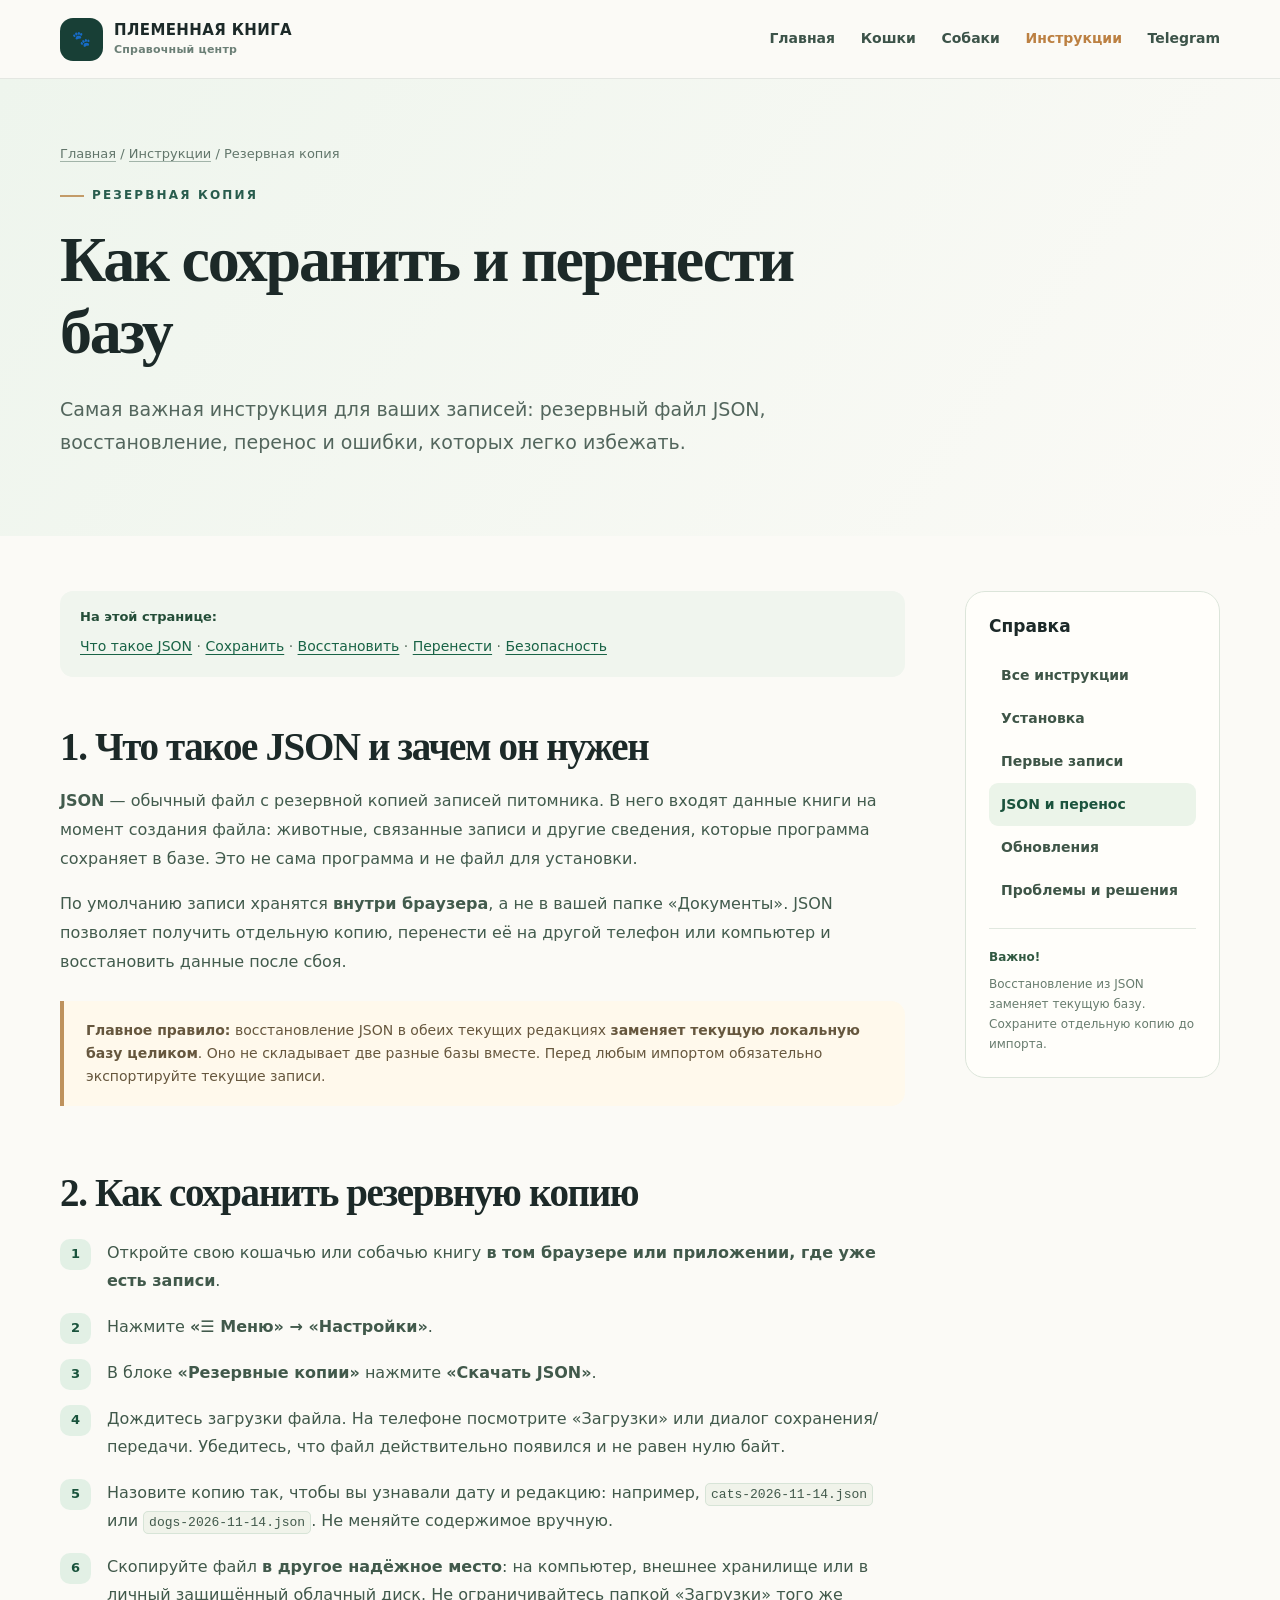
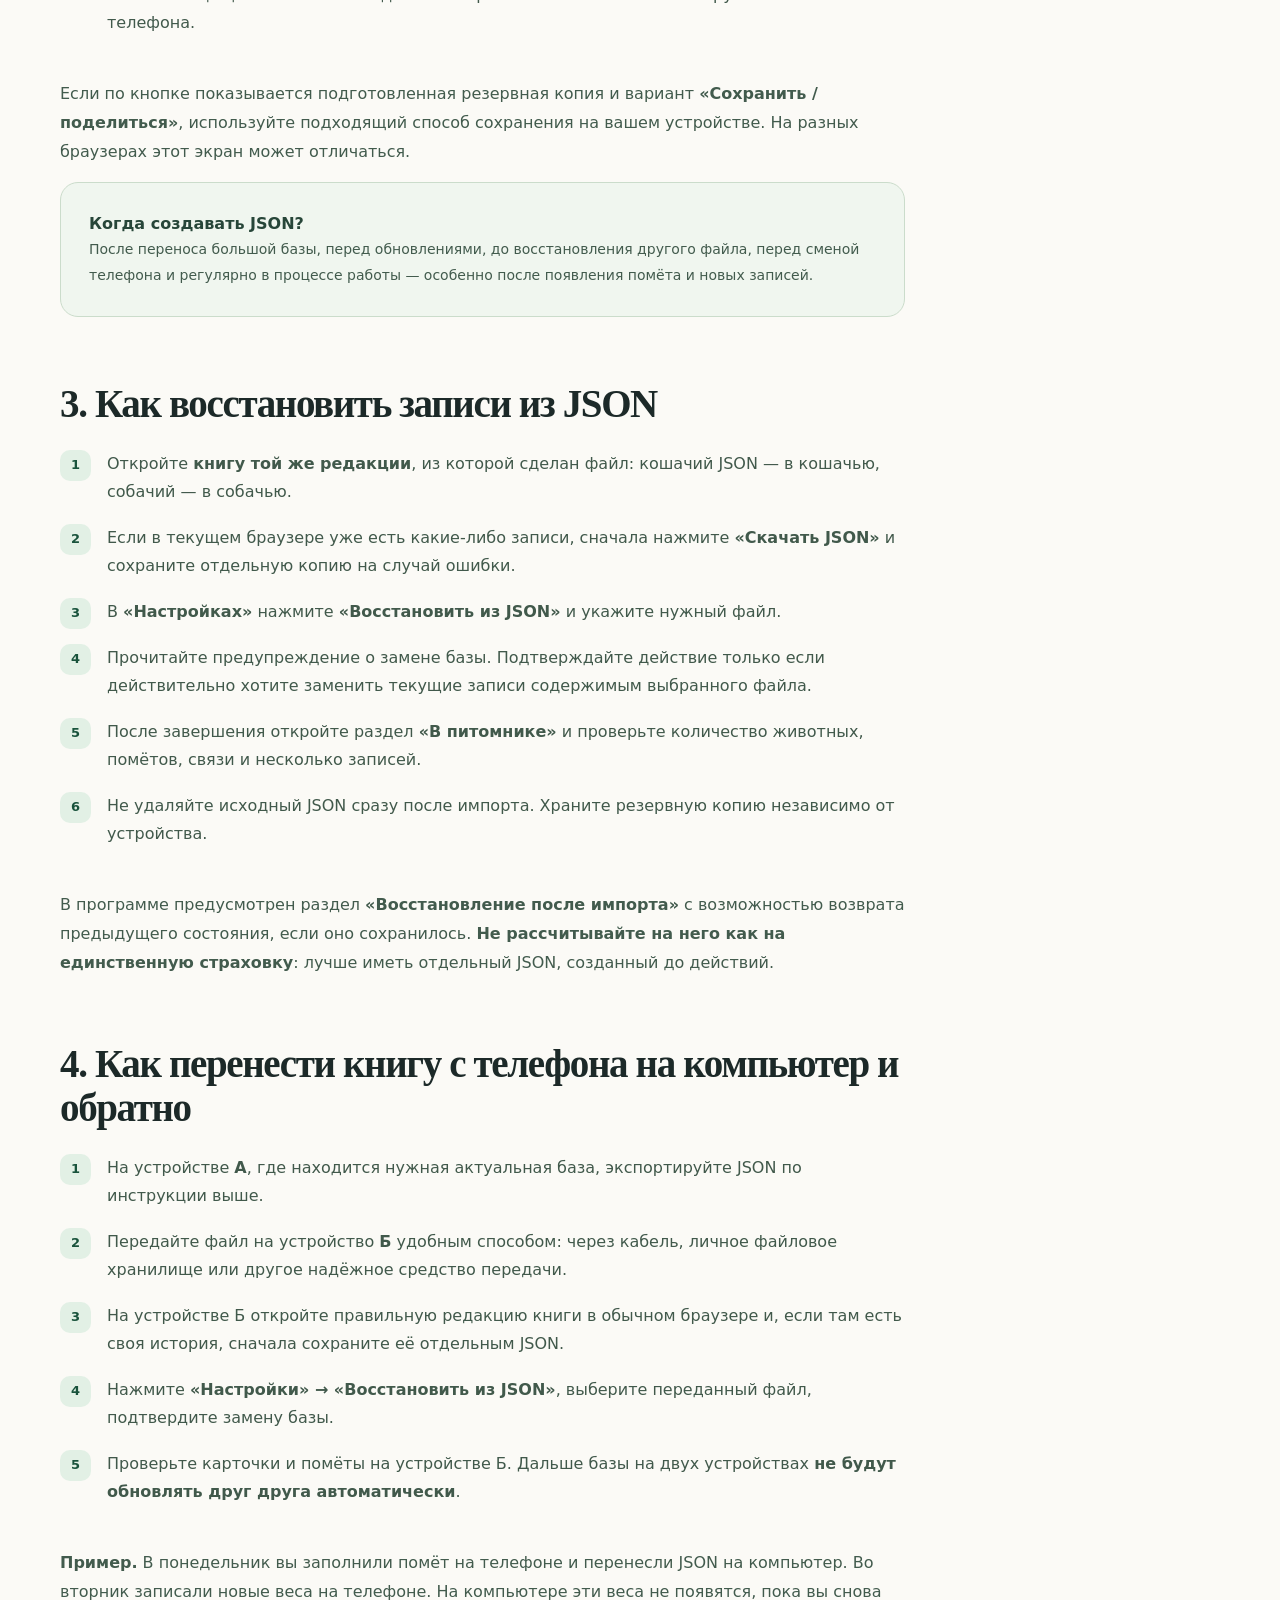
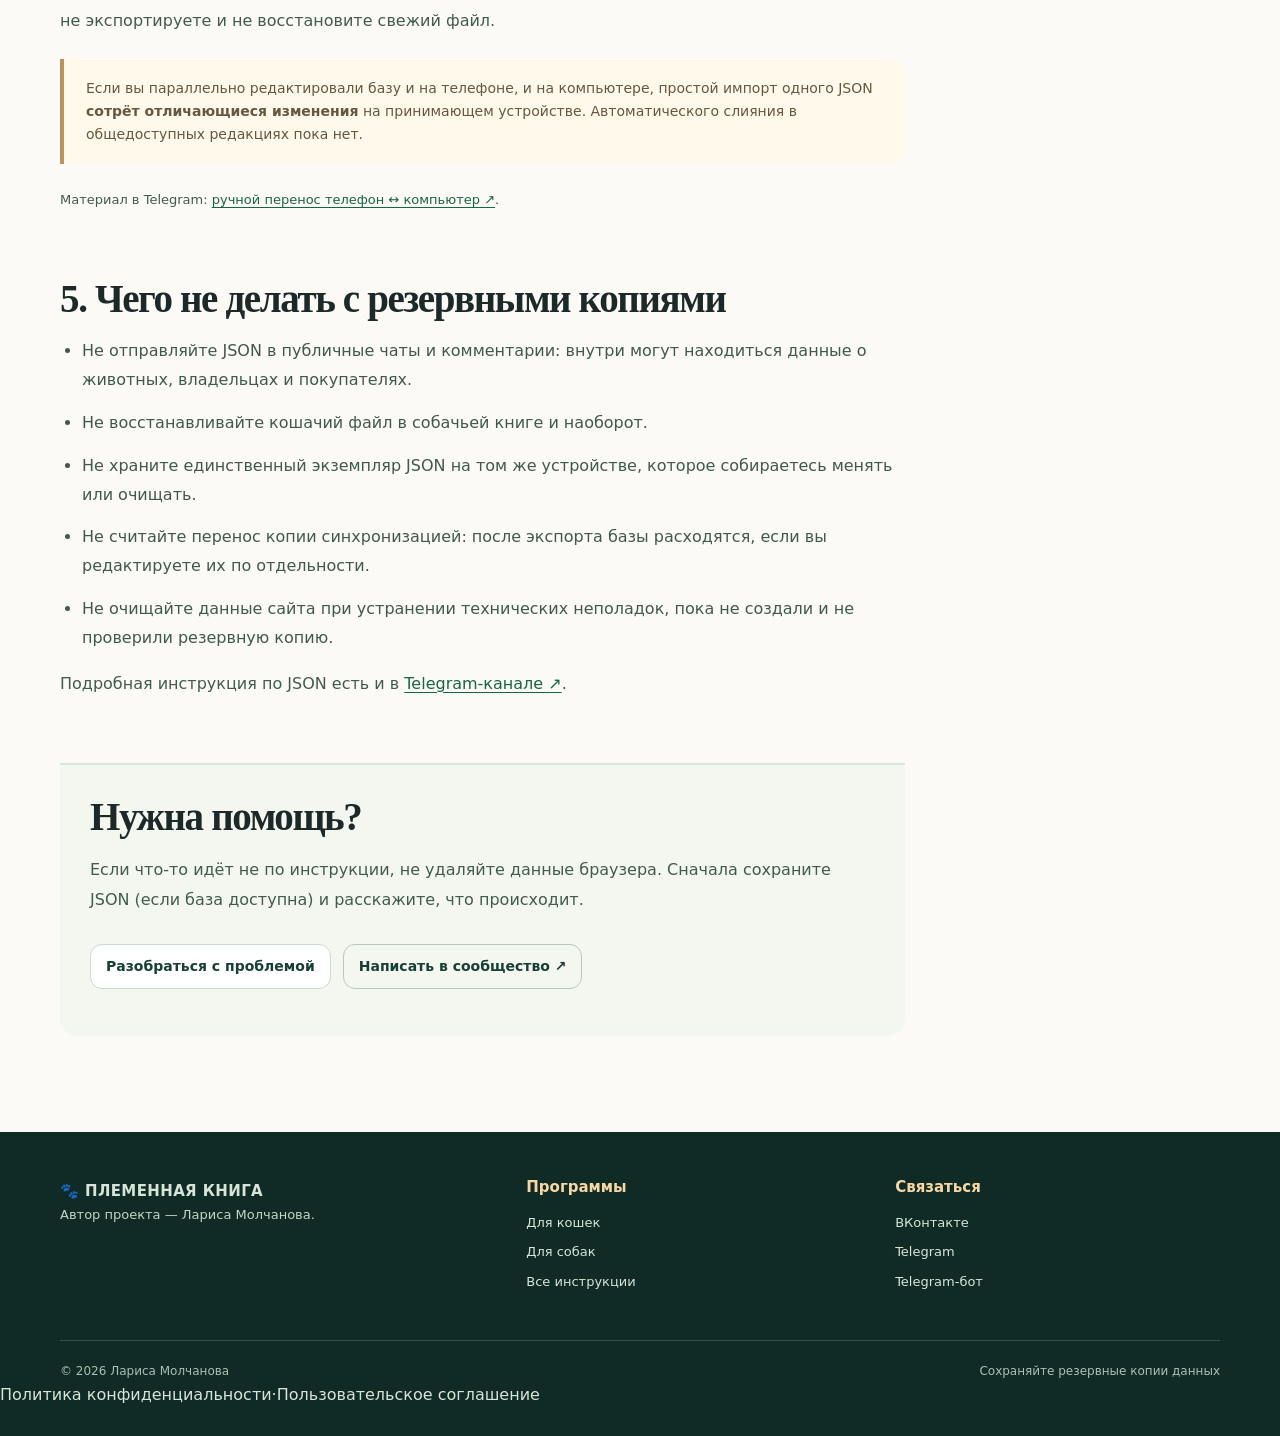
==== backup.html @ a1f8cf35 "Add privacy policy and terms links across site" ====
<!doctype html><html lang="ru"><head><meta charset="utf-8"><meta name="viewport" content="width=device-width, initial-scale=1"><title>Резервная копия JSON: сохранить, восстановить, перенести — Племенная книга</title><meta name="description" content="Инструкция по резервным копиям Племенной книги: как скачать JSON, восстановить записи и перенести питомник с телефона на компьютер без потери данных."><meta name="theme-color" content="#183f36"><meta property="og:type" content="article"><meta property="og:locale" content="ru_RU"><meta property="og:title" content="Резервная копия JSON: сохранить, восстановить, перенести — Племенная книга"><link rel="canonical" href="https://domin0nml-crypto.github.io/plemennaya-kniga-site/backup.html"><link rel="icon" href="favicon.svg" type="image/svg+xml"><link rel="stylesheet" href="styles.css"></head><body><a class="skip-link" href="#main">К содержимому</a><header class="site-header"><div class="container header-inner"><a class="brand" href="./"><span class="brand-symbol" aria-hidden="true">🐾</span><span>ПЛЕМЕННАЯ КНИГА<small>Справочный центр</small></span></a><nav class="nav-links" aria-label="Главное меню"><a href="./">Главная</a><a href="cats.html">Кошки</a><a href="dogs.html">Собаки</a><a href="guide.html" aria-current="page">Инструкции</a><a href="https://t.me/breed_book" rel="noopener noreferrer">Telegram</a></nav></div></header><main id="main"><section class="guide-banner"><div class="container"><nav class="breadcrumbs" aria-label="Навигационная цепочка"><a href="./">Главная</a> / <a href="guide.html">Инструкции</a> / Резервная копия</nav><p class="eyebrow">Резервная копия</p><h1>Как сохранить и перенести базу</h1><p class="lead">Самая важная инструкция для ваших записей: резервный файл JSON, восстановление, перенос и ошибки, которых легко избежать.</p></div></section><div class="container guide-layout"><article class="guide-content"><nav class="guide-toc" aria-label="На этой странице"><b>На этой странице:</b> <a href="#what">Что такое JSON</a> · <a href="#export">Сохранить</a> · <a href="#import">Восстановить</a> · <a href="#transfer">Перенести</a> · <a href="#rules">Безопасность</a></nav>
<section id="what"><h2>1. Что такое JSON и зачем он нужен</h2><p><b>JSON</b> — обычный файл с резервной копией записей питомника. В него входят данные книги на момент создания файла: животные, связанные записи и другие сведения, которые программа сохраняет в базе. Это не сама программа и не файл для установки.</p><p>По умолчанию записи хранятся <b>внутри браузера</b>, а не в вашей папке «Документы». JSON позволяет получить отдельную копию, перенести её на другой телефон или компьютер и восстановить данные после сбоя.</p><div class="notice"><b>Главное правило:</b> восстановление JSON в обеих текущих редакциях <b>заменяет текущую локальную базу целиком</b>. Оно не складывает две разные базы вместе. Перед любым импортом обязательно экспортируйте текущие записи.</div></section>
<section id="export"><h2>2. Как сохранить резервную копию</h2><ol class="guide-steps"><li>Откройте свою кошачью или собачью книгу <b>в том браузере или приложении, где уже есть записи</b>.</li><li>Нажмите <b>«☰ Меню» → «Настройки»</b>.</li><li>В блоке <b>«Резервные копии»</b> нажмите <b>«Скачать JSON»</b>.</li><li>Дождитесь загрузки файла. На телефоне посмотрите «Загрузки» или диалог сохранения/передачи. Убедитесь, что файл действительно появился и не равен нулю байт.</li><li>Назовите копию так, чтобы вы узнавали дату и редакцию: например, <code>cats-2026-11-14.json</code> или <code>dogs-2026-11-14.json</code>. Не меняйте содержимое вручную.</li><li>Скопируйте файл <b>в другое надёжное место</b>: на компьютер, внешнее хранилище или в личный защищённый облачный диск. Не ограничивайтесь папкой «Загрузки» того же телефона.</li></ol><p>Если по кнопке показывается подготовленная резервная копия и вариант <b>«Сохранить / поделиться»</b>, используйте подходящий способ сохранения на вашем устройстве. На разных браузерах этот экран может отличаться.</p><div class="guide-note"><b>Когда создавать JSON?</b><p>После переноса большой базы, перед обновлениями, до восстановления другого файла, перед сменой телефона и регулярно в процессе работы — особенно после появления помёта и новых записей.</p></div></section>
<section id="import"><h2>3. Как восстановить записи из JSON</h2><ol class="guide-steps"><li>Откройте <b>книгу той же редакции</b>, из которой сделан файл: кошачий JSON — в кошачью, собачий — в собачью.</li><li>Если в текущем браузере уже есть какие-либо записи, сначала нажмите <b>«Скачать JSON»</b> и сохраните отдельную копию на случай ошибки.</li><li>В <b>«Настройках»</b> нажмите <b>«Восстановить из JSON»</b> и укажите нужный файл.</li><li>Прочитайте предупреждение о замене базы. Подтверждайте действие только если действительно хотите заменить текущие записи содержимым выбранного файла.</li><li>После завершения откройте раздел <b>«В питомнике»</b> и проверьте количество животных, помётов, связи и несколько записей.</li><li>Не удаляйте исходный JSON сразу после импорта. Храните резервную копию независимо от устройства.</li></ol><p>В программе предусмотрен раздел <b>«Восстановление после импорта»</b> с возможностью возврата предыдущего состояния, если оно сохранилось. <b>Не рассчитывайте на него как на единственную страховку</b>: лучше иметь отдельный JSON, созданный до действий.</p></section>
<section id="transfer"><h2>4. Как перенести книгу с телефона на компьютер и обратно</h2><ol class="guide-steps"><li>На устройстве <b>А</b>, где находится нужная актуальная база, экспортируйте JSON по инструкции выше.</li><li>Передайте файл на устройство <b>Б</b> удобным способом: через кабель, личное файловое хранилище или другое надёжное средство передачи.</li><li>На устройстве Б откройте правильную редакцию книги в обычном браузере и, если там есть своя история, сначала сохраните её отдельным JSON.</li><li>Нажмите <b>«Настройки» → «Восстановить из JSON»</b>, выберите переданный файл, подтвердите замену базы.</li><li>Проверьте карточки и помёты на устройстве Б. Дальше базы на двух устройствах <b>не будут обновлять друг друга автоматически</b>.</li></ol><p><b>Пример.</b> В понедельник вы заполнили помёт на телефоне и перенесли JSON на компьютер. Во вторник записали новые веса на телефоне. На компьютере эти веса не появятся, пока вы снова не экспортируете и не восстановите свежий файл.</p><div class="notice">Если вы параллельно редактировали базу и на телефоне, и на компьютере, простой импорт одного JSON <b>сотрёт отличающиеся изменения</b> на принимающем устройстве. Автоматического слияния в общедоступных редакциях пока нет.</div><p class="note">Материал в Telegram: <a href="https://t.me/breed_book/8" rel="noopener noreferrer">ручной перенос телефон ↔ компьютер ↗</a>.</p></section>
<section id="rules"><h2>5. Чего не делать с резервными копиями</h2><ul class="guide-bullets"><li>Не отправляйте JSON в публичные чаты и комментарии: внутри могут находиться данные о животных, владельцах и покупателях.</li><li>Не восстанавливайте кошачий файл в собачьей книге и наоборот.</li><li>Не храните единственный экземпляр JSON на том же устройстве, которое собираетесь менять или очищать.</li><li>Не считайте перенос копии синхронизацией: после экспорта базы расходятся, если вы редактируете их по отдельности.</li><li>Не очищайте данные сайта при устранении технических неполадок, пока не создали и не проверили резервную копию.</li></ul><p>Подробная инструкция по JSON есть и в <a href="https://t.me/breed_book/7" rel="noopener noreferrer">Telegram-канале ↗</a>.</p></section><section class="guide-end"><h2>Нужна помощь?</h2><p>Если что-то идёт не по инструкции, не удаляйте данные браузера. Сначала сохраните JSON (если база доступна) и расскажите, что происходит.</p><div class="actions"><a class="button button-light button-inline" href="troubleshooting.html">Разобраться с проблемой</a><a class="button button-ghost button-inline" href="https://vk.ru/breed_cat" rel="noopener noreferrer">Написать в сообщество ↗</a></div></section></article><aside class="guide-sidebar" aria-label="Другие инструкции"><h2>Справка</h2><a href="guide.html">Все инструкции</a><a href="install.html" >Установка</a><a href="records.html" >Первые записи</a><a href="backup.html" aria-current="page">JSON и перенос</a><a href="update.html" >Обновления</a><a href="troubleshooting.html" >Проблемы и решения</a><div class="sidebar-warning"><b>Важно!</b><p>Восстановление из JSON заменяет текущую базу. Сохраните отдельную копию до импорта.</p></div></aside></div></main><footer class="site-footer"><div class="container"><div class="footer-grid"><div><a href="./" class="brand">🐾 ПЛЕМЕННАЯ КНИГА</a><p>Автор проекта — Лариса Молчанова.</p></div><div><h3>Программы</h3><ul><li><a href="cats.html">Для кошек</a></li><li><a href="dogs.html">Для собак</a></li><li><a href="guide.html">Все инструкции</a></li></ul></div><div><h3>Связаться</h3><ul><li><a href="https://vk.ru/breed_cat" rel="noopener noreferrer">ВКонтакте</a></li><li><a href="https://t.me/breed_book" rel="noopener noreferrer">Telegram</a></li><li><a href="https://t.me/breed_book_bot" rel="noopener noreferrer">Telegram-бот</a></li></ul></div></div><div class="footer-bottom"><span>© 2026 Лариса Молчанова</span><span>Сохраняйте резервные копии данных</span></div></div><nav class="legal-links" aria-label="Юридические документы"><a href="privacy.html">Политика конфиденциальности</a><span aria-hidden="true">·</span><a href="terms.html">Пользовательское соглашение</a></nav></footer></body></html>
---- styles.css ----
/* Племенная книга — публичный информационный сайт. Без внешних зависимостей. */
:root{--ink:#1c2928;--muted:#53645e;--green:#183f36;--deep:#102e29;--green-2:#285c4d;--cream:#fbfaf6;--paper:#fffefa;--sand:#f5f0e5;--line:#e1e8df;--mint:#eaf5ed;--gold:#ebc99b;--shadow:0 20px 50px rgba(16,43,37,.10);--radius:22px}
*,*::before,*::after{box-sizing:border-box}
html{scroll-behavior:smooth;scroll-padding-top:88px}
body{margin:0;background:var(--cream);color:var(--ink);font:16px/1.65 system-ui,-apple-system,"Segoe UI",Arial,sans-serif;-webkit-font-smoothing:antialiased}
img,svg{max-width:100%}a{color:inherit}button{font:inherit}
a:focus-visible,summary:focus-visible{outline:3px solid #cc9b48;outline-offset:4px;border-radius:4px}
.skip-link{position:absolute;z-index:30;top:-80px;left:20px;background:#fff;padding:8px 16px}.skip-link:focus{top:12px}
.container{width:min(1160px,calc(100% - 42px));margin-inline:auto}
.site-header{position:sticky;top:0;z-index:20;background:rgba(251,250,246,.94);backdrop-filter:blur(16px);border-bottom:1px solid rgba(35,68,54,.10)}
.header-inner{display:flex;align-items:center;justify-content:space-between;gap:24px;min-height:78px}
.brand{display:inline-flex;align-items:center;gap:11px;text-decoration:none;font-weight:800;line-height:1.1;letter-spacing:.025em;font-size:15px}
.brand-symbol{display:grid;place-items:center;flex:0 0 43px;width:43px;height:43px;border-radius:13px;background:var(--green);color:var(--gold)}
.brand-symbol svg{width:27px;height:27px}.brand small{display:block;margin-top:5px;font-size:11px;color:#6b7f76;font-weight:600;letter-spacing:.02em}
.nav-links{display:flex;align-items:center;flex-wrap:wrap;gap:clamp(10px,2vw,29px);font-size:14px;font-weight:650}
.nav-links a{text-decoration:none;color:#3c5349;transition:color .2s}.nav-links a:hover,.nav-links a[aria-current=page]{color:#bc8042}
.nav-cta{white-space:nowrap;border:1px solid #b6cbbd;border-radius:999px;padding:9px 16px!important}
.eyebrow{display:flex;align-items:center;gap:8px;margin:0 0 18px;color:var(--green-2);font-size:12px;text-transform:uppercase;font-weight:800;letter-spacing:.18em}
.eyebrow::before{content:"";width:24px;height:2px;background:#c39b68}
h1,h2,h3,p{margin-top:0}h1,h2,.display{font-family:Georgia,"Times New Roman",serif;font-weight:600;letter-spacing:-.035em;line-height:1.12}
h1{font-size:clamp(42px,5.8vw,77px);margin-bottom:25px}h2{font-size:clamp(31px,3.65vw,47px);margin-bottom:18px}h3{font-size:22px;line-height:1.22;margin-bottom:12px}
.lead{font-size:clamp(17px,1.7vw,19px);line-height:1.75;color:#53665d;max-width:680px}
.hero{padding:clamp(55px,8vw,112px) 0 82px;position:relative;overflow:hidden}
.hero::before{content:"";position:absolute;right:-17%;top:-32%;width:60vw;height:60vw;max-width:900px;max-height:900px;border-radius:50%;background:radial-gradient(circle,#e1eee4 0,rgba(225,238,228,0) 66%);pointer-events:none}
.hero-grid{position:relative;display:grid;grid-template-columns:1.04fr .96fr;align-items:center;gap:48px}
.hero-copy{position:relative;z-index:2}.hero-copy h1 em{font-weight:400;font-style:italic;color:var(--green-2)}
.hero-actions,.actions{display:flex;gap:12px;flex-wrap:wrap;margin:30px 0 17px}
.button{display:inline-flex;align-items:center;justify-content:center;gap:11px;min-height:51px;border:1px solid transparent;border-radius:12px;padding:12px 20px;background:var(--green);color:#fff;text-decoration:none;font-size:14px;font-weight:750;box-shadow:0 8px 20px rgba(22,65,53,.13);transition:transform .18s,background .18s}
.button:hover{background:var(--green-2);transform:translateY(-2px)}
.button-light{background:#fff;border-color:#cbd9ce;color:var(--green);box-shadow:none}.button-light:hover{color:#fff}
.button-ghost{border-color:#b7c8bc;background:transparent;color:var(--green);box-shadow:none}.button-ghost:hover{color:#fff}
.button-inline{padding:10px 15px;min-height:42px}
.note{font-size:13px;color:#667b6f}.note strong{color:#2a4d3d}
.hero-visual{position:relative;padding:23px;min-height:505px;display:flex;align-items:center;justify-content:center}
.art-glow{position:absolute;inset:35px 0;background:#d3e5da;border-radius:48% 52% 53% 47%/47% 52% 48% 53%;transform:rotate(-12deg);box-shadow:inset 0 0 0 1px #ccded2}
.mockbook{width:min(100%,488px);position:relative;background:#fffdfa;border-radius:22px;border:1px solid #dce5d9;box-shadow:0 24px 75px rgba(20,57,44,.18);transform:rotate(-3deg);overflow:hidden}
.mock-top{background:var(--green);color:#f4e5cd;padding:15px 19px;display:flex;justify-content:space-between;align-items:center;font-weight:700;font-size:13px;letter-spacing:.02em}
.mock-dots{display:flex;gap:5px}.mock-dots i{width:7px;height:7px;border-radius:50%;background:#a6bdab}
.mock-main{padding:22px}.mock-head{font-size:17px;color:var(--green);font-weight:800;margin:0 0 16px}
.mock-stats{display:grid;grid-template-columns:repeat(3,1fr);gap:9px;margin-bottom:18px}
.mock-stat{border-radius:11px;padding:13px 12px;background:#eff5ee;font-size:11px;color:#627569}.mock-stat b{display:block;font-size:20px;color:var(--green);line-height:1.3}
.mock-row{display:grid;grid-template-columns:36px 1fr auto;align-items:center;gap:10px;border-top:1px solid #e6ede4;padding:13px 2px;font-size:13px;color:#314a3e}
.mock-icon{display:grid;place-items:center;background:#e8f0e8;border-radius:10px;width:36px;height:36px;font-size:20px}.mock-row small{display:block;color:#768679;font-size:11px}
.mock-tag{font-size:11px;color:#376d56;background:#e7f4e9;padding:4px 7px;border-radius:999px}
.float-note{position:absolute;bottom:21px;right:1px;transform:rotate(4deg);width:218px;padding:14px 17px;background:#fffefa;border:1px solid #e6e5d8;border-radius:14px;box-shadow:var(--shadow);font-size:13px;font-weight:750;color:var(--green)}
.float-note span{display:block;font-weight:500;color:#698073;font-size:11px;margin-top:2px}
.disclaimer{color:#789083;font-size:11px;text-align:center;margin-top:15px}
.pill-row{display:flex;gap:9px;flex-wrap:wrap;margin-top:25px}
.pill{display:inline-flex;align-items:center;gap:7px;border:1px solid #d3dfd2;background:#fffdf7;border-radius:99px;padding:8px 11px;color:#36584a;font-size:12px;font-weight:650}
.section{padding:92px 0}.section-alt{background:#f0f5ee}.section-white{background:#fffefa}.section-center{text-align:center}.section-center .eyebrow{justify-content:center}.section-center .eyebrow::before{display:none}
.section-intro{max-width:750px;margin:0 auto 36px;color:var(--muted);font-size:17px}
.feature-grid{display:grid;grid-template-columns:repeat(3,1fr);gap:18px}
.feature-card{padding:27px 25px;border:1px solid #e2e9df;background:#fffefa;border-radius:18px;box-shadow:0 4px 17px rgba(18,50,36,.025)}
.feature-card h3{font:750 18px/1.35 system-ui,sans-serif;margin:16px 0 8px;letter-spacing:0}
.feature-card p{color:var(--muted);font-size:14px;line-height:1.7;margin:0}
.icon-box{display:grid;place-items:center;background:#e5f1e8;color:#225643;border-radius:12px;width:45px;height:45px;font-size:25px}
.book-grid{display:grid;grid-template-columns:1fr 1fr;gap:22px;margin-top:37px}
.book-card{overflow:hidden;background:var(--paper);border:1px solid #dce7dc;border-radius:22px;transition:transform .18s,box-shadow .18s}
.book-card:hover{transform:translateY(-4px);box-shadow:var(--shadow)}
.book-art{min-height:225px;position:relative;display:grid;place-items:center;overflow:hidden;background:linear-gradient(145deg,#d4e9dd,#a3c5b2)}
.book-art.dog-art{background:linear-gradient(145deg,#ecdfca,#d7b78f)}
.book-art::before{content:"";position:absolute;width:310px;height:310px;border-radius:50%;border:1px solid rgba(255,255,255,.36);box-shadow:0 0 0 50px rgba(255,255,255,.10),0 0 0 100px rgba(255,255,255,.08)}
.book-art .animal{position:relative;font-size:108px;line-height:1;filter:drop-shadow(0 12px 12px rgba(30,60,46,.12))}
.book-body{padding:30px}.book-body .label{font-size:11px;letter-spacing:.13em;text-transform:uppercase;color:#6d856f;font-weight:800}
.book-body p{color:var(--muted);font-size:15px;min-height:69px}
.book-body .button{margin-top:11px}
.split{display:grid;grid-template-columns:.94fr 1.06fr;gap:65px;align-items:center}
.story-card{border-radius:22px;background:#1b4538;padding:38px;color:#f7f4eb;box-shadow:var(--shadow)}
.story-card .quote{font:italic 29px/1.4 Georgia,serif;color:#fff0da}
.story-card p{font-size:14px;color:#cbddd1}.story-card .signature{color:#e7c599;font-weight:750;margin:20px 0 0}
.check-list{list-style:none;padding:0;margin:22px 0}.check-list li{padding:10px 0 10px 34px;position:relative}.check-list li::before{content:"✓";position:absolute;left:0;top:10px;color:#2e7757;font-weight:900}
.faq-list{max-width:830px;margin:35px auto 0}.faq-list details{padding:19px 0;border-bottom:1px solid #d7e2d8}.faq-list summary{cursor:pointer;font-weight:750;list-style:none;position:relative;padding-right:34px}.faq-list summary::-webkit-details-marker{display:none}.faq-list summary::after{content:"+";position:absolute;right:5px;top:-6px;font-size:27px;color:#5a8c6d;font-weight:400}.faq-list details[open] summary::after{content:"−"}.faq-list details p{color:#5c7065;margin:14px 24px 0 0}
.cta-panel{padding:50px;border-radius:23px;background:var(--deep);color:#fff;display:grid;grid-template-columns:1fr auto;gap:36px;align-items:center}
.cta-panel h2{margin:0 0 10px;font-size:clamp(28px,3.2vw,41px)}.cta-panel p{color:#d0e2d8;margin:0}.cta-panel .button{background:#e9c99a;color:#243a32}.cta-panel .button:hover{background:#f6dfb8}
.site-footer{background:#102a25;color:#d7e5d9;padding:46px 0 28px}.footer-grid{display:grid;grid-template-columns:1.3fr 1fr 1fr;gap:44px}.site-footer a{color:#d7e5d9;text-decoration:none}.site-footer a:hover{text-decoration:underline}.site-footer h3{font:750 15px system-ui,sans-serif;color:#f7d7a4}.site-footer p,.site-footer li{font-size:13px;color:#c1d6ca}.site-footer ul{padding:0;list-style:none}.site-footer li{margin-bottom:8px}
.footer-bottom{border-top:1px solid #355047;margin-top:32px;padding-top:21px;display:flex;justify-content:space-between;flex-wrap:wrap;gap:8px;font-size:12px;color:#a9c1b3}
.inner-hero{padding:80px 0 65px;background:linear-gradient(105deg,#f3f7ef,#f9f6ee)}
.inner-grid{display:grid;grid-template-columns:1.25fr .75fr;gap:50px;align-items:center}.inner-hero h1{font-size:clamp(43px,5vw,64px)}
.inner-hero .animal-frame{width:245px;height:245px;margin:auto;border-radius:36px;background:#cde5d4;display:grid;place-items:center;box-shadow:0 18px 55px rgba(18,60,42,.12);font-size:127px;transform:rotate(7deg)}
.inner-hero .animal-frame.dog{background:#efdfc4;transform:rotate(-7deg)}
.breadcrumbs{font-size:13px;color:#62766b;margin-bottom:22px}.breadcrumbs a{text-decoration:none;border-bottom:1px solid #a2b4a9}
.detail-grid{display:grid;grid-template-columns:1fr 1fr;gap:20px;margin-top:38px}
.detail-card{border:1px solid var(--line);border-radius:17px;background:#fffefa;padding:25px}.detail-card h3{font:750 18px system-ui,sans-serif;letter-spacing:0}
.detail-card p{color:var(--muted);font-size:14px;margin:0}
.notice{border-left:4px solid #be925d;background:#fff9ec;border-radius:0 14px 14px 0;padding:18px 22px;font-size:14px;color:#66573e}
.help-links{display:flex;gap:12px;flex-wrap:wrap}
@media(max-width:900px){.hero-grid,.split,.inner-grid{grid-template-columns:1fr;gap:35px}.hero{padding-top:64px}.hero-copy h1{max-width:740px}.hero-visual{max-width:600px;margin-inline:auto}.feature-grid{grid-template-columns:repeat(2,1fr)}.header-inner{min-height:70px;flex-wrap:wrap;padding-block:12px}.nav-links{gap:16px}.footer-grid{gap:22px}.cta-panel{grid-template-columns:1fr}}
@media(max-width:600px){.container{width:min(100% - 32px,1160px)}.site-header{position:relative}.header-inner{gap:10px}.nav-links{width:100%;display:flex;overflow-x:auto;flex-wrap:nowrap;gap:18px;padding-bottom:4px;white-space:nowrap;font-size:13px}.nav-cta{display:none}.hero{padding:49px 0 48px}h1{font-size:clamp(39px,11vw,52px)}.lead{font-size:16px}.hero-visual{min-height:380px;padding:8px}.mock-main{padding:16px}.mock-stat{padding:9px 7px}.mock-stat b{font-size:17px}.mock-top{padding:11px 14px}.float-note{right:-5px;bottom:0;width:172px;padding:10px;font-size:11px}.pill{font-size:11px;padding:7px 9px}.section{padding:63px 0}.feature-grid,.book-grid,.detail-grid{grid-template-columns:1fr}.book-art{min-height:180px}.book-body p{min-height:0}.story-card{padding:26px}.story-card .quote{font-size:24px}.cta-panel{padding:32px 25px}.footer-grid{grid-template-columns:1fr 1fr}.footer-grid>div:first-child{grid-column:1/-1}.inner-hero{padding:45px 0}.inner-hero .animal-frame{height:175px;width:175px;font-size:85px}.actions,.hero-actions{gap:10px}.button{width:100%}.help-links .button{width:auto}}
@media(prefers-reduced-motion:reduce){html{scroll-behavior:auto}*,*::before,*::after{transition:none!important;animation:none!important}}

/* Справочный центр */
.guide-banner{background:linear-gradient(125deg,#eef5ed,#fbfaf6);padding:64px 0 58px}
.guide-banner h1{max-width:830px;font-size:clamp(42px,5vw,64px)}
.guide-banner .lead{max-width:800px}
.guide-card-grid{display:grid;grid-template-columns:repeat(3,1fr);gap:18px;margin-top:27px}
.guide-card{display:flex;flex-direction:column;align-items:flex-start;min-height:247px;padding:26px;background:var(--paper);border:1px solid var(--line);border-radius:20px;box-shadow:0 8px 18px rgba(11,49,33,.035);text-decoration:none;transition:transform .2s,box-shadow .2s}
.guide-card:hover{transform:translateY(-3px);box-shadow:var(--shadow)}
.guide-card:focus-visible{outline-offset:5px}
.guide-card .guide-num{font:750 11px system-ui,sans-serif;letter-spacing:.17em;color:#839386}
.guide-card .guide-icon{font-size:31px;line-height:1.3;margin:15px 0 13px}
.guide-card strong{font:750 19px/1.35 system-ui,sans-serif;letter-spacing:-.01em}
.guide-card span:not(.guide-num):not(.guide-icon){font-size:14px;color:var(--muted);margin-top:10px}
.guide-card b{font-size:13px;color:var(--green-2);margin-top:auto;padding-top:17px}
.guide-action-grid{display:flex;flex-wrap:wrap;gap:14px}
.guide-steps{list-style:none;counter-reset:guide-step;padding:0;margin:24px 0}
.guide-steps li{counter-increment:guide-step;position:relative;padding:0 0 18px 47px;line-height:1.75}
.guide-steps li::before{content:counter(guide-step);position:absolute;top:0;left:0;display:grid;place-items:center;width:31px;height:31px;border-radius:10px;background:#e2f0e5;color:#19533c;font-size:13px;font-weight:850}
.guide-note{padding:28px;border:1px solid #cbdccb;border-radius:18px;background:#f0f6ef;color:#274639}
.guide-note h3{font:750 20px/1.3 system-ui,sans-serif;letter-spacing:0}
.guide-note p{font-size:14px;line-height:1.75;color:#475e50}
.guide-note p:last-child{margin-bottom:0}
.guide-note a{font-weight:750;color:#1d6543}
.guide-layout{display:grid;grid-template-columns:minmax(0,1fr) 255px;gap:60px;align-items:start;padding-block:55px 96px}
.guide-content{min-width:0}.guide-content section:not(.guide-end){margin:0 0 65px;scroll-margin-top:100px}
.guide-content section>h2{font-size:clamp(28px,3.2vw,39px);margin-bottom:17px}
.guide-content p{color:#425b4d;line-height:1.82}
.guide-content ol,.guide-content ul{color:#41594b}
.guide-content a:not(.button){color:#196346;text-decoration-thickness:1px;text-underline-offset:3px}
.guide-content .notice{margin:24px 0}
.guide-toc{padding:17px 20px;background:#f0f5ee;border-radius:13px;margin:0 0 48px;font-size:14px;color:#556c5c;line-height:2}
.guide-toc b{display:block;font-size:13px;color:#244d38;line-height:1.4;margin-bottom:6px}
.guide-toc a{white-space:nowrap}
.guide-bullets{padding-left:22px}.guide-bullets li{margin-bottom:14px;line-height:1.8}
.guide-table-wrap{overflow-x:auto;margin:23px 0}
.guide-table{width:100%;border-collapse:collapse;font-size:14px}
.guide-table th,.guide-table td{text-align:left;padding:14px 17px;border:1px solid #dce7da;vertical-align:top}
.guide-table th{background:#eaf3e8;color:#244636}
.guide-table td{background:#fffefa}
.guide-content code{font-size:13px;background:#f0f3ea;border:1px solid #d7e4d7;border-radius:5px;padding:3px 5px;white-space:normal;overflow-wrap:anywhere}
.guide-end{margin-top:30px;padding:30px;border-top:2px solid #dce7dc;background:#f4f7f0;border-radius:0 0 18px 18px}
.guide-end h2{font-size:28px}
.guide-sidebar{position:sticky;top:105px;border:1px solid #dce5da;background:#fffefa;border-radius:20px;padding:23px}
.guide-sidebar h2{font:750 17px/1.4 system-ui,sans-serif;margin-bottom:15px;letter-spacing:0}
.guide-sidebar>a{display:block;border-radius:9px;text-decoration:none;padding:10px 12px;color:#3e5547;font-size:14px;font-weight:650}
.guide-sidebar>a:hover,.guide-sidebar>a[aria-current=page]{background:#ebf4e9;color:#1b533d}
.sidebar-warning{border-top:1px solid var(--line);padding-top:19px;margin-top:16px;color:#315941;font-size:12px}
.sidebar-warning p{color:#687c6e;font-size:12px;line-height:1.65;margin:7px 0 0}
@media(max-width:950px){.guide-card-grid{grid-template-columns:repeat(2,1fr)}.guide-layout{grid-template-columns:minmax(0,1fr) 210px;gap:27px}}
@media(max-width:740px){.guide-layout{display:flex;flex-direction:column;gap:0;padding-top:32px}.guide-sidebar{position:static;order:-1;width:100%;margin-bottom:33px}.guide-sidebar>a{display:inline-block;padding:8px 10px}.guide-sidebar .sidebar-warning{display:none}.guide-banner{padding:48px 0}.guide-content section:not(.guide-end){margin-bottom:47px}}
@media(max-width:600px){.guide-card-grid{grid-template-columns:1fr}.guide-card{min-height:205px}.guide-toc{font-size:13px}.guide-note{padding:22px}.guide-action-grid .button{width:100%}.guide-steps li{padding-left:40px}.guide-content section>h2{font-size:29px}}
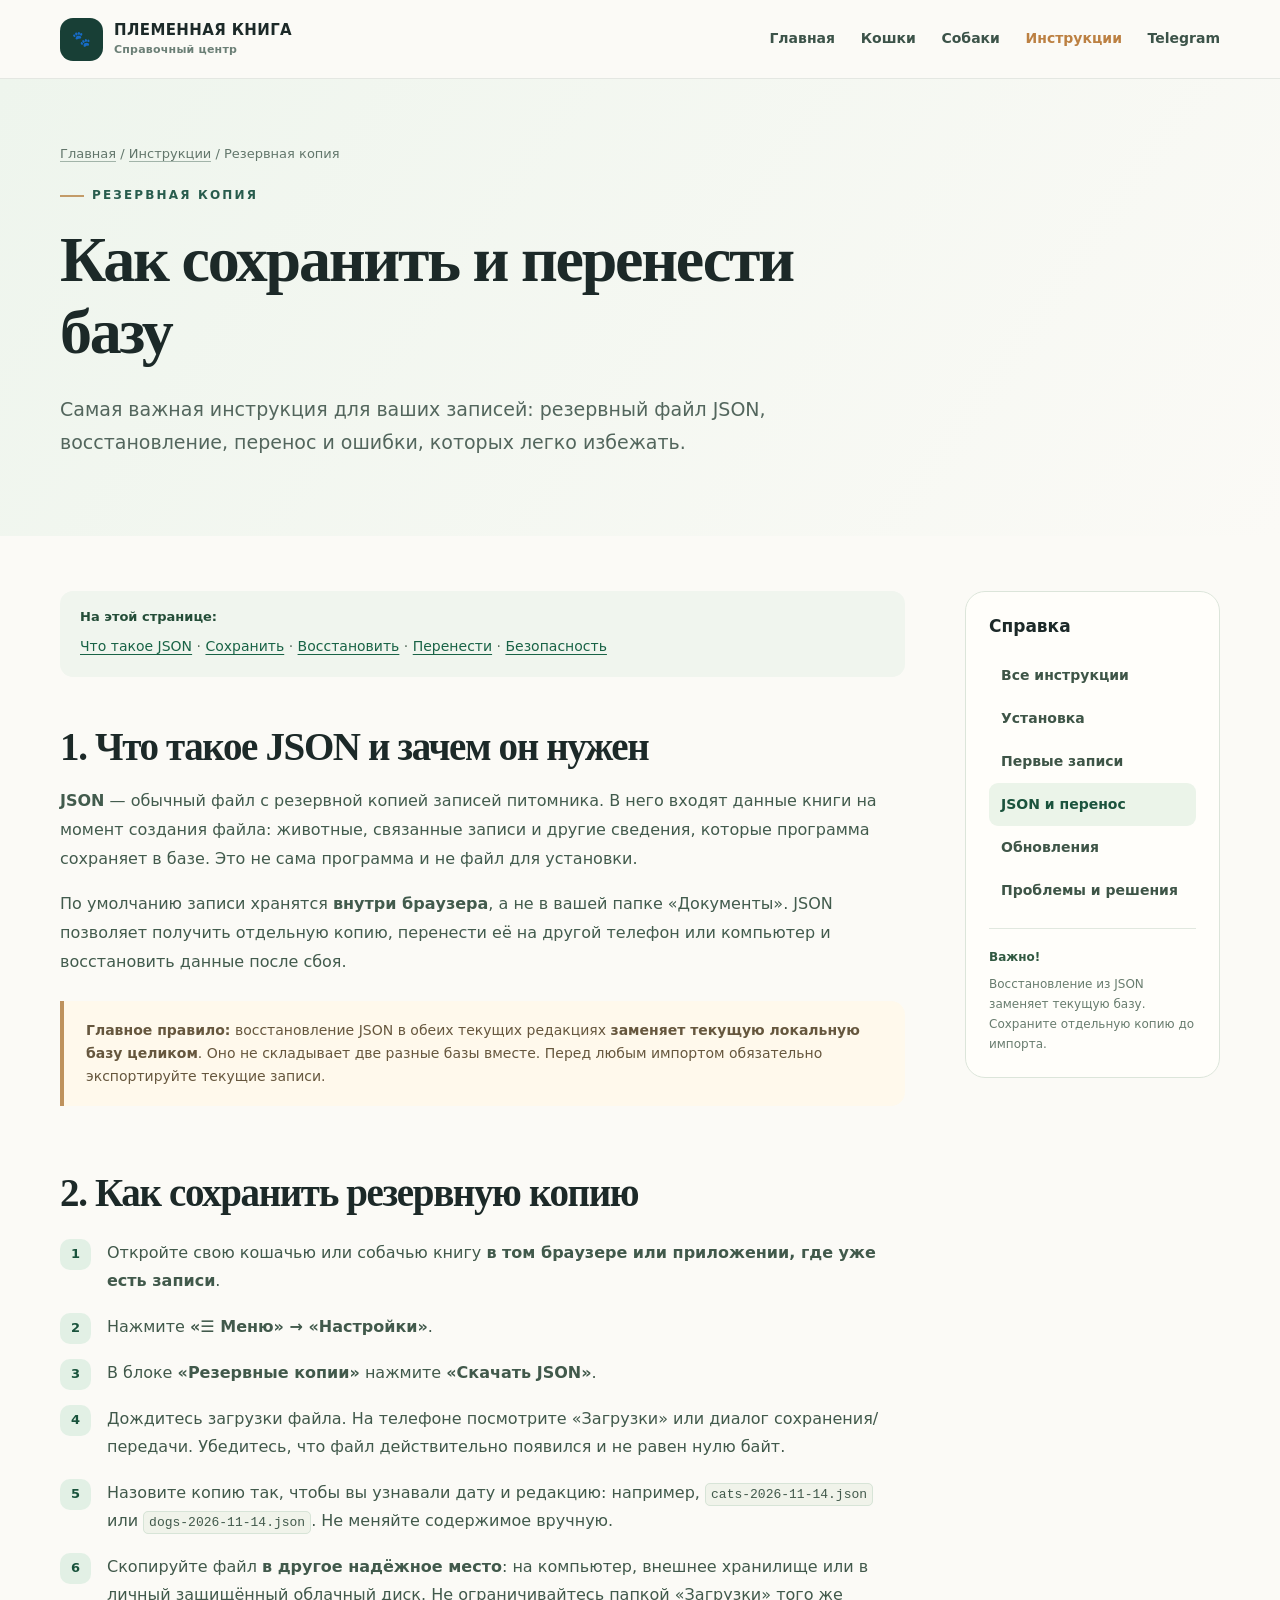
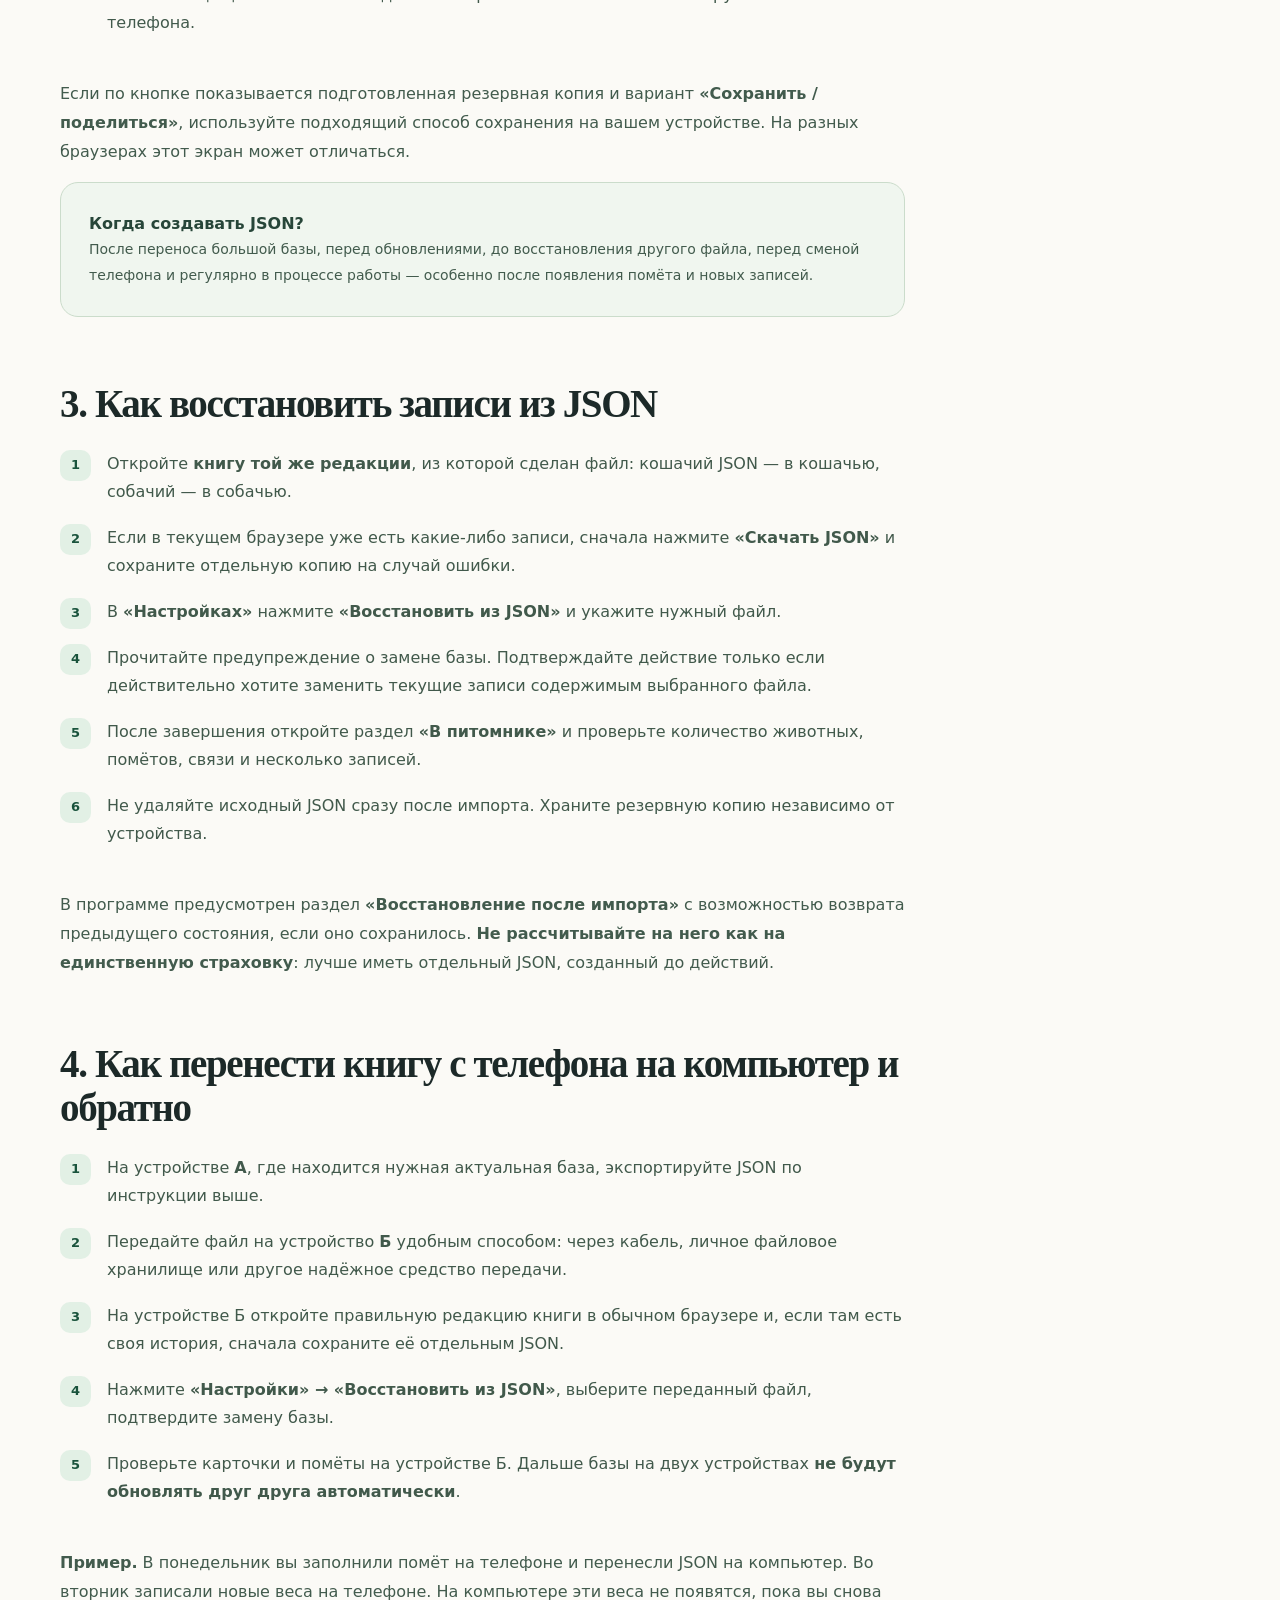
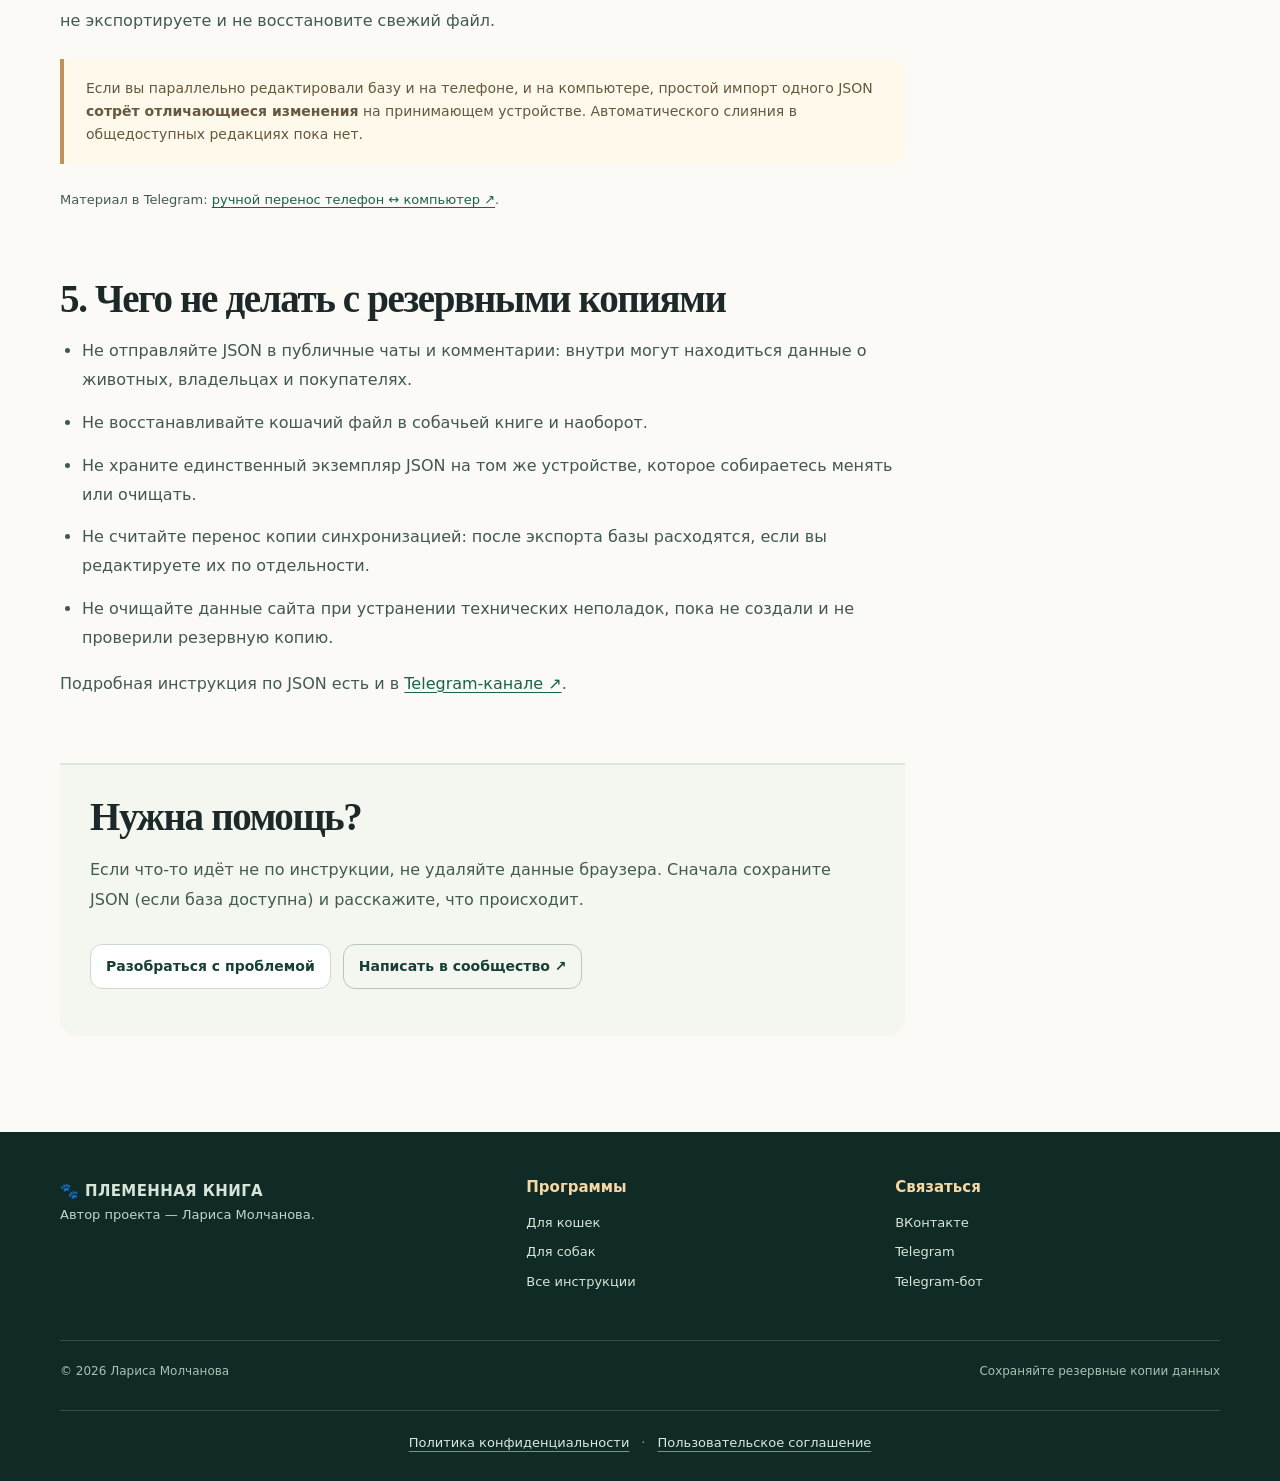
==== commit 4e909424: "Use breedbook.ru as the canonical site address" ====
--- a/backup.html
+++ b/backup.html
@@ -1,4 +1,4 @@
-<!doctype html><html lang="ru"><head><meta charset="utf-8"><meta name="viewport" content="width=device-width, initial-scale=1"><title>Резервная копия JSON: сохранить, восстановить, перенести — Племенная книга</title><meta name="description" content="Инструкция по резервным копиям Племенной книги: как скачать JSON, восстановить записи и перенести питомник с телефона на компьютер без потери данных."><meta name="theme-color" content="#183f36"><meta property="og:type" content="article"><meta property="og:locale" content="ru_RU"><meta property="og:title" content="Резервная копия JSON: сохранить, восстановить, перенести — Племенная книга"><link rel="canonical" href="https://domin0nml-crypto.github.io/plemennaya-kniga-site/backup.html"><link rel="icon" href="favicon.svg" type="image/svg+xml"><link rel="stylesheet" href="styles.css"></head><body><a class="skip-link" href="#main">К содержимому</a><header class="site-header"><div class="container header-inner"><a class="brand" href="./"><span class="brand-symbol" aria-hidden="true">🐾</span><span>ПЛЕМЕННАЯ КНИГА<small>Справочный центр</small></span></a><nav class="nav-links" aria-label="Главное меню"><a href="./">Главная</a><a href="cats.html">Кошки</a><a href="dogs.html">Собаки</a><a href="guide.html" aria-current="page">Инструкции</a><a href="https://t.me/breed_book" rel="noopener noreferrer">Telegram</a></nav></div></header><main id="main"><section class="guide-banner"><div class="container"><nav class="breadcrumbs" aria-label="Навигационная цепочка"><a href="./">Главная</a> / <a href="guide.html">Инструкции</a> / Резервная копия</nav><p class="eyebrow">Резервная копия</p><h1>Как сохранить и перенести базу</h1><p class="lead">Самая важная инструкция для ваших записей: резервный файл JSON, восстановление, перенос и ошибки, которых легко избежать.</p></div></section><div class="container guide-layout"><article class="guide-content"><nav class="guide-toc" aria-label="На этой странице"><b>На этой странице:</b> <a href="#what">Что такое JSON</a> · <a href="#export">Сохранить</a> · <a href="#import">Восстановить</a> · <a href="#transfer">Перенести</a> · <a href="#rules">Безопасность</a></nav>
+<!doctype html><html lang="ru"><head><meta charset="utf-8"><meta name="viewport" content="width=device-width, initial-scale=1"><title>Резервная копия JSON: сохранить, восстановить, перенести — Племенная книга</title><meta name="description" content="Инструкция по резервным копиям Племенной книги: как скачать JSON, восстановить записи и перенести питомник с телефона на компьютер без потери данных."><meta name="theme-color" content="#183f36"><meta property="og:type" content="article"><meta property="og:locale" content="ru_RU"><meta property="og:title" content="Резервная копия JSON: сохранить, восстановить, перенести — Племенная книга"><link rel="canonical" href="https://breedbook.ru/backup.html"><link rel="icon" href="favicon.svg" type="image/svg+xml"><link rel="stylesheet" href="styles.css"></head><body><a class="skip-link" href="#main">К содержимому</a><header class="site-header"><div class="container header-inner"><a class="brand" href="./"><span class="brand-symbol" aria-hidden="true">🐾</span><span>ПЛЕМЕННАЯ КНИГА<small>Справочный центр</small></span></a><nav class="nav-links" aria-label="Главное меню"><a href="./">Главная</a><a href="cats.html">Кошки</a><a href="dogs.html">Собаки</a><a href="guide.html" aria-current="page">Инструкции</a><a href="https://t.me/breed_book" rel="noopener noreferrer">Telegram</a></nav></div></header><main id="main"><section class="guide-banner"><div class="container"><nav class="breadcrumbs" aria-label="Навигационная цепочка"><a href="./">Главная</a> / <a href="guide.html">Инструкции</a> / Резервная копия</nav><p class="eyebrow">Резервная копия</p><h1>Как сохранить и перенести базу</h1><p class="lead">Самая важная инструкция для ваших записей: резервный файл JSON, восстановление, перенос и ошибки, которых легко избежать.</p></div></section><div class="container guide-layout"><article class="guide-content"><nav class="guide-toc" aria-label="На этой странице"><b>На этой странице:</b> <a href="#what">Что такое JSON</a> · <a href="#export">Сохранить</a> · <a href="#import">Восстановить</a> · <a href="#transfer">Перенести</a> · <a href="#rules">Безопасность</a></nav>
 <section id="what"><h2>1. Что такое JSON и зачем он нужен</h2><p><b>JSON</b> — обычный файл с резервной копией записей питомника. В него входят данные книги на момент создания файла: животные, связанные записи и другие сведения, которые программа сохраняет в базе. Это не сама программа и не файл для установки.</p><p>По умолчанию записи хранятся <b>внутри браузера</b>, а не в вашей папке «Документы». JSON позволяет получить отдельную копию, перенести её на другой телефон или компьютер и восстановить данные после сбоя.</p><div class="notice"><b>Главное правило:</b> восстановление JSON в обеих текущих редакциях <b>заменяет текущую локальную базу целиком</b>. Оно не складывает две разные базы вместе. Перед любым импортом обязательно экспортируйте текущие записи.</div></section>
 <section id="export"><h2>2. Как сохранить резервную копию</h2><ol class="guide-steps"><li>Откройте свою кошачью или собачью книгу <b>в том браузере или приложении, где уже есть записи</b>.</li><li>Нажмите <b>«☰ Меню» → «Настройки»</b>.</li><li>В блоке <b>«Резервные копии»</b> нажмите <b>«Скачать JSON»</b>.</li><li>Дождитесь загрузки файла. На телефоне посмотрите «Загрузки» или диалог сохранения/передачи. Убедитесь, что файл действительно появился и не равен нулю байт.</li><li>Назовите копию так, чтобы вы узнавали дату и редакцию: например, <code>cats-2026-11-14.json</code> или <code>dogs-2026-11-14.json</code>. Не меняйте содержимое вручную.</li><li>Скопируйте файл <b>в другое надёжное место</b>: на компьютер, внешнее хранилище или в личный защищённый облачный диск. Не ограничивайтесь папкой «Загрузки» того же телефона.</li></ol><p>Если по кнопке показывается подготовленная резервная копия и вариант <b>«Сохранить / поделиться»</b>, используйте подходящий способ сохранения на вашем устройстве. На разных браузерах этот экран может отличаться.</p><div class="guide-note"><b>Когда создавать JSON?</b><p>После переноса большой базы, перед обновлениями, до восстановления другого файла, перед сменой телефона и регулярно в процессе работы — особенно после появления помёта и новых записей.</p></div></section>
 <section id="import"><h2>3. Как восстановить записи из JSON</h2><ol class="guide-steps"><li>Откройте <b>книгу той же редакции</b>, из которой сделан файл: кошачий JSON — в кошачью, собачий — в собачью.</li><li>Если в текущем браузере уже есть какие-либо записи, сначала нажмите <b>«Скачать JSON»</b> и сохраните отдельную копию на случай ошибки.</li><li>В <b>«Настройках»</b> нажмите <b>«Восстановить из JSON»</b> и укажите нужный файл.</li><li>Прочитайте предупреждение о замене базы. Подтверждайте действие только если действительно хотите заменить текущие записи содержимым выбранного файла.</li><li>После завершения откройте раздел <b>«В питомнике»</b> и проверьте количество животных, помётов, связи и несколько записей.</li><li>Не удаляйте исходный JSON сразу после импорта. Храните резервную копию независимо от устройства.</li></ol><p>В программе предусмотрен раздел <b>«Восстановление после импорта»</b> с возможностью возврата предыдущего состояния, если оно сохранилось. <b>Не рассчитывайте на него как на единственную страховку</b>: лучше иметь отдельный JSON, созданный до действий.</p></section>
--- a/styles.css
+++ b/styles.css
@@ -138,3 +138,15 @@
 @media(max-width:950px){.guide-card-grid{grid-template-columns:repeat(2,1fr)}.guide-layout{grid-template-columns:minmax(0,1fr) 210px;gap:27px}}
 @media(max-width:740px){.guide-layout{display:flex;flex-direction:column;gap:0;padding-top:32px}.guide-sidebar{position:static;order:-1;width:100%;margin-bottom:33px}.guide-sidebar>a{display:inline-block;padding:8px 10px}.guide-sidebar .sidebar-warning{display:none}.guide-banner{padding:48px 0}.guide-content section:not(.guide-end){margin-bottom:47px}}
 @media(max-width:600px){.guide-card-grid{grid-template-columns:1fr}.guide-card{min-height:205px}.guide-toc{font-size:13px}.guide-note{padding:22px}.guide-action-grid .button{width:100%}.guide-steps li{padding-left:40px}.guide-content section>h2{font-size:29px}}
+
+/* Юридические документы */
+.legal-links{display:flex;gap:12px;justify-content:center;flex-wrap:wrap;align-items:center;max-width:1160px;margin:28px auto 0;padding:21px 10px 0;border-top:1px solid #355047;font-size:13px}
+.legal-links a{color:#d9e8df;text-decoration:underline;text-decoration-color:#789385;text-underline-offset:4px}
+.legal-links a:hover{color:#f0d2a7}
+.legal-links span{color:#8ca699}
+.legal-copy section h2{font-family:Georgia,"Times New Roman",serif}
+.legal-copy section p{overflow-wrap:anywhere}
+.legal-copy section a{overflow-wrap:anywhere}
+.legal-copy .guide-table{min-width:580px}
+.legal-copy section .guide-table td:first-child{width:31%;font-weight:700}
+@media(max-width:600px){.legal-links{align-items:flex-start;gap:8px 12px;font-size:12px}}
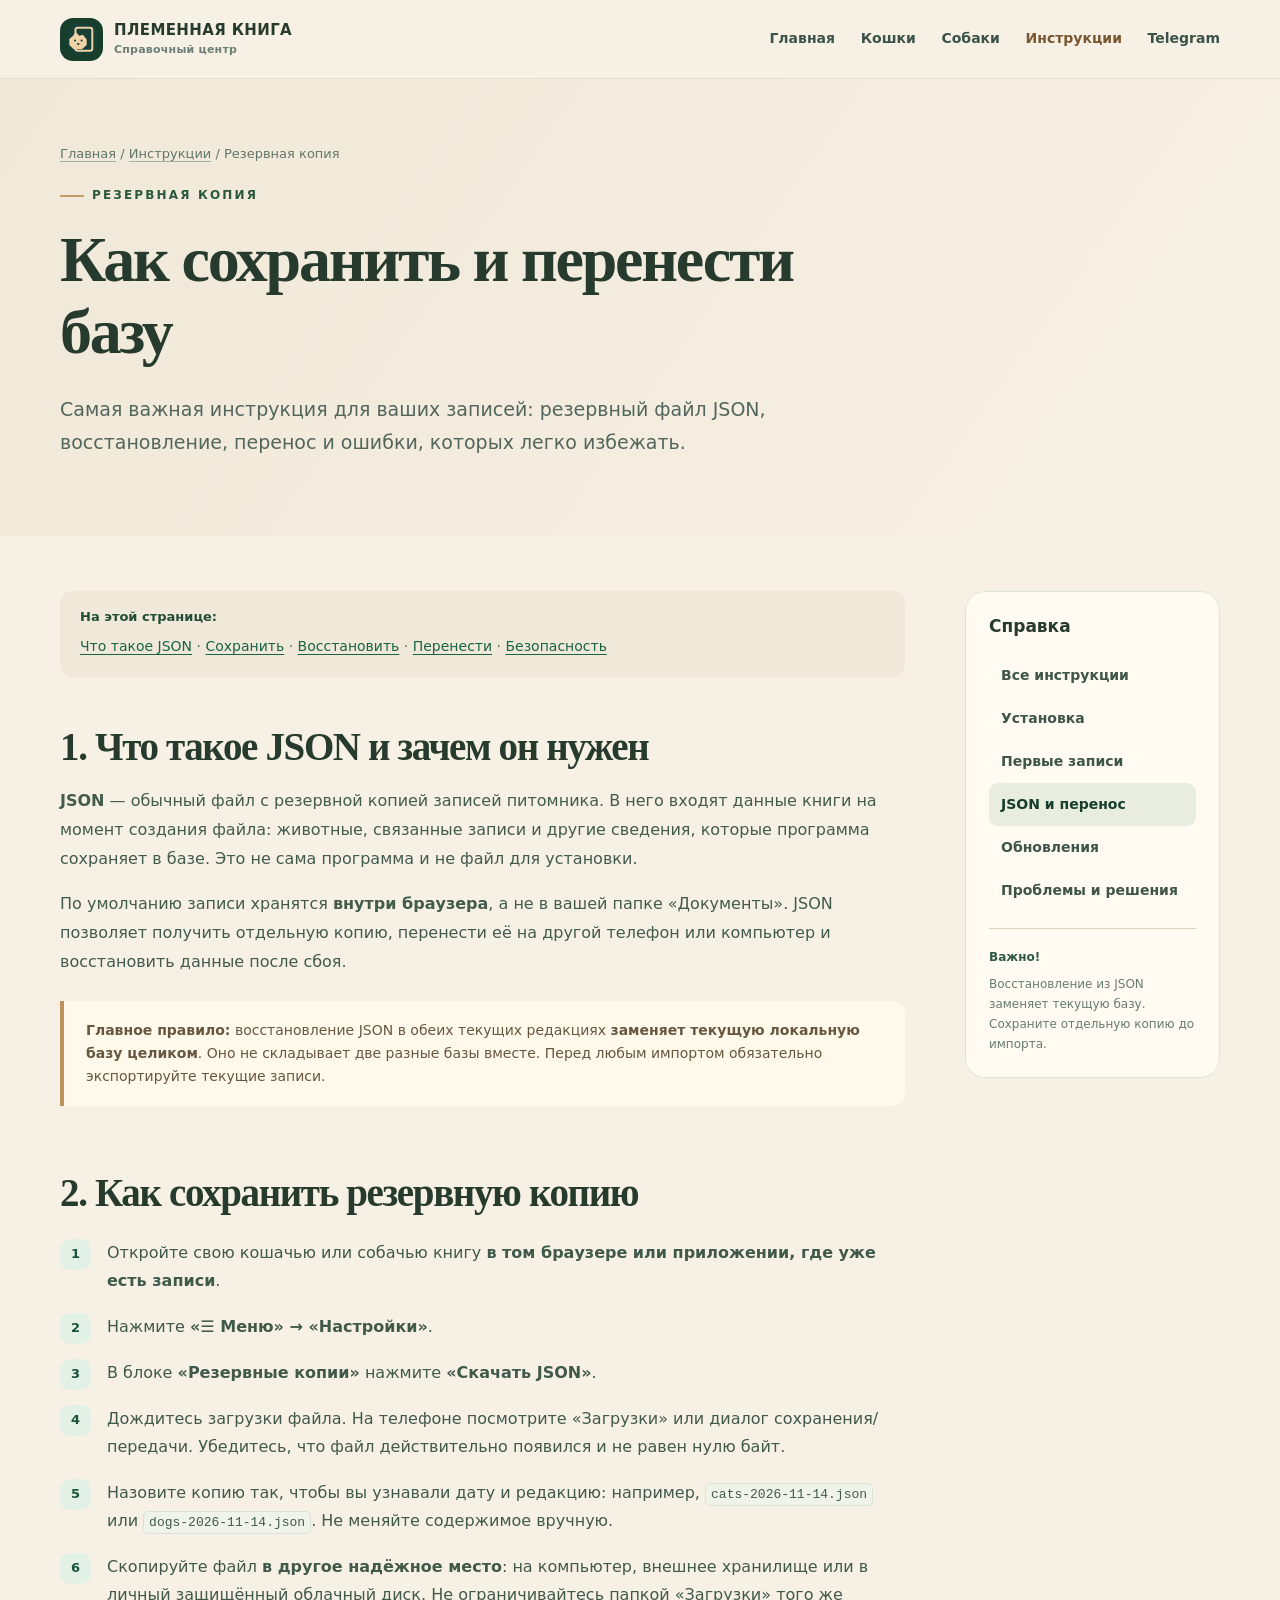
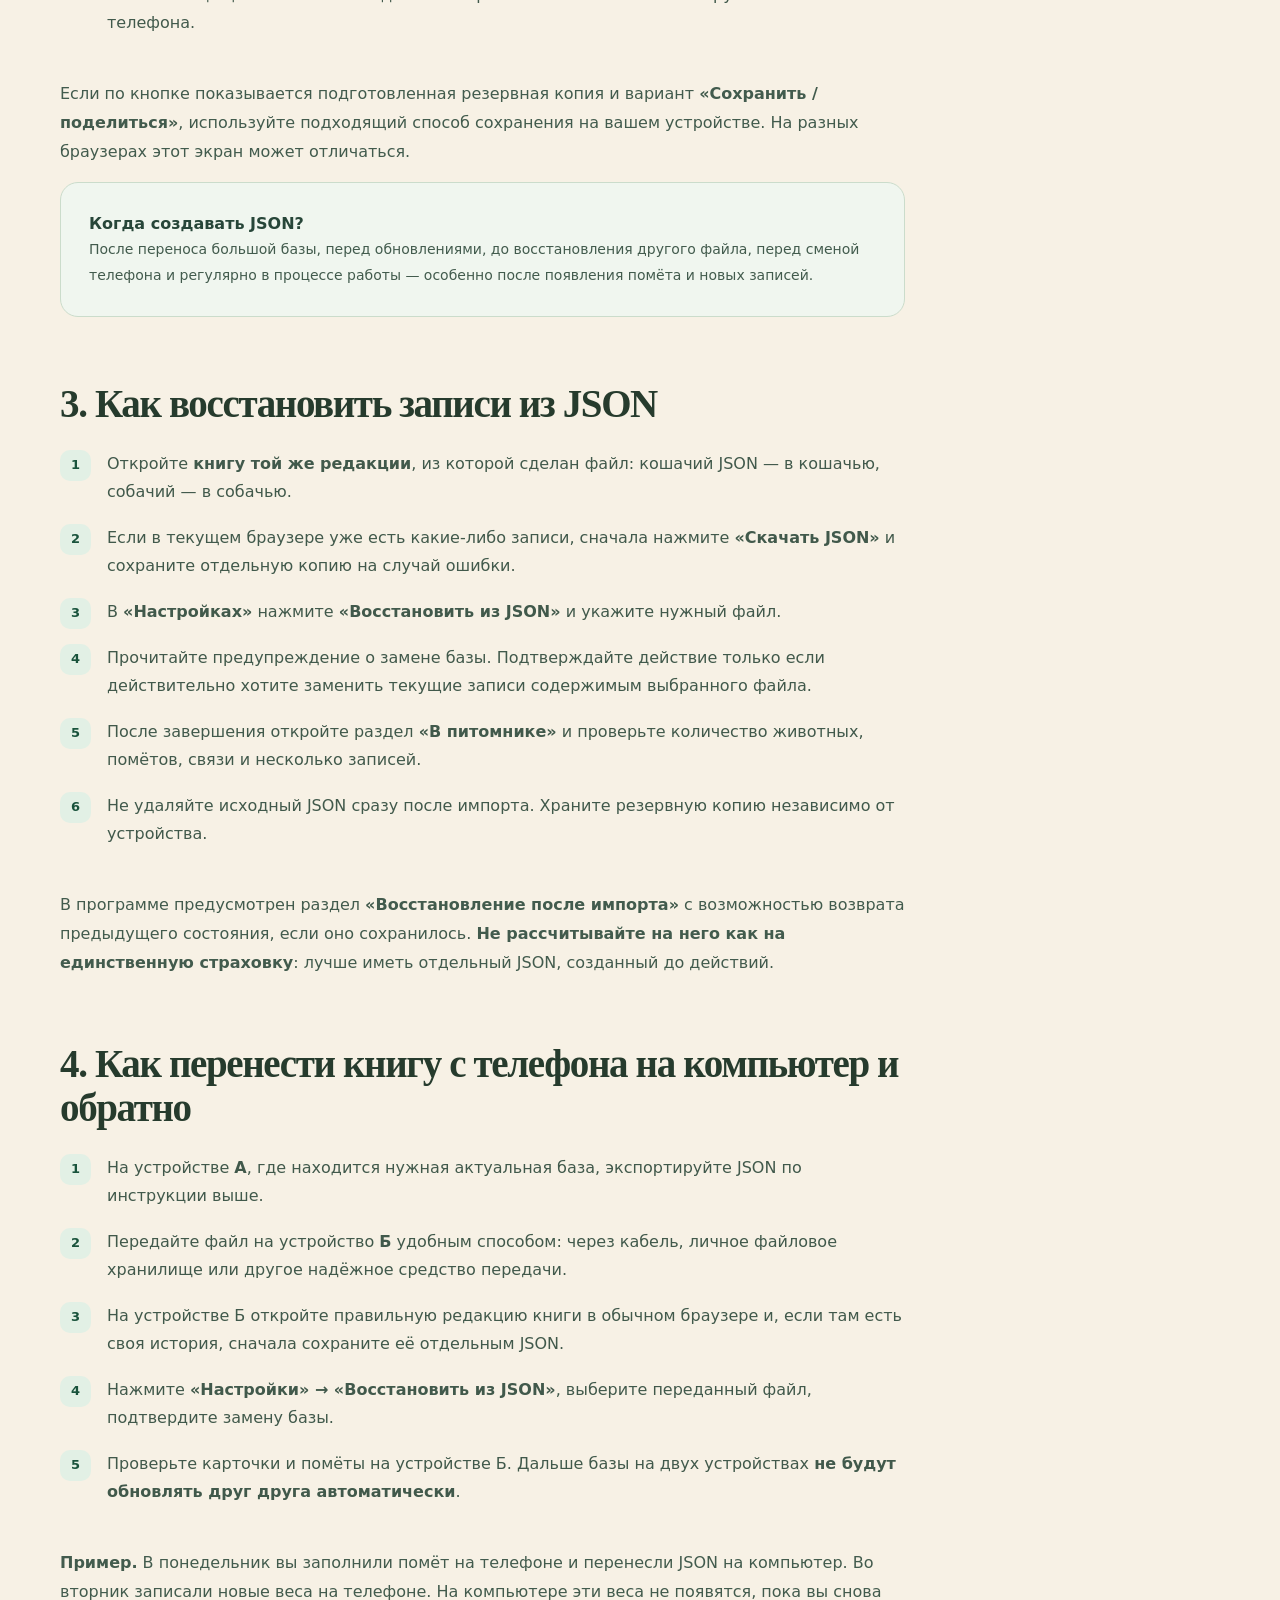
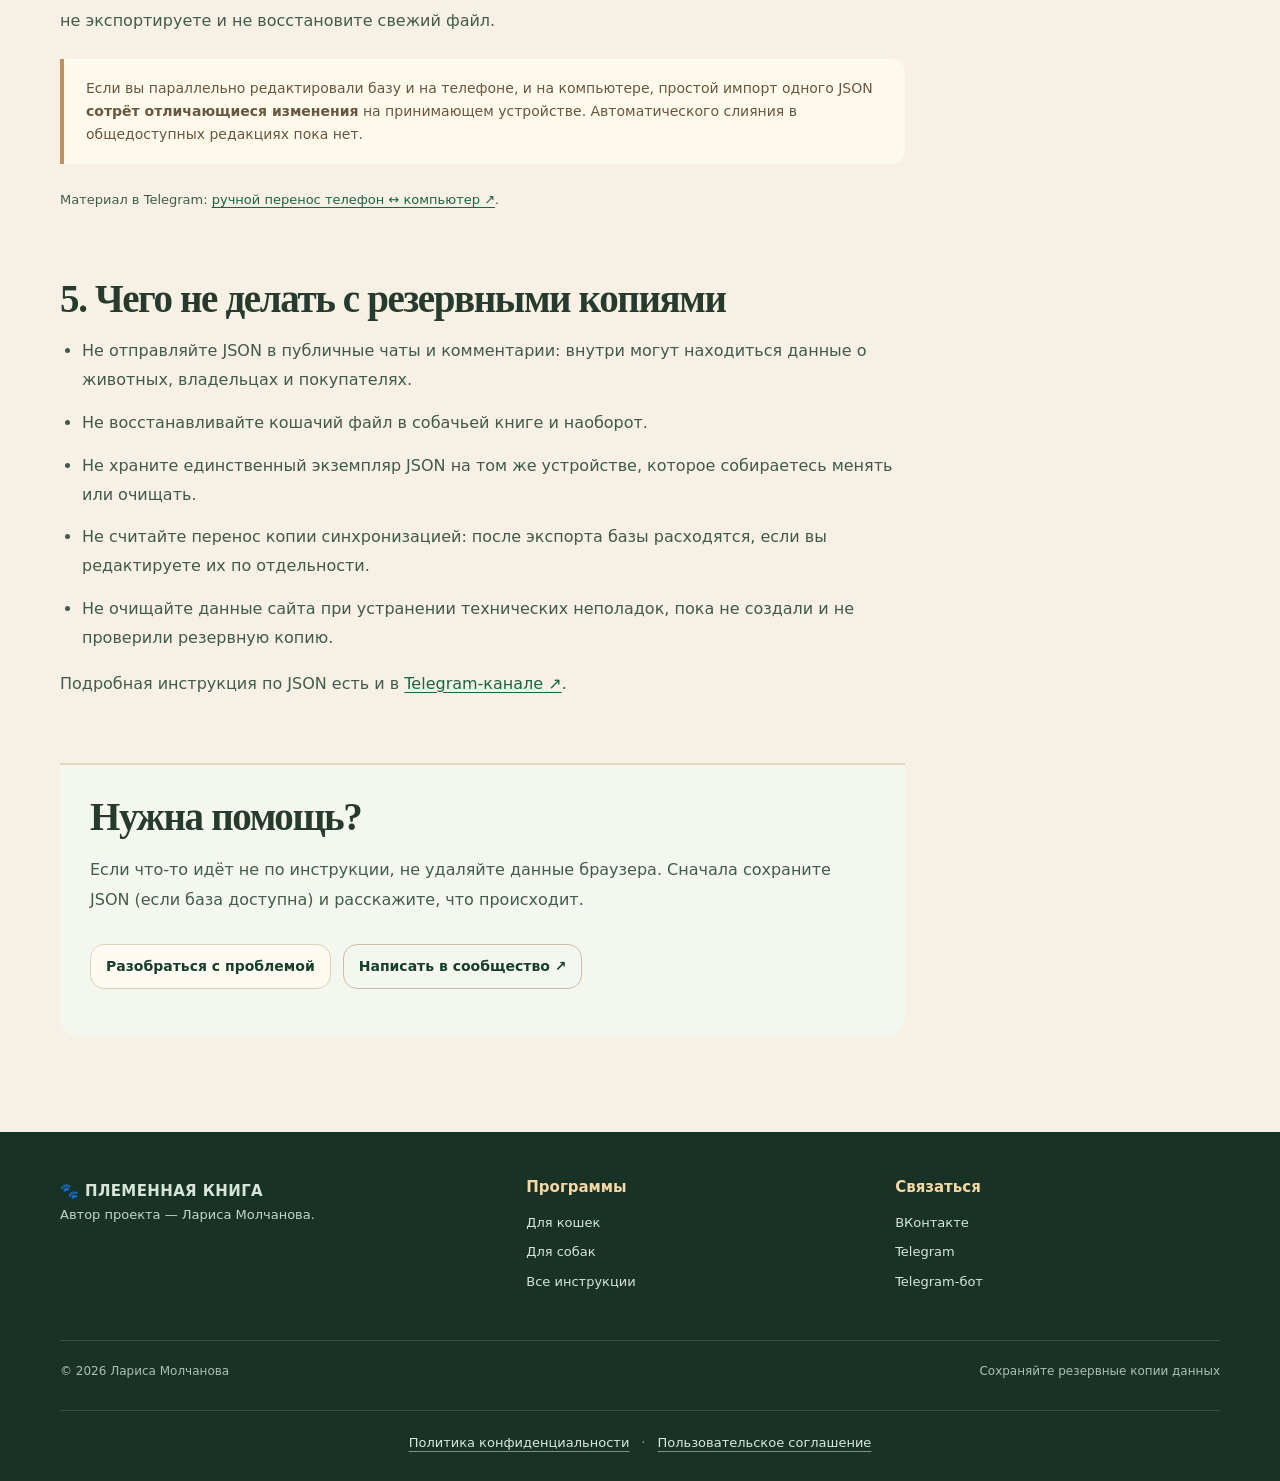
==== commit c839bde0: "Apply the approved Breedbook cover and visual style" ====
--- a/backup.html
+++ b/backup.html
@@ -1,4 +1,4 @@
-<!doctype html><html lang="ru"><head><meta charset="utf-8"><meta name="viewport" content="width=device-width, initial-scale=1"><title>Резервная копия JSON: сохранить, восстановить, перенести — Племенная книга</title><meta name="description" content="Инструкция по резервным копиям Племенной книги: как скачать JSON, восстановить записи и перенести питомник с телефона на компьютер без потери данных."><meta name="theme-color" content="#183f36"><meta property="og:type" content="article"><meta property="og:locale" content="ru_RU"><meta property="og:title" content="Резервная копия JSON: сохранить, восстановить, перенести — Племенная книга"><link rel="canonical" href="https://breedbook.ru/backup.html"><link rel="icon" href="favicon.svg" type="image/svg+xml"><link rel="stylesheet" href="styles.css"></head><body><a class="skip-link" href="#main">К содержимому</a><header class="site-header"><div class="container header-inner"><a class="brand" href="./"><span class="brand-symbol" aria-hidden="true">🐾</span><span>ПЛЕМЕННАЯ КНИГА<small>Справочный центр</small></span></a><nav class="nav-links" aria-label="Главное меню"><a href="./">Главная</a><a href="cats.html">Кошки</a><a href="dogs.html">Собаки</a><a href="guide.html" aria-current="page">Инструкции</a><a href="https://t.me/breed_book" rel="noopener noreferrer">Telegram</a></nav></div></header><main id="main"><section class="guide-banner"><div class="container"><nav class="breadcrumbs" aria-label="Навигационная цепочка"><a href="./">Главная</a> / <a href="guide.html">Инструкции</a> / Резервная копия</nav><p class="eyebrow">Резервная копия</p><h1>Как сохранить и перенести базу</h1><p class="lead">Самая важная инструкция для ваших записей: резервный файл JSON, восстановление, перенос и ошибки, которых легко избежать.</p></div></section><div class="container guide-layout"><article class="guide-content"><nav class="guide-toc" aria-label="На этой странице"><b>На этой странице:</b> <a href="#what">Что такое JSON</a> · <a href="#export">Сохранить</a> · <a href="#import">Восстановить</a> · <a href="#transfer">Перенести</a> · <a href="#rules">Безопасность</a></nav>
+<!doctype html><html lang="ru"><head><meta charset="utf-8"><meta name="viewport" content="width=device-width, initial-scale=1"><title>Резервная копия JSON: сохранить, восстановить, перенести — Племенная книга</title><meta name="description" content="Инструкция по резервным копиям Племенной книги: как скачать JSON, восстановить записи и перенести питомник с телефона на компьютер без потери данных."><meta name="theme-color" content="#183f36"><meta property="og:type" content="article"><meta property="og:locale" content="ru_RU"><meta property="og:title" content="Резервная копия JSON: сохранить, восстановить, перенести — Племенная книга"><link rel="canonical" href="https://breedbook.ru/backup.html"><link rel="icon" href="favicon.svg" type="image/svg+xml"><link rel="stylesheet" href="styles.css?v=cover-1"></head><body><a class="skip-link" href="#main">К содержимому</a><header class="site-header"><div class="container header-inner"><a class="brand" href="./"><span class="brand-symbol" aria-hidden="true"><img src="favicon.svg" width="30" height="30" alt=""></span><span>ПЛЕМЕННАЯ КНИГА<small>Справочный центр</small></span></a><nav class="nav-links" aria-label="Главное меню"><a href="./">Главная</a><a href="cats.html">Кошки</a><a href="dogs.html">Собаки</a><a href="guide.html" aria-current="page">Инструкции</a><a href="https://t.me/breed_book" rel="noopener noreferrer">Telegram</a></nav></div></header><main id="main"><section class="guide-banner"><div class="container"><nav class="breadcrumbs" aria-label="Навигационная цепочка"><a href="./">Главная</a> / <a href="guide.html">Инструкции</a> / Резервная копия</nav><p class="eyebrow">Резервная копия</p><h1>Как сохранить и перенести базу</h1><p class="lead">Самая важная инструкция для ваших записей: резервный файл JSON, восстановление, перенос и ошибки, которых легко избежать.</p></div></section><div class="container guide-layout"><article class="guide-content"><nav class="guide-toc" aria-label="На этой странице"><b>На этой странице:</b> <a href="#what">Что такое JSON</a> · <a href="#export">Сохранить</a> · <a href="#import">Восстановить</a> · <a href="#transfer">Перенести</a> · <a href="#rules">Безопасность</a></nav>
 <section id="what"><h2>1. Что такое JSON и зачем он нужен</h2><p><b>JSON</b> — обычный файл с резервной копией записей питомника. В него входят данные книги на момент создания файла: животные, связанные записи и другие сведения, которые программа сохраняет в базе. Это не сама программа и не файл для установки.</p><p>По умолчанию записи хранятся <b>внутри браузера</b>, а не в вашей папке «Документы». JSON позволяет получить отдельную копию, перенести её на другой телефон или компьютер и восстановить данные после сбоя.</p><div class="notice"><b>Главное правило:</b> восстановление JSON в обеих текущих редакциях <b>заменяет текущую локальную базу целиком</b>. Оно не складывает две разные базы вместе. Перед любым импортом обязательно экспортируйте текущие записи.</div></section>
 <section id="export"><h2>2. Как сохранить резервную копию</h2><ol class="guide-steps"><li>Откройте свою кошачью или собачью книгу <b>в том браузере или приложении, где уже есть записи</b>.</li><li>Нажмите <b>«☰ Меню» → «Настройки»</b>.</li><li>В блоке <b>«Резервные копии»</b> нажмите <b>«Скачать JSON»</b>.</li><li>Дождитесь загрузки файла. На телефоне посмотрите «Загрузки» или диалог сохранения/передачи. Убедитесь, что файл действительно появился и не равен нулю байт.</li><li>Назовите копию так, чтобы вы узнавали дату и редакцию: например, <code>cats-2026-11-14.json</code> или <code>dogs-2026-11-14.json</code>. Не меняйте содержимое вручную.</li><li>Скопируйте файл <b>в другое надёжное место</b>: на компьютер, внешнее хранилище или в личный защищённый облачный диск. Не ограничивайтесь папкой «Загрузки» того же телефона.</li></ol><p>Если по кнопке показывается подготовленная резервная копия и вариант <b>«Сохранить / поделиться»</b>, используйте подходящий способ сохранения на вашем устройстве. На разных браузерах этот экран может отличаться.</p><div class="guide-note"><b>Когда создавать JSON?</b><p>После переноса большой базы, перед обновлениями, до восстановления другого файла, перед сменой телефона и регулярно в процессе работы — особенно после появления помёта и новых записей.</p></div></section>
 <section id="import"><h2>3. Как восстановить записи из JSON</h2><ol class="guide-steps"><li>Откройте <b>книгу той же редакции</b>, из которой сделан файл: кошачий JSON — в кошачью, собачий — в собачью.</li><li>Если в текущем браузере уже есть какие-либо записи, сначала нажмите <b>«Скачать JSON»</b> и сохраните отдельную копию на случай ошибки.</li><li>В <b>«Настройках»</b> нажмите <b>«Восстановить из JSON»</b> и укажите нужный файл.</li><li>Прочитайте предупреждение о замене базы. Подтверждайте действие только если действительно хотите заменить текущие записи содержимым выбранного файла.</li><li>После завершения откройте раздел <b>«В питомнике»</b> и проверьте количество животных, помётов, связи и несколько записей.</li><li>Не удаляйте исходный JSON сразу после импорта. Храните резервную копию независимо от устройства.</li></ol><p>В программе предусмотрен раздел <b>«Восстановление после импорта»</b> с возможностью возврата предыдущего состояния, если оно сохранилось. <b>Не рассчитывайте на него как на единственную страховку</b>: лучше иметь отдельный JSON, созданный до действий.</p></section>
--- a/styles.css
+++ b/styles.css
@@ -1,5 +1,5 @@
 /* Племенная книга — публичный информационный сайт. Без внешних зависимостей. */
-:root{--ink:#1c2928;--muted:#53645e;--green:#183f36;--deep:#102e29;--green-2:#285c4d;--cream:#fbfaf6;--paper:#fffefa;--sand:#f5f0e5;--line:#e1e8df;--mint:#eaf5ed;--gold:#ebc99b;--shadow:0 20px 50px rgba(16,43,37,.10);--radius:22px}
+:root{--ink:#263b2d;--muted:#53614f;--green:#173e2b;--deep:#153324;--green-2:#2a583d;--cream:#f7f1e5;--paper:#fffbf2;--sand:#eee4d2;--line:#dfd2bb;--mint:#e8eddf;--gold:#e6c69c;--shadow:0 20px 50px rgba(16,43,37,.10);--radius:22px}
 *,*::before,*::after{box-sizing:border-box}
 html{scroll-behavior:smooth;scroll-padding-top:88px}
 body{margin:0;background:var(--cream);color:var(--ink);font:16px/1.65 system-ui,-apple-system,"Segoe UI",Arial,sans-serif;-webkit-font-smoothing:antialiased}
@@ -7,99 +7,76 @@
 a:focus-visible,summary:focus-visible{outline:3px solid #cc9b48;outline-offset:4px;border-radius:4px}
 .skip-link{position:absolute;z-index:30;top:-80px;left:20px;background:#fff;padding:8px 16px}.skip-link:focus{top:12px}
 .container{width:min(1160px,calc(100% - 42px));margin-inline:auto}
-.site-header{position:sticky;top:0;z-index:20;background:rgba(251,250,246,.94);backdrop-filter:blur(16px);border-bottom:1px solid rgba(35,68,54,.10)}
+.site-header{position:sticky;top:0;z-index:20;background:rgba(247,241,229,.96);backdrop-filter:blur(16px);border-bottom:1px solid rgba(35,68,54,.10)}
 .header-inner{display:flex;align-items:center;justify-content:space-between;gap:24px;min-height:78px}
 .brand{display:inline-flex;align-items:center;gap:11px;text-decoration:none;font-weight:800;line-height:1.1;letter-spacing:.025em;font-size:15px}
 .brand-symbol{display:grid;place-items:center;flex:0 0 43px;width:43px;height:43px;border-radius:13px;background:var(--green);color:var(--gold)}
 .brand-symbol svg{width:27px;height:27px}.brand small{display:block;margin-top:5px;font-size:11px;color:#6b7f76;font-weight:600;letter-spacing:.02em}
 .nav-links{display:flex;align-items:center;flex-wrap:wrap;gap:clamp(10px,2vw,29px);font-size:14px;font-weight:650}
-.nav-links a{text-decoration:none;color:#3c5349;transition:color .2s}.nav-links a:hover,.nav-links a[aria-current=page]{color:#bc8042}
+.nav-links a{text-decoration:none;color:#3c5349;transition:color .2s}.nav-links a:hover,.nav-links a[aria-current=page]{color:#795730}
 .nav-cta{white-space:nowrap;border:1px solid #b6cbbd;border-radius:999px;padding:9px 16px!important}
 .eyebrow{display:flex;align-items:center;gap:8px;margin:0 0 18px;color:var(--green-2);font-size:12px;text-transform:uppercase;font-weight:800;letter-spacing:.18em}
 .eyebrow::before{content:"";width:24px;height:2px;background:#c39b68}
 h1,h2,h3,p{margin-top:0}h1,h2,.display{font-family:Georgia,"Times New Roman",serif;font-weight:600;letter-spacing:-.035em;line-height:1.12}
 h1{font-size:clamp(42px,5.8vw,77px);margin-bottom:25px}h2{font-size:clamp(31px,3.65vw,47px);margin-bottom:18px}h3{font-size:22px;line-height:1.22;margin-bottom:12px}
 .lead{font-size:clamp(17px,1.7vw,19px);line-height:1.75;color:#53665d;max-width:680px}
-.hero{padding:clamp(55px,8vw,112px) 0 82px;position:relative;overflow:hidden}
-.hero::before{content:"";position:absolute;right:-17%;top:-32%;width:60vw;height:60vw;max-width:900px;max-height:900px;border-radius:50%;background:radial-gradient(circle,#e1eee4 0,rgba(225,238,228,0) 66%);pointer-events:none}
-.hero-grid{position:relative;display:grid;grid-template-columns:1.04fr .96fr;align-items:center;gap:48px}
-.hero-copy{position:relative;z-index:2}.hero-copy h1 em{font-weight:400;font-style:italic;color:var(--green-2)}
+.hero{padding:28px 0 clamp(36px,6vw,76px)}
 .hero-actions,.actions{display:flex;gap:12px;flex-wrap:wrap;margin:30px 0 17px}
-.button{display:inline-flex;align-items:center;justify-content:center;gap:11px;min-height:51px;border:1px solid transparent;border-radius:12px;padding:12px 20px;background:var(--green);color:#fff;text-decoration:none;font-size:14px;font-weight:750;box-shadow:0 8px 20px rgba(22,65,53,.13);transition:transform .18s,background .18s}
+.button{display:inline-flex;align-items:center;justify-content:center;gap:11px;min-height:51px;border:1px solid transparent;border-radius:14px;padding:12px 20px;background:var(--green);color:#fff;text-decoration:none;font-size:14px;font-weight:750;box-shadow:0 8px 20px rgba(22,65,53,.13);transition:transform .18s,background .18s}
 .button:hover{background:var(--green-2);transform:translateY(-2px)}
-.button-light{background:#fff;border-color:#cbd9ce;color:var(--green);box-shadow:none}.button-light:hover{color:#fff}
-.button-ghost{border-color:#b7c8bc;background:transparent;color:var(--green);box-shadow:none}.button-ghost:hover{color:#fff}
+.button-light{background:var(--paper);border-color:var(--line);color:var(--green);box-shadow:none}.button-light:hover{color:#fff}
+.button-ghost{border-color:#cdbda3;background:transparent;color:var(--green);box-shadow:none}.button-ghost:hover{color:#fff}
 .button-inline{padding:10px 15px;min-height:42px}
 .note{font-size:13px;color:#667b6f}.note strong{color:#2a4d3d}
-.hero-visual{position:relative;padding:23px;min-height:505px;display:flex;align-items:center;justify-content:center}
-.art-glow{position:absolute;inset:35px 0;background:#d3e5da;border-radius:48% 52% 53% 47%/47% 52% 48% 53%;transform:rotate(-12deg);box-shadow:inset 0 0 0 1px #ccded2}
-.mockbook{width:min(100%,488px);position:relative;background:#fffdfa;border-radius:22px;border:1px solid #dce5d9;box-shadow:0 24px 75px rgba(20,57,44,.18);transform:rotate(-3deg);overflow:hidden}
-.mock-top{background:var(--green);color:#f4e5cd;padding:15px 19px;display:flex;justify-content:space-between;align-items:center;font-weight:700;font-size:13px;letter-spacing:.02em}
-.mock-dots{display:flex;gap:5px}.mock-dots i{width:7px;height:7px;border-radius:50%;background:#a6bdab}
-.mock-main{padding:22px}.mock-head{font-size:17px;color:var(--green);font-weight:800;margin:0 0 16px}
-.mock-stats{display:grid;grid-template-columns:repeat(3,1fr);gap:9px;margin-bottom:18px}
-.mock-stat{border-radius:11px;padding:13px 12px;background:#eff5ee;font-size:11px;color:#627569}.mock-stat b{display:block;font-size:20px;color:var(--green);line-height:1.3}
-.mock-row{display:grid;grid-template-columns:36px 1fr auto;align-items:center;gap:10px;border-top:1px solid #e6ede4;padding:13px 2px;font-size:13px;color:#314a3e}
-.mock-icon{display:grid;place-items:center;background:#e8f0e8;border-radius:10px;width:36px;height:36px;font-size:20px}.mock-row small{display:block;color:#768679;font-size:11px}
-.mock-tag{font-size:11px;color:#376d56;background:#e7f4e9;padding:4px 7px;border-radius:999px}
-.float-note{position:absolute;bottom:21px;right:1px;transform:rotate(4deg);width:218px;padding:14px 17px;background:#fffefa;border:1px solid #e6e5d8;border-radius:14px;box-shadow:var(--shadow);font-size:13px;font-weight:750;color:var(--green)}
-.float-note span{display:block;font-weight:500;color:#698073;font-size:11px;margin-top:2px}
-.disclaimer{color:#789083;font-size:11px;text-align:center;margin-top:15px}
 .pill-row{display:flex;gap:9px;flex-wrap:wrap;margin-top:25px}
 .pill{display:inline-flex;align-items:center;gap:7px;border:1px solid #d3dfd2;background:#fffdf7;border-radius:99px;padding:8px 11px;color:#36584a;font-size:12px;font-weight:650}
-.section{padding:92px 0}.section-alt{background:#f0f5ee}.section-white{background:#fffefa}.section-center{text-align:center}.section-center .eyebrow{justify-content:center}.section-center .eyebrow::before{display:none}
+.section{padding:92px 0}.section-alt{background:#f0e9da}.section-white{background:#fffbf2}.section-center{text-align:center}.section-center .eyebrow{justify-content:center}.section-center .eyebrow::before{display:none}
 .section-intro{max-width:750px;margin:0 auto 36px;color:var(--muted);font-size:17px}
 .feature-grid{display:grid;grid-template-columns:repeat(3,1fr);gap:18px}
-.feature-card{padding:27px 25px;border:1px solid #e2e9df;background:#fffefa;border-radius:18px;box-shadow:0 4px 17px rgba(18,50,36,.025)}
+.feature-card{padding:27px 25px;border:1px solid #e1d6c1;background:#fffbf2;border-radius:18px;box-shadow:0 4px 17px rgba(18,50,36,.025)}
 .feature-card h3{font:750 18px/1.35 system-ui,sans-serif;margin:16px 0 8px;letter-spacing:0}
 .feature-card p{color:var(--muted);font-size:14px;line-height:1.7;margin:0}
-.icon-box{display:grid;place-items:center;background:#e5f1e8;color:#225643;border-radius:12px;width:45px;height:45px;font-size:25px}
+.icon-box{display:grid;place-items:center;background:#e9eddf;color:#225643;border-radius:12px;width:45px;height:45px;font-size:25px}
 .book-grid{display:grid;grid-template-columns:1fr 1fr;gap:22px;margin-top:37px}
-.book-card{overflow:hidden;background:var(--paper);border:1px solid #dce7dc;border-radius:22px;transition:transform .18s,box-shadow .18s}
+.book-card{overflow:hidden;background:var(--paper);border:1px solid #e1d6c1;border-radius:22px;transition:transform .18s,box-shadow .18s}
 .book-card:hover{transform:translateY(-4px);box-shadow:var(--shadow)}
-.book-art{min-height:225px;position:relative;display:grid;place-items:center;overflow:hidden;background:linear-gradient(145deg,#d4e9dd,#a3c5b2)}
-.book-art.dog-art{background:linear-gradient(145deg,#ecdfca,#d7b78f)}
-.book-art::before{content:"";position:absolute;width:310px;height:310px;border-radius:50%;border:1px solid rgba(255,255,255,.36);box-shadow:0 0 0 50px rgba(255,255,255,.10),0 0 0 100px rgba(255,255,255,.08)}
-.book-art .animal{position:relative;font-size:108px;line-height:1;filter:drop-shadow(0 12px 12px rgba(30,60,46,.12))}
 .book-body{padding:30px}.book-body .label{font-size:11px;letter-spacing:.13em;text-transform:uppercase;color:#6d856f;font-weight:800}
 .book-body p{color:var(--muted);font-size:15px;min-height:69px}
 .book-body .button{margin-top:11px}
 .split{display:grid;grid-template-columns:.94fr 1.06fr;gap:65px;align-items:center}
-.story-card{border-radius:22px;background:#1b4538;padding:38px;color:#f7f4eb;box-shadow:var(--shadow)}
+.story-card{border-radius:22px;background:#224530;padding:38px;color:#f7f4eb;box-shadow:var(--shadow)}
 .story-card .quote{font:italic 29px/1.4 Georgia,serif;color:#fff0da}
 .story-card p{font-size:14px;color:#cbddd1}.story-card .signature{color:#e7c599;font-weight:750;margin:20px 0 0}
 .check-list{list-style:none;padding:0;margin:22px 0}.check-list li{padding:10px 0 10px 34px;position:relative}.check-list li::before{content:"✓";position:absolute;left:0;top:10px;color:#2e7757;font-weight:900}
 .faq-list{max-width:830px;margin:35px auto 0}.faq-list details{padding:19px 0;border-bottom:1px solid #d7e2d8}.faq-list summary{cursor:pointer;font-weight:750;list-style:none;position:relative;padding-right:34px}.faq-list summary::-webkit-details-marker{display:none}.faq-list summary::after{content:"+";position:absolute;right:5px;top:-6px;font-size:27px;color:#5a8c6d;font-weight:400}.faq-list details[open] summary::after{content:"−"}.faq-list details p{color:#5c7065;margin:14px 24px 0 0}
 .cta-panel{padding:50px;border-radius:23px;background:var(--deep);color:#fff;display:grid;grid-template-columns:1fr auto;gap:36px;align-items:center}
 .cta-panel h2{margin:0 0 10px;font-size:clamp(28px,3.2vw,41px)}.cta-panel p{color:#d0e2d8;margin:0}.cta-panel .button{background:#e9c99a;color:#243a32}.cta-panel .button:hover{background:#f6dfb8}
-.site-footer{background:#102a25;color:#d7e5d9;padding:46px 0 28px}.footer-grid{display:grid;grid-template-columns:1.3fr 1fr 1fr;gap:44px}.site-footer a{color:#d7e5d9;text-decoration:none}.site-footer a:hover{text-decoration:underline}.site-footer h3{font:750 15px system-ui,sans-serif;color:#f7d7a4}.site-footer p,.site-footer li{font-size:13px;color:#c1d6ca}.site-footer ul{padding:0;list-style:none}.site-footer li{margin-bottom:8px}
+.site-footer{background:#183326;color:#d7e5d9;padding:46px 0 28px}.footer-grid{display:grid;grid-template-columns:1.3fr 1fr 1fr;gap:44px}.site-footer a{color:#d7e5d9;text-decoration:none}.site-footer a:hover{text-decoration:underline}.site-footer h3{font:750 15px system-ui,sans-serif;color:#f7d7a4}.site-footer p,.site-footer li{font-size:13px;color:#c1d6ca}.site-footer ul{padding:0;list-style:none}.site-footer li{margin-bottom:8px}
 .footer-bottom{border-top:1px solid #355047;margin-top:32px;padding-top:21px;display:flex;justify-content:space-between;flex-wrap:wrap;gap:8px;font-size:12px;color:#a9c1b3}
-.inner-hero{padding:80px 0 65px;background:linear-gradient(105deg,#f3f7ef,#f9f6ee)}
+.inner-hero{padding:80px 0 65px;background:linear-gradient(105deg,#eee9dc,#fbf6ea)}
 .inner-grid{display:grid;grid-template-columns:1.25fr .75fr;gap:50px;align-items:center}.inner-hero h1{font-size:clamp(43px,5vw,64px)}
-.inner-hero .animal-frame{width:245px;height:245px;margin:auto;border-radius:36px;background:#cde5d4;display:grid;place-items:center;box-shadow:0 18px 55px rgba(18,60,42,.12);font-size:127px;transform:rotate(7deg)}
-.inner-hero .animal-frame.dog{background:#efdfc4;transform:rotate(-7deg)}
 .breadcrumbs{font-size:13px;color:#62766b;margin-bottom:22px}.breadcrumbs a{text-decoration:none;border-bottom:1px solid #a2b4a9}
 .detail-grid{display:grid;grid-template-columns:1fr 1fr;gap:20px;margin-top:38px}
-.detail-card{border:1px solid var(--line);border-radius:17px;background:#fffefa;padding:25px}.detail-card h3{font:750 18px system-ui,sans-serif;letter-spacing:0}
+.detail-card{border:1px solid var(--line);border-radius:17px;background:#fffbf2;padding:25px}.detail-card h3{font:750 18px system-ui,sans-serif;letter-spacing:0}
 .detail-card p{color:var(--muted);font-size:14px;margin:0}
 .notice{border-left:4px solid #be925d;background:#fff9ec;border-radius:0 14px 14px 0;padding:18px 22px;font-size:14px;color:#66573e}
 .help-links{display:flex;gap:12px;flex-wrap:wrap}
-@media(max-width:900px){.hero-grid,.split,.inner-grid{grid-template-columns:1fr;gap:35px}.hero{padding-top:64px}.hero-copy h1{max-width:740px}.hero-visual{max-width:600px;margin-inline:auto}.feature-grid{grid-template-columns:repeat(2,1fr)}.header-inner{min-height:70px;flex-wrap:wrap;padding-block:12px}.nav-links{gap:16px}.footer-grid{gap:22px}.cta-panel{grid-template-columns:1fr}}
-@media(max-width:600px){.container{width:min(100% - 32px,1160px)}.site-header{position:relative}.header-inner{gap:10px}.nav-links{width:100%;display:flex;overflow-x:auto;flex-wrap:nowrap;gap:18px;padding-bottom:4px;white-space:nowrap;font-size:13px}.nav-cta{display:none}.hero{padding:49px 0 48px}h1{font-size:clamp(39px,11vw,52px)}.lead{font-size:16px}.hero-visual{min-height:380px;padding:8px}.mock-main{padding:16px}.mock-stat{padding:9px 7px}.mock-stat b{font-size:17px}.mock-top{padding:11px 14px}.float-note{right:-5px;bottom:0;width:172px;padding:10px;font-size:11px}.pill{font-size:11px;padding:7px 9px}.section{padding:63px 0}.feature-grid,.book-grid,.detail-grid{grid-template-columns:1fr}.book-art{min-height:180px}.book-body p{min-height:0}.story-card{padding:26px}.story-card .quote{font-size:24px}.cta-panel{padding:32px 25px}.footer-grid{grid-template-columns:1fr 1fr}.footer-grid>div:first-child{grid-column:1/-1}.inner-hero{padding:45px 0}.inner-hero .animal-frame{height:175px;width:175px;font-size:85px}.actions,.hero-actions{gap:10px}.button{width:100%}.help-links .button{width:auto}}
+@media(max-width:900px){.split,.inner-grid{grid-template-columns:1fr;gap:35px}.feature-grid{grid-template-columns:repeat(2,1fr)}.header-inner{min-height:70px;flex-wrap:wrap;padding-block:12px}.nav-links{gap:16px}.footer-grid{gap:22px}.cta-panel{grid-template-columns:1fr}}
+@media(max-width:600px){.container{width:min(100% - 32px,1160px)}.site-header{position:relative}.header-inner{gap:10px}.nav-links{width:100%;display:flex;flex-wrap:wrap;gap:4px 15px;padding-bottom:4px;font-size:13px}h1{font-size:clamp(39px,11vw,52px)}.lead{font-size:16px}.pill{font-size:11px;padding:7px 9px}.section{padding:63px 0}.feature-grid,.book-grid,.detail-grid{grid-template-columns:1fr}.book-body p{min-height:0}.story-card{padding:26px}.story-card .quote{font-size:24px}.cta-panel{padding:32px 25px}.footer-grid{grid-template-columns:1fr 1fr}.footer-grid>div:first-child{grid-column:1/-1}.inner-hero{padding:45px 0}.actions,.hero-actions{gap:10px}.button{width:100%}.help-links .button{width:auto}}
 @media(prefers-reduced-motion:reduce){html{scroll-behavior:auto}*,*::before,*::after{transition:none!important;animation:none!important}}
 
 /* Справочный центр */
-.guide-banner{background:linear-gradient(125deg,#eef5ed,#fbfaf6);padding:64px 0 58px}
+.guide-banner{background:linear-gradient(125deg,#f0e8d8,#f7f1e5);padding:64px 0 58px}
 .guide-banner h1{max-width:830px;font-size:clamp(42px,5vw,64px)}
 .guide-banner .lead{max-width:800px}
 .guide-card-grid{display:grid;grid-template-columns:repeat(3,1fr);gap:18px;margin-top:27px}
 .guide-card{display:flex;flex-direction:column;align-items:flex-start;min-height:247px;padding:26px;background:var(--paper);border:1px solid var(--line);border-radius:20px;box-shadow:0 8px 18px rgba(11,49,33,.035);text-decoration:none;transition:transform .2s,box-shadow .2s}
 .guide-card:hover{transform:translateY(-3px);box-shadow:var(--shadow)}
 .guide-card:focus-visible{outline-offset:5px}
-.guide-card .guide-num{font:750 11px system-ui,sans-serif;letter-spacing:.17em;color:#839386}
+
 .guide-card .guide-icon{font-size:31px;line-height:1.3;margin:15px 0 13px}
 .guide-card strong{font:750 19px/1.35 system-ui,sans-serif;letter-spacing:-.01em}
-.guide-card span:not(.guide-num):not(.guide-icon){font-size:14px;color:var(--muted);margin-top:10px}
+.guide-card span:not(.guide-icon){font-size:14px;color:var(--muted);margin-top:10px}
 .guide-card b{font-size:13px;color:var(--green-2);margin-top:auto;padding-top:17px}
 .guide-action-grid{display:flex;flex-wrap:wrap;gap:14px}
 .guide-steps{list-style:none;counter-reset:guide-step;padding:0;margin:24px 0}
@@ -117,7 +94,7 @@
 .guide-content ol,.guide-content ul{color:#41594b}
 .guide-content a:not(.button){color:#196346;text-decoration-thickness:1px;text-underline-offset:3px}
 .guide-content .notice{margin:24px 0}
-.guide-toc{padding:17px 20px;background:#f0f5ee;border-radius:13px;margin:0 0 48px;font-size:14px;color:#556c5c;line-height:2}
+.guide-toc{padding:17px 20px;background:#f0e9da;border-radius:13px;margin:0 0 48px;font-size:14px;color:#556c5c;line-height:2}
 .guide-toc b{display:block;font-size:13px;color:#244d38;line-height:1.4;margin-bottom:6px}
 .guide-toc a{white-space:nowrap}
 .guide-bullets{padding-left:22px}.guide-bullets li{margin-bottom:14px;line-height:1.8}
@@ -125,11 +102,11 @@
 .guide-table{width:100%;border-collapse:collapse;font-size:14px}
 .guide-table th,.guide-table td{text-align:left;padding:14px 17px;border:1px solid #dce7da;vertical-align:top}
 .guide-table th{background:#eaf3e8;color:#244636}
-.guide-table td{background:#fffefa}
+.guide-table td{background:#fffbf2}
 .guide-content code{font-size:13px;background:#f0f3ea;border:1px solid #d7e4d7;border-radius:5px;padding:3px 5px;white-space:normal;overflow-wrap:anywhere}
-.guide-end{margin-top:30px;padding:30px;border-top:2px solid #dce7dc;background:#f4f7f0;border-radius:0 0 18px 18px}
+.guide-end{margin-top:30px;padding:30px;border-top:2px solid #e1d6c1;background:#f4f7f0;border-radius:0 0 18px 18px}
 .guide-end h2{font-size:28px}
-.guide-sidebar{position:sticky;top:105px;border:1px solid #dce5da;background:#fffefa;border-radius:20px;padding:23px}
+.guide-sidebar{position:sticky;top:105px;border:1px solid #dce5da;background:#fffbf2;border-radius:20px;padding:23px}
 .guide-sidebar h2{font:750 17px/1.4 system-ui,sans-serif;margin-bottom:15px;letter-spacing:0}
 .guide-sidebar>a{display:block;border-radius:9px;text-decoration:none;padding:10px 12px;color:#3e5547;font-size:14px;font-weight:650}
 .guide-sidebar>a:hover,.guide-sidebar>a[aria-current=page]{background:#ebf4e9;color:#1b533d}
@@ -150,3 +127,42 @@
 .legal-copy .guide-table{min-width:580px}
 .legal-copy section .guide-table td:first-child{width:31%;font-weight:700}
 @media(max-width:600px){.legal-links{align-items:flex-start;gap:8px 12px;font-size:12px}}
+
+/* Фотографии и навигация витрины */
+.cover{display:block;overflow:hidden;border-radius:24px;background:var(--sand)}
+.cover img{display:block;width:100%;height:auto;aspect-ratio:1536/658;object-fit:cover}
+.cover-content{display:grid;grid-template-columns:minmax(0,1fr) minmax(230px,310px);gap:32px;align-items:center;padding-top:30px}
+.cover-content h1{font-size:clamp(30px,5vw,68px);margin-bottom:12px;letter-spacing:-.04em}
+.cover-content .lead{max-width:56ch;margin-bottom:12px;line-height:1.55}
+.cover-content .note{margin:0}
+.cover-actions{display:grid;gap:9px}
+.animal-link{display:grid;grid-template-columns:58px 1fr auto;gap:14px;align-items:center;min-height:57px;padding-right:15px;border:1px solid #d6c7ad;border-radius:14px;background:var(--paper);color:var(--green);font-size:17px;font-weight:750;text-decoration:none;transition:background .18s,border-color .18s}
+.animal-link:hover{background:#e9eddf;border-color:#8e9c7f}
+.animal-icon{display:grid;place-items:center;width:48px;height:51px;border-radius:11px;background:#e9eddf;flex:none}
+.animal-icon img{display:block;width:100%;height:100%;object-fit:contain}
+.animal-link .animal-icon{width:58px;height:55px;border-radius:13px 0 0 13px}
+.animal-link:first-child .animal-icon{background:#f0e3cc}
+.link-arrow{color:#795730;font-size:27px;line-height:1}
+.animal-heading{display:flex;align-items:center;gap:11px}
+.book-art{display:block;background:var(--sand);overflow:hidden}
+.book-art:focus-visible{outline-offset:-4px}
+.book-art img{display:block;width:100%;height:auto;aspect-ratio:4/3;object-fit:cover;object-position:center 35%;transition:transform .25s}
+.book-art:hover img{transform:scale(1.03)}
+.edition-portrait{display:block;width:100%;height:auto;border-radius:24px;box-shadow:var(--shadow)}
+.brand-symbol img{display:block}
+.nav-links a{display:inline-flex;align-items:center;min-height:40px}
+.nav-links .nav-cta{background:var(--green);border-color:var(--green);color:var(--paper)}
+.nav-links .nav-cta:hover{background:var(--green-2);color:var(--paper)}
+.guide-card .guide-icon{display:grid;place-items:center;width:44px;height:44px;border-radius:12px;background:#e9eddf;color:var(--green);margin:0 0 13px}
+.guide-sidebar>a:hover,.guide-sidebar>a[aria-current=page]{background:#e8eddf;color:var(--green)}
+.guide-toc a{white-space:normal}
+.guide-content section:not(.guide-end){scroll-margin-top:0}
+@media(max-width:900px){html{scroll-padding-top:150px}.edition-portrait{max-width:510px}}
+@media(max-width:650px){
+  html{scroll-padding-top:18px}
+  .site-header{position:relative}
+  .cover{border-radius:17px}
+  .cover-content{grid-template-columns:1fr;gap:19px;padding-top:20px}
+  .cover-content h1{font-size:clamp(26px,7.5vw,45px)}
+  .hero{padding-top:16px}
+}
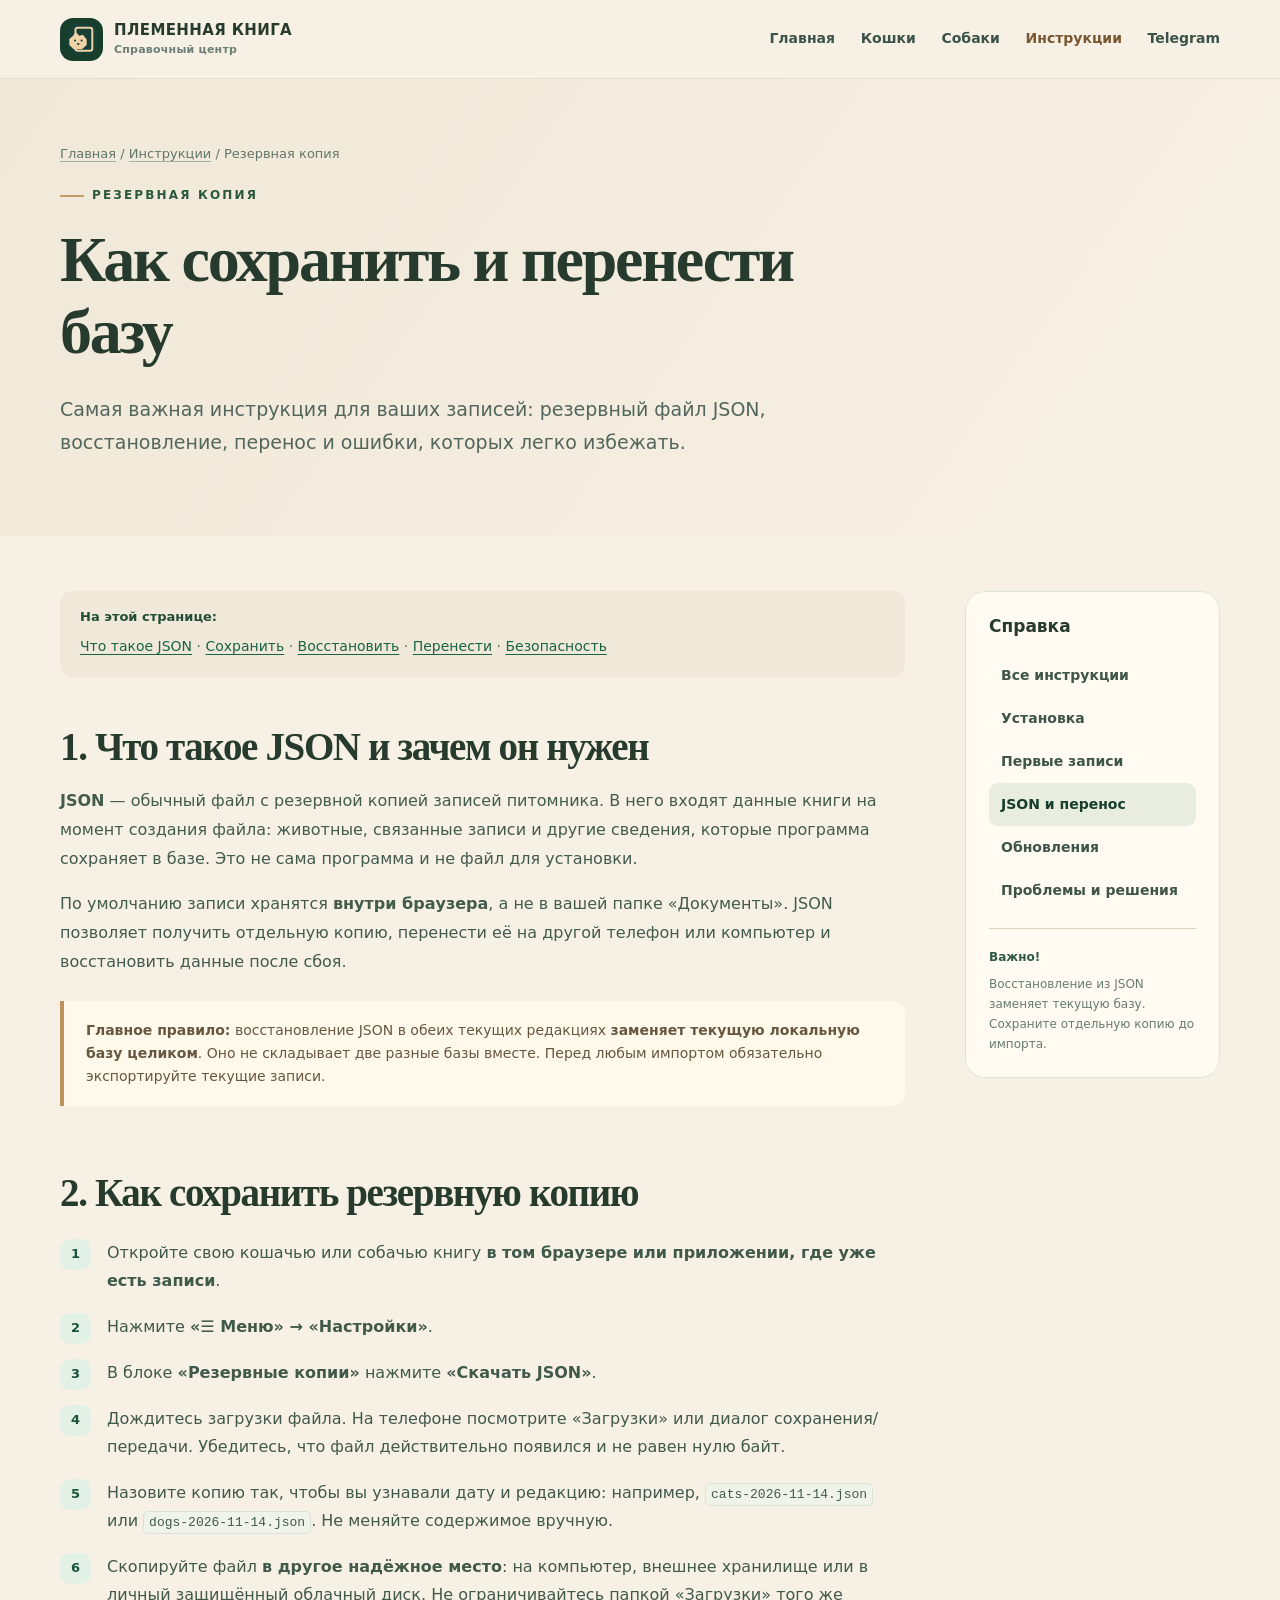
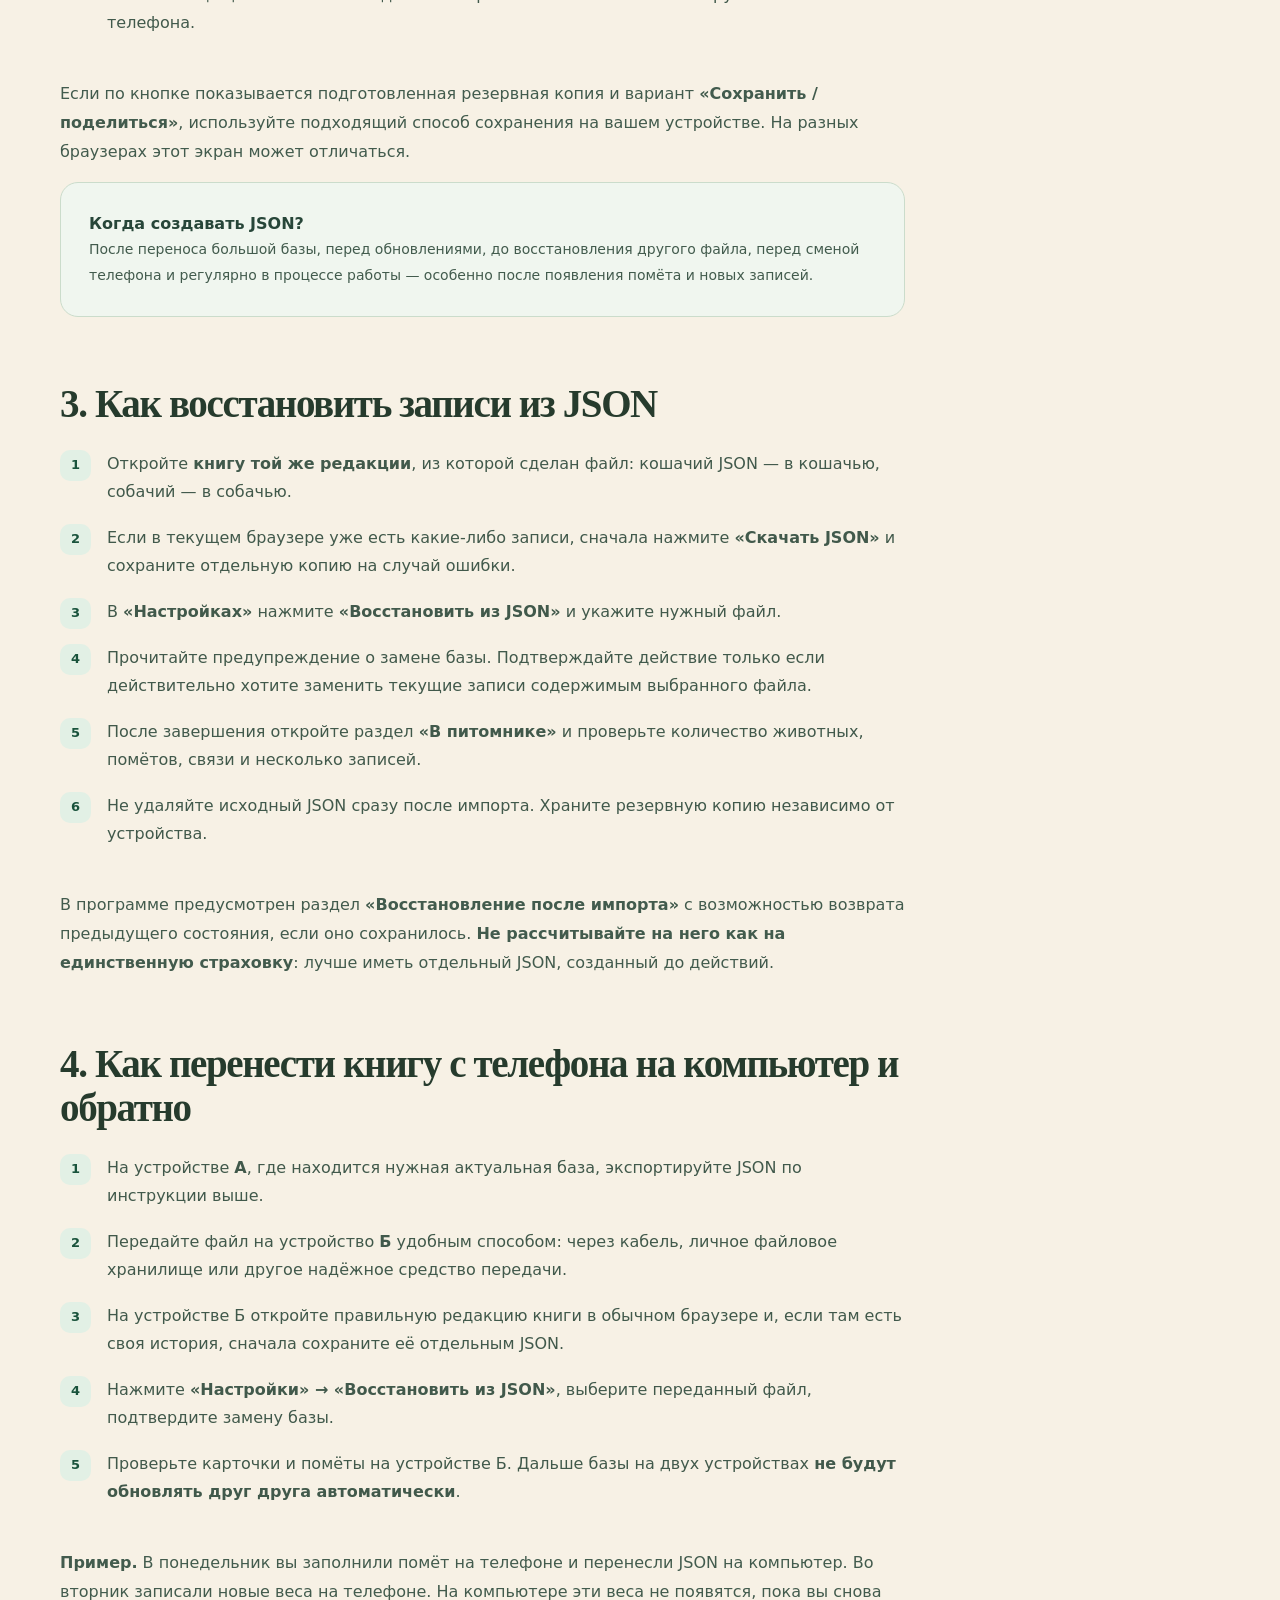
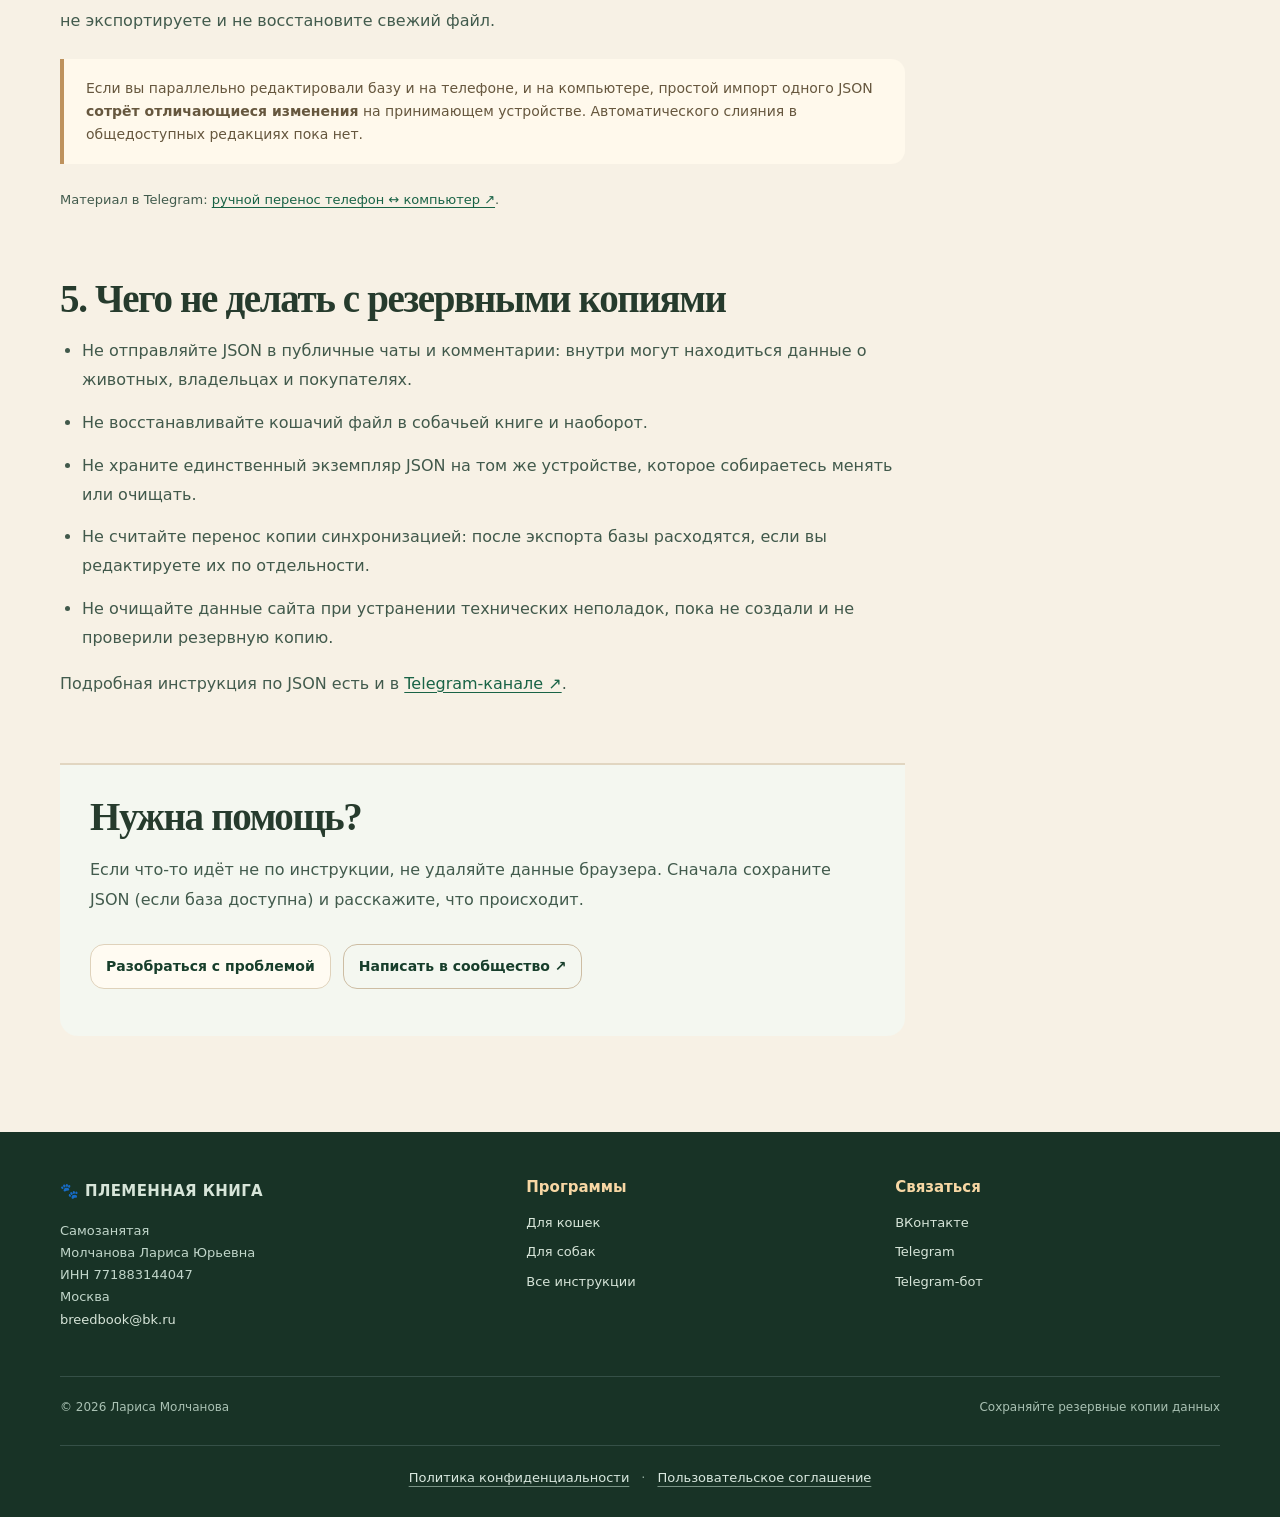
==== commit 2703c648: "Добавить реквизиты продавца и обновить сведения о хостинге" ====
--- a/backup.html
+++ b/backup.html
@@ -1,6 +1,6 @@
-<!doctype html><html lang="ru"><head><meta charset="utf-8"><meta name="viewport" content="width=device-width, initial-scale=1"><title>Резервная копия JSON: сохранить, восстановить, перенести — Племенная книга</title><meta name="description" content="Инструкция по резервным копиям Племенной книги: как скачать JSON, восстановить записи и перенести питомник с телефона на компьютер без потери данных."><meta name="theme-color" content="#183f36"><meta property="og:type" content="article"><meta property="og:locale" content="ru_RU"><meta property="og:title" content="Резервная копия JSON: сохранить, восстановить, перенести — Племенная книга"><link rel="canonical" href="https://breedbook.ru/backup.html"><link rel="icon" href="favicon.svg" type="image/svg+xml"><link rel="stylesheet" href="styles.css?v=cover-1"></head><body><a class="skip-link" href="#main">К содержимому</a><header class="site-header"><div class="container header-inner"><a class="brand" href="./"><span class="brand-symbol" aria-hidden="true"><img src="favicon.svg" width="30" height="30" alt=""></span><span>ПЛЕМЕННАЯ КНИГА<small>Справочный центр</small></span></a><nav class="nav-links" aria-label="Главное меню"><a href="./">Главная</a><a href="cats.html">Кошки</a><a href="dogs.html">Собаки</a><a href="guide.html" aria-current="page">Инструкции</a><a href="https://t.me/breed_book" rel="noopener noreferrer">Telegram</a></nav></div></header><main id="main"><section class="guide-banner"><div class="container"><nav class="breadcrumbs" aria-label="Навигационная цепочка"><a href="./">Главная</a> / <a href="guide.html">Инструкции</a> / Резервная копия</nav><p class="eyebrow">Резервная копия</p><h1>Как сохранить и перенести базу</h1><p class="lead">Самая важная инструкция для ваших записей: резервный файл JSON, восстановление, перенос и ошибки, которых легко избежать.</p></div></section><div class="container guide-layout"><article class="guide-content"><nav class="guide-toc" aria-label="На этой странице"><b>На этой странице:</b> <a href="#what">Что такое JSON</a> · <a href="#export">Сохранить</a> · <a href="#import">Восстановить</a> · <a href="#transfer">Перенести</a> · <a href="#rules">Безопасность</a></nav>
+<!doctype html><html lang="ru"><head><meta charset="utf-8"><meta name="viewport" content="width=device-width, initial-scale=1"><title>Резервная копия JSON: сохранить, восстановить, перенести — Племенная книга</title><meta name="description" content="Инструкция по резервным копиям Племенной книги: как скачать JSON, восстановить записи и перенести питомник с телефона на компьютер без потери данных."><meta name="theme-color" content="#183f36"><meta property="og:type" content="article"><meta property="og:locale" content="ru_RU"><meta property="og:title" content="Резервная копия JSON: сохранить, восстановить, перенести — Племенная книга"><link rel="canonical" href="https://breedbook.ru/backup.html"><link rel="icon" href="favicon.svg" type="image/svg+xml"><link rel="stylesheet" href="styles.css?v=seller-details-1"></head><body><a class="skip-link" href="#main">К содержимому</a><header class="site-header"><div class="container header-inner"><a class="brand" href="./"><span class="brand-symbol" aria-hidden="true"><img src="favicon.svg" width="30" height="30" alt=""></span><span>ПЛЕМЕННАЯ КНИГА<small>Справочный центр</small></span></a><nav class="nav-links" aria-label="Главное меню"><a href="./">Главная</a><a href="cats.html">Кошки</a><a href="dogs.html">Собаки</a><a href="guide.html" aria-current="page">Инструкции</a><a href="https://t.me/breed_book" rel="noopener noreferrer">Telegram</a></nav></div></header><main id="main"><section class="guide-banner"><div class="container"><nav class="breadcrumbs" aria-label="Навигационная цепочка"><a href="./">Главная</a> / <a href="guide.html">Инструкции</a> / Резервная копия</nav><p class="eyebrow">Резервная копия</p><h1>Как сохранить и перенести базу</h1><p class="lead">Самая важная инструкция для ваших записей: резервный файл JSON, восстановление, перенос и ошибки, которых легко избежать.</p></div></section><div class="container guide-layout"><article class="guide-content"><nav class="guide-toc" aria-label="На этой странице"><b>На этой странице:</b> <a href="#what">Что такое JSON</a> · <a href="#export">Сохранить</a> · <a href="#import">Восстановить</a> · <a href="#transfer">Перенести</a> · <a href="#rules">Безопасность</a></nav>
 <section id="what"><h2>1. Что такое JSON и зачем он нужен</h2><p><b>JSON</b> — обычный файл с резервной копией записей питомника. В него входят данные книги на момент создания файла: животные, связанные записи и другие сведения, которые программа сохраняет в базе. Это не сама программа и не файл для установки.</p><p>По умолчанию записи хранятся <b>внутри браузера</b>, а не в вашей папке «Документы». JSON позволяет получить отдельную копию, перенести её на другой телефон или компьютер и восстановить данные после сбоя.</p><div class="notice"><b>Главное правило:</b> восстановление JSON в обеих текущих редакциях <b>заменяет текущую локальную базу целиком</b>. Оно не складывает две разные базы вместе. Перед любым импортом обязательно экспортируйте текущие записи.</div></section>
 <section id="export"><h2>2. Как сохранить резервную копию</h2><ol class="guide-steps"><li>Откройте свою кошачью или собачью книгу <b>в том браузере или приложении, где уже есть записи</b>.</li><li>Нажмите <b>«☰ Меню» → «Настройки»</b>.</li><li>В блоке <b>«Резервные копии»</b> нажмите <b>«Скачать JSON»</b>.</li><li>Дождитесь загрузки файла. На телефоне посмотрите «Загрузки» или диалог сохранения/передачи. Убедитесь, что файл действительно появился и не равен нулю байт.</li><li>Назовите копию так, чтобы вы узнавали дату и редакцию: например, <code>cats-2026-11-14.json</code> или <code>dogs-2026-11-14.json</code>. Не меняйте содержимое вручную.</li><li>Скопируйте файл <b>в другое надёжное место</b>: на компьютер, внешнее хранилище или в личный защищённый облачный диск. Не ограничивайтесь папкой «Загрузки» того же телефона.</li></ol><p>Если по кнопке показывается подготовленная резервная копия и вариант <b>«Сохранить / поделиться»</b>, используйте подходящий способ сохранения на вашем устройстве. На разных браузерах этот экран может отличаться.</p><div class="guide-note"><b>Когда создавать JSON?</b><p>После переноса большой базы, перед обновлениями, до восстановления другого файла, перед сменой телефона и регулярно в процессе работы — особенно после появления помёта и новых записей.</p></div></section>
 <section id="import"><h2>3. Как восстановить записи из JSON</h2><ol class="guide-steps"><li>Откройте <b>книгу той же редакции</b>, из которой сделан файл: кошачий JSON — в кошачью, собачий — в собачью.</li><li>Если в текущем браузере уже есть какие-либо записи, сначала нажмите <b>«Скачать JSON»</b> и сохраните отдельную копию на случай ошибки.</li><li>В <b>«Настройках»</b> нажмите <b>«Восстановить из JSON»</b> и укажите нужный файл.</li><li>Прочитайте предупреждение о замене базы. Подтверждайте действие только если действительно хотите заменить текущие записи содержимым выбранного файла.</li><li>После завершения откройте раздел <b>«В питомнике»</b> и проверьте количество животных, помётов, связи и несколько записей.</li><li>Не удаляйте исходный JSON сразу после импорта. Храните резервную копию независимо от устройства.</li></ol><p>В программе предусмотрен раздел <b>«Восстановление после импорта»</b> с возможностью возврата предыдущего состояния, если оно сохранилось. <b>Не рассчитывайте на него как на единственную страховку</b>: лучше иметь отдельный JSON, созданный до действий.</p></section>
 <section id="transfer"><h2>4. Как перенести книгу с телефона на компьютер и обратно</h2><ol class="guide-steps"><li>На устройстве <b>А</b>, где находится нужная актуальная база, экспортируйте JSON по инструкции выше.</li><li>Передайте файл на устройство <b>Б</b> удобным способом: через кабель, личное файловое хранилище или другое надёжное средство передачи.</li><li>На устройстве Б откройте правильную редакцию книги в обычном браузере и, если там есть своя история, сначала сохраните её отдельным JSON.</li><li>Нажмите <b>«Настройки» → «Восстановить из JSON»</b>, выберите переданный файл, подтвердите замену базы.</li><li>Проверьте карточки и помёты на устройстве Б. Дальше базы на двух устройствах <b>не будут обновлять друг друга автоматически</b>.</li></ol><p><b>Пример.</b> В понедельник вы заполнили помёт на телефоне и перенесли JSON на компьютер. Во вторник записали новые веса на телефоне. На компьютере эти веса не появятся, пока вы снова не экспортируете и не восстановите свежий файл.</p><div class="notice">Если вы параллельно редактировали базу и на телефоне, и на компьютере, простой импорт одного JSON <b>сотрёт отличающиеся изменения</b> на принимающем устройстве. Автоматического слияния в общедоступных редакциях пока нет.</div><p class="note">Материал в Telegram: <a href="https://t.me/breed_book/8" rel="noopener noreferrer">ручной перенос телефон ↔ компьютер ↗</a>.</p></section>
-<section id="rules"><h2>5. Чего не делать с резервными копиями</h2><ul class="guide-bullets"><li>Не отправляйте JSON в публичные чаты и комментарии: внутри могут находиться данные о животных, владельцах и покупателях.</li><li>Не восстанавливайте кошачий файл в собачьей книге и наоборот.</li><li>Не храните единственный экземпляр JSON на том же устройстве, которое собираетесь менять или очищать.</li><li>Не считайте перенос копии синхронизацией: после экспорта базы расходятся, если вы редактируете их по отдельности.</li><li>Не очищайте данные сайта при устранении технических неполадок, пока не создали и не проверили резервную копию.</li></ul><p>Подробная инструкция по JSON есть и в <a href="https://t.me/breed_book/7" rel="noopener noreferrer">Telegram-канале ↗</a>.</p></section><section class="guide-end"><h2>Нужна помощь?</h2><p>Если что-то идёт не по инструкции, не удаляйте данные браузера. Сначала сохраните JSON (если база доступна) и расскажите, что происходит.</p><div class="actions"><a class="button button-light button-inline" href="troubleshooting.html">Разобраться с проблемой</a><a class="button button-ghost button-inline" href="https://vk.ru/breed_cat" rel="noopener noreferrer">Написать в сообщество ↗</a></div></section></article><aside class="guide-sidebar" aria-label="Другие инструкции"><h2>Справка</h2><a href="guide.html">Все инструкции</a><a href="install.html" >Установка</a><a href="records.html" >Первые записи</a><a href="backup.html" aria-current="page">JSON и перенос</a><a href="update.html" >Обновления</a><a href="troubleshooting.html" >Проблемы и решения</a><div class="sidebar-warning"><b>Важно!</b><p>Восстановление из JSON заменяет текущую базу. Сохраните отдельную копию до импорта.</p></div></aside></div></main><footer class="site-footer"><div class="container"><div class="footer-grid"><div><a href="./" class="brand">🐾 ПЛЕМЕННАЯ КНИГА</a><p>Автор проекта — Лариса Молчанова.</p></div><div><h3>Программы</h3><ul><li><a href="cats.html">Для кошек</a></li><li><a href="dogs.html">Для собак</a></li><li><a href="guide.html">Все инструкции</a></li></ul></div><div><h3>Связаться</h3><ul><li><a href="https://vk.ru/breed_cat" rel="noopener noreferrer">ВКонтакте</a></li><li><a href="https://t.me/breed_book" rel="noopener noreferrer">Telegram</a></li><li><a href="https://t.me/breed_book_bot" rel="noopener noreferrer">Telegram-бот</a></li></ul></div></div><div class="footer-bottom"><span>© 2026 Лариса Молчанова</span><span>Сохраняйте резервные копии данных</span></div></div><nav class="legal-links" aria-label="Юридические документы"><a href="privacy.html">Политика конфиденциальности</a><span aria-hidden="true">·</span><a href="terms.html">Пользовательское соглашение</a></nav></footer></body></html>+<section id="rules"><h2>5. Чего не делать с резервными копиями</h2><ul class="guide-bullets"><li>Не отправляйте JSON в публичные чаты и комментарии: внутри могут находиться данные о животных, владельцах и покупателях.</li><li>Не восстанавливайте кошачий файл в собачьей книге и наоборот.</li><li>Не храните единственный экземпляр JSON на том же устройстве, которое собираетесь менять или очищать.</li><li>Не считайте перенос копии синхронизацией: после экспорта базы расходятся, если вы редактируете их по отдельности.</li><li>Не очищайте данные сайта при устранении технических неполадок, пока не создали и не проверили резервную копию.</li></ul><p>Подробная инструкция по JSON есть и в <a href="https://t.me/breed_book/7" rel="noopener noreferrer">Telegram-канале ↗</a>.</p></section><section class="guide-end"><h2>Нужна помощь?</h2><p>Если что-то идёт не по инструкции, не удаляйте данные браузера. Сначала сохраните JSON (если база доступна) и расскажите, что происходит.</p><div class="actions"><a class="button button-light button-inline" href="troubleshooting.html">Разобраться с проблемой</a><a class="button button-ghost button-inline" href="https://vk.ru/breed_cat" rel="noopener noreferrer">Написать в сообщество ↗</a></div></section></article><aside class="guide-sidebar" aria-label="Другие инструкции"><h2>Справка</h2><a href="guide.html">Все инструкции</a><a href="install.html" >Установка</a><a href="records.html" >Первые записи</a><a href="backup.html" aria-current="page">JSON и перенос</a><a href="update.html" >Обновления</a><a href="troubleshooting.html" >Проблемы и решения</a><div class="sidebar-warning"><b>Важно!</b><p>Восстановление из JSON заменяет текущую базу. Сохраните отдельную копию до импорта.</p></div></aside></div></main><footer class="site-footer"><div class="container"><div class="footer-grid"><div><a href="./" class="brand">🐾 ПЛЕМЕННАЯ КНИГА</a><p class="seller-details">Самозанятая<br>Молчанова Лариса Юрьевна<br>ИНН&nbsp;771883144047<br>Москва<br><a href="mailto:breedbook@bk.ru">breedbook@bk.ru</a></p></div><div><h3>Программы</h3><ul><li><a href="cats.html">Для кошек</a></li><li><a href="dogs.html">Для собак</a></li><li><a href="guide.html">Все инструкции</a></li></ul></div><div><h3>Связаться</h3><ul><li><a href="https://vk.ru/breed_cat" rel="noopener noreferrer">ВКонтакте</a></li><li><a href="https://t.me/breed_book" rel="noopener noreferrer">Telegram</a></li><li><a href="https://t.me/breed_book_bot" rel="noopener noreferrer">Telegram-бот</a></li></ul></div></div><div class="footer-bottom"><span>© 2026 Лариса Молчанова</span><span>Сохраняйте резервные копии данных</span></div></div><nav class="legal-links" aria-label="Юридические документы"><a href="privacy.html">Политика конфиденциальности</a><span aria-hidden="true">·</span><a href="terms.html">Пользовательское соглашение</a></nav></footer></body></html>
--- a/styles.css
+++ b/styles.css
@@ -138,8 +138,8 @@
 .cover-actions{display:grid;gap:9px}
 .animal-link{display:grid;grid-template-columns:58px 1fr auto;gap:14px;align-items:center;min-height:57px;padding-right:15px;border:1px solid #d6c7ad;border-radius:14px;background:var(--paper);color:var(--green);font-size:17px;font-weight:750;text-decoration:none;transition:background .18s,border-color .18s}
 .animal-link:hover{background:#e9eddf;border-color:#8e9c7f}
-.animal-icon{display:grid;place-items:center;width:48px;height:51px;border-radius:11px;background:#e9eddf;flex:none}
-.animal-icon img{display:block;width:100%;height:100%;object-fit:contain}
+.animal-icon{position:relative;display:block;width:48px;height:51px;border-radius:11px;background:#e9eddf;flex:none}
+.animal-icon img{position:absolute;inset:3px;display:block;width:calc(100% - 6px);height:calc(100% - 6px);object-fit:contain}
 .animal-link .animal-icon{width:58px;height:55px;border-radius:13px 0 0 13px}
 .animal-link:first-child .animal-icon{background:#f0e3cc}
 .link-arrow{color:#795730;font-size:27px;line-height:1}
@@ -166,3 +166,16 @@
   .cover-content h1{font-size:clamp(26px,7.5vw,45px)}
   .hero{padding-top:16px}
 }
+
+.edition-prices{align-items:start}
+.edition-prices + .notice{margin-top:24px}
+.pro-card h2{font-size:clamp(26px,3vw,36px);margin-bottom:10px}
+.pro-card .pro-price{font-size:16px;color:var(--green)}
+.pro-price strong{font-size:30px;line-height:1.2}
+.pro-card .check-list{margin:14px 0 18px}
+.pro-card .check-list li{padding-block:5px}
+.pro-card .check-list li::before{top:5px}
+.pro-card .pro-status{margin-top:18px;padding-top:12px;border-top:1px solid var(--line);font-weight:700}
+
+
+.site-footer .seller-details{margin-top:16px;line-height:1.7}
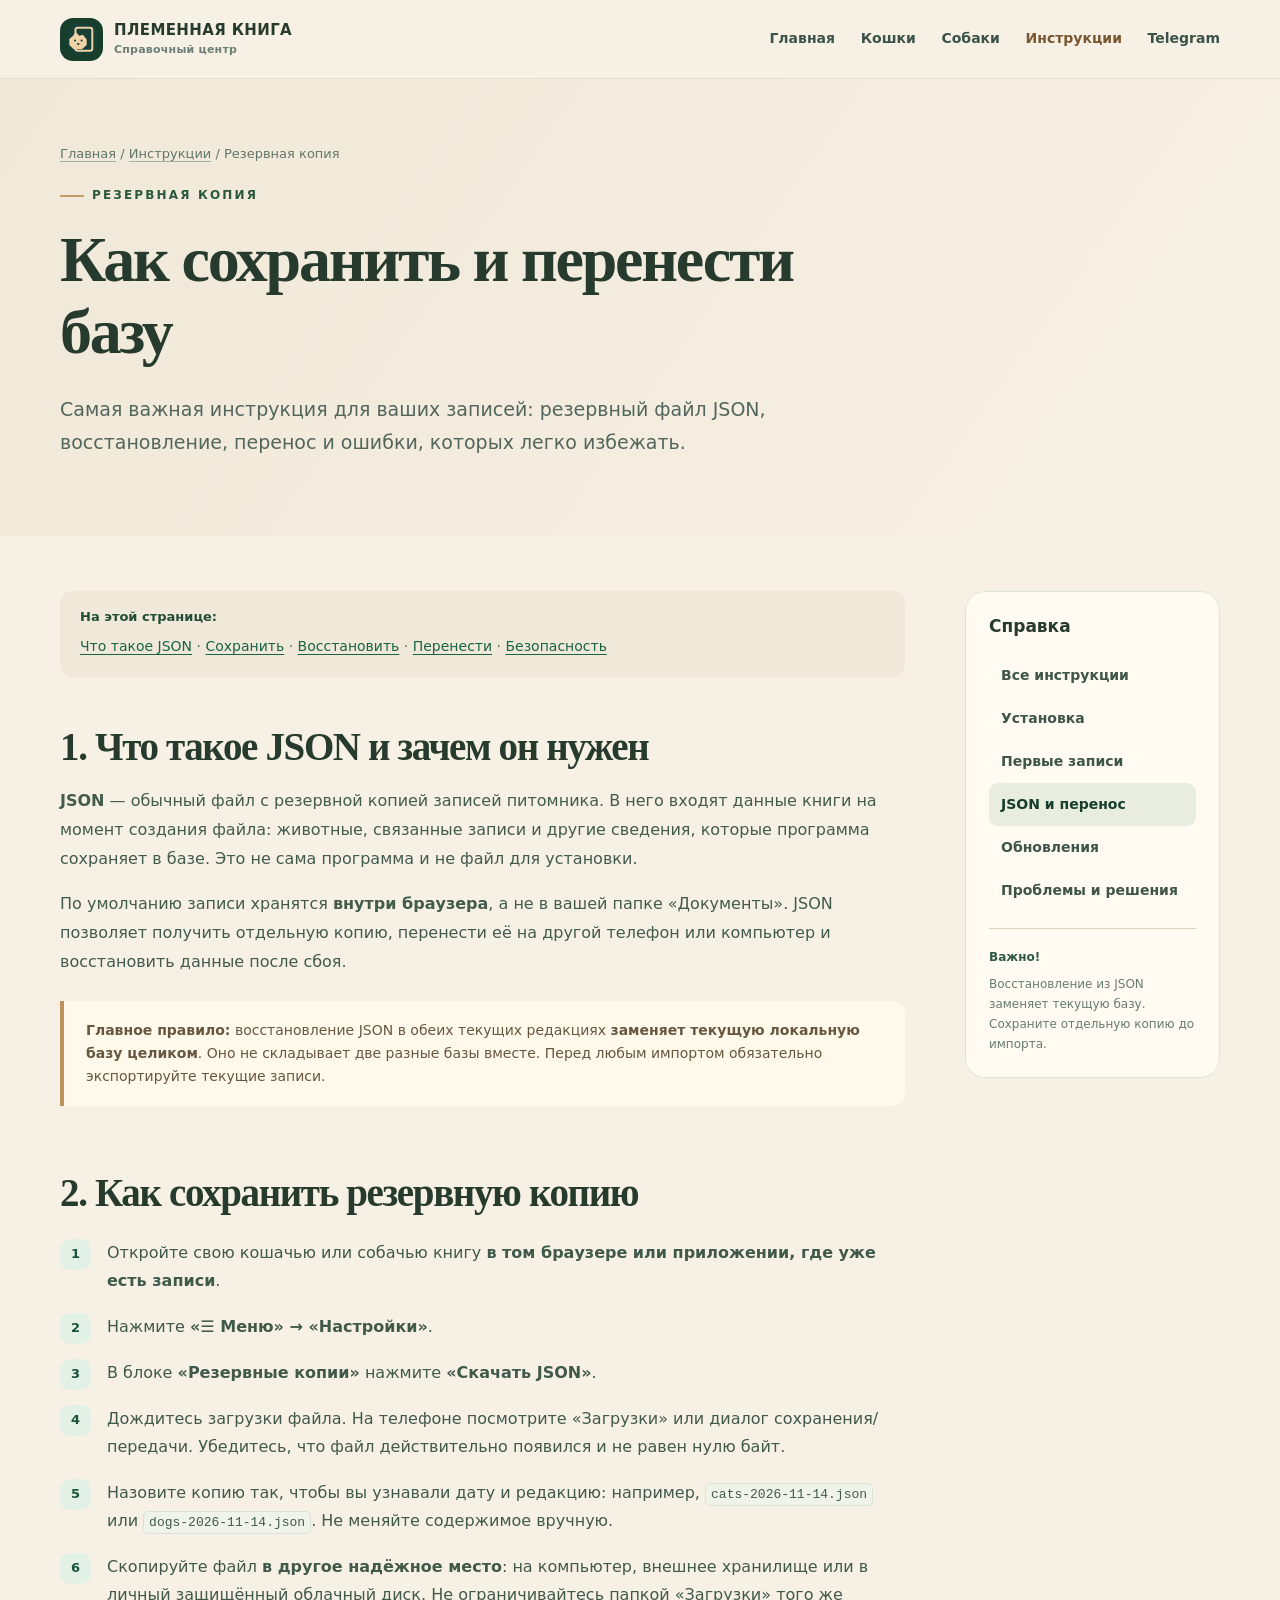
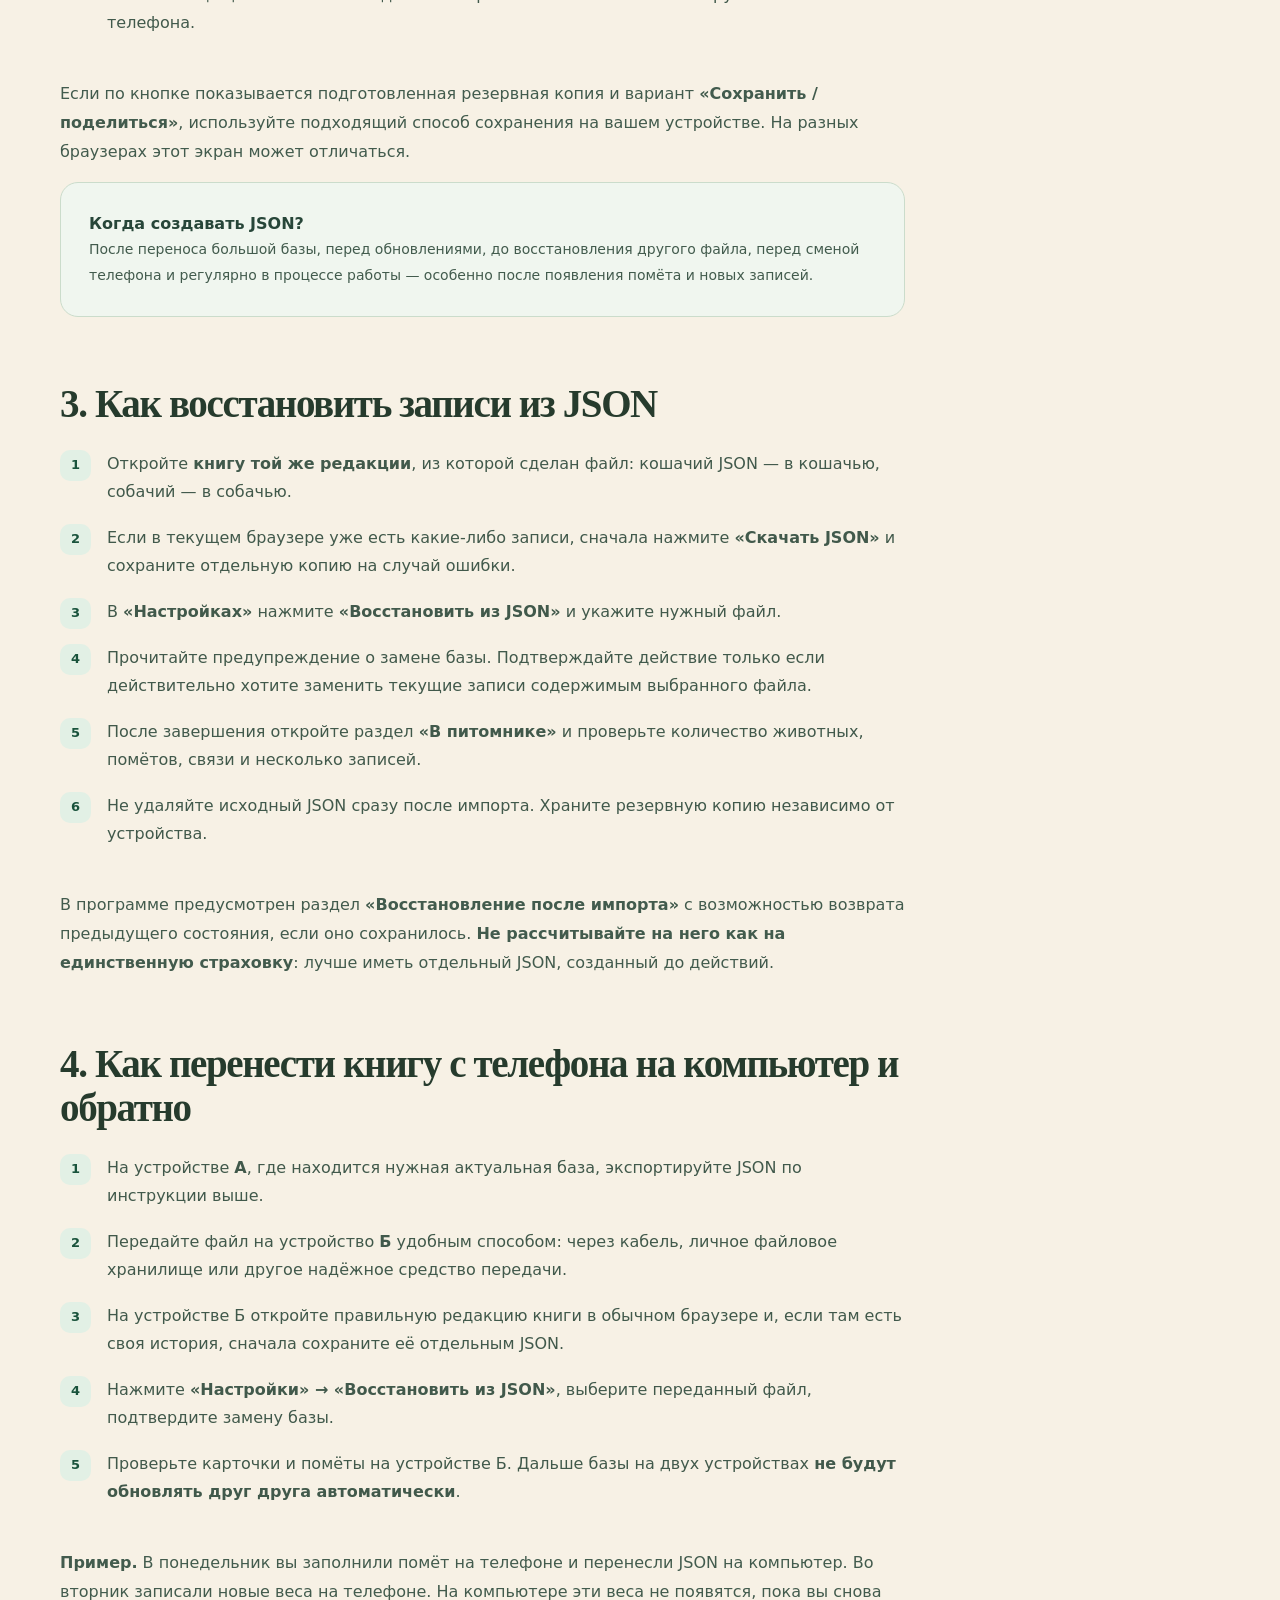
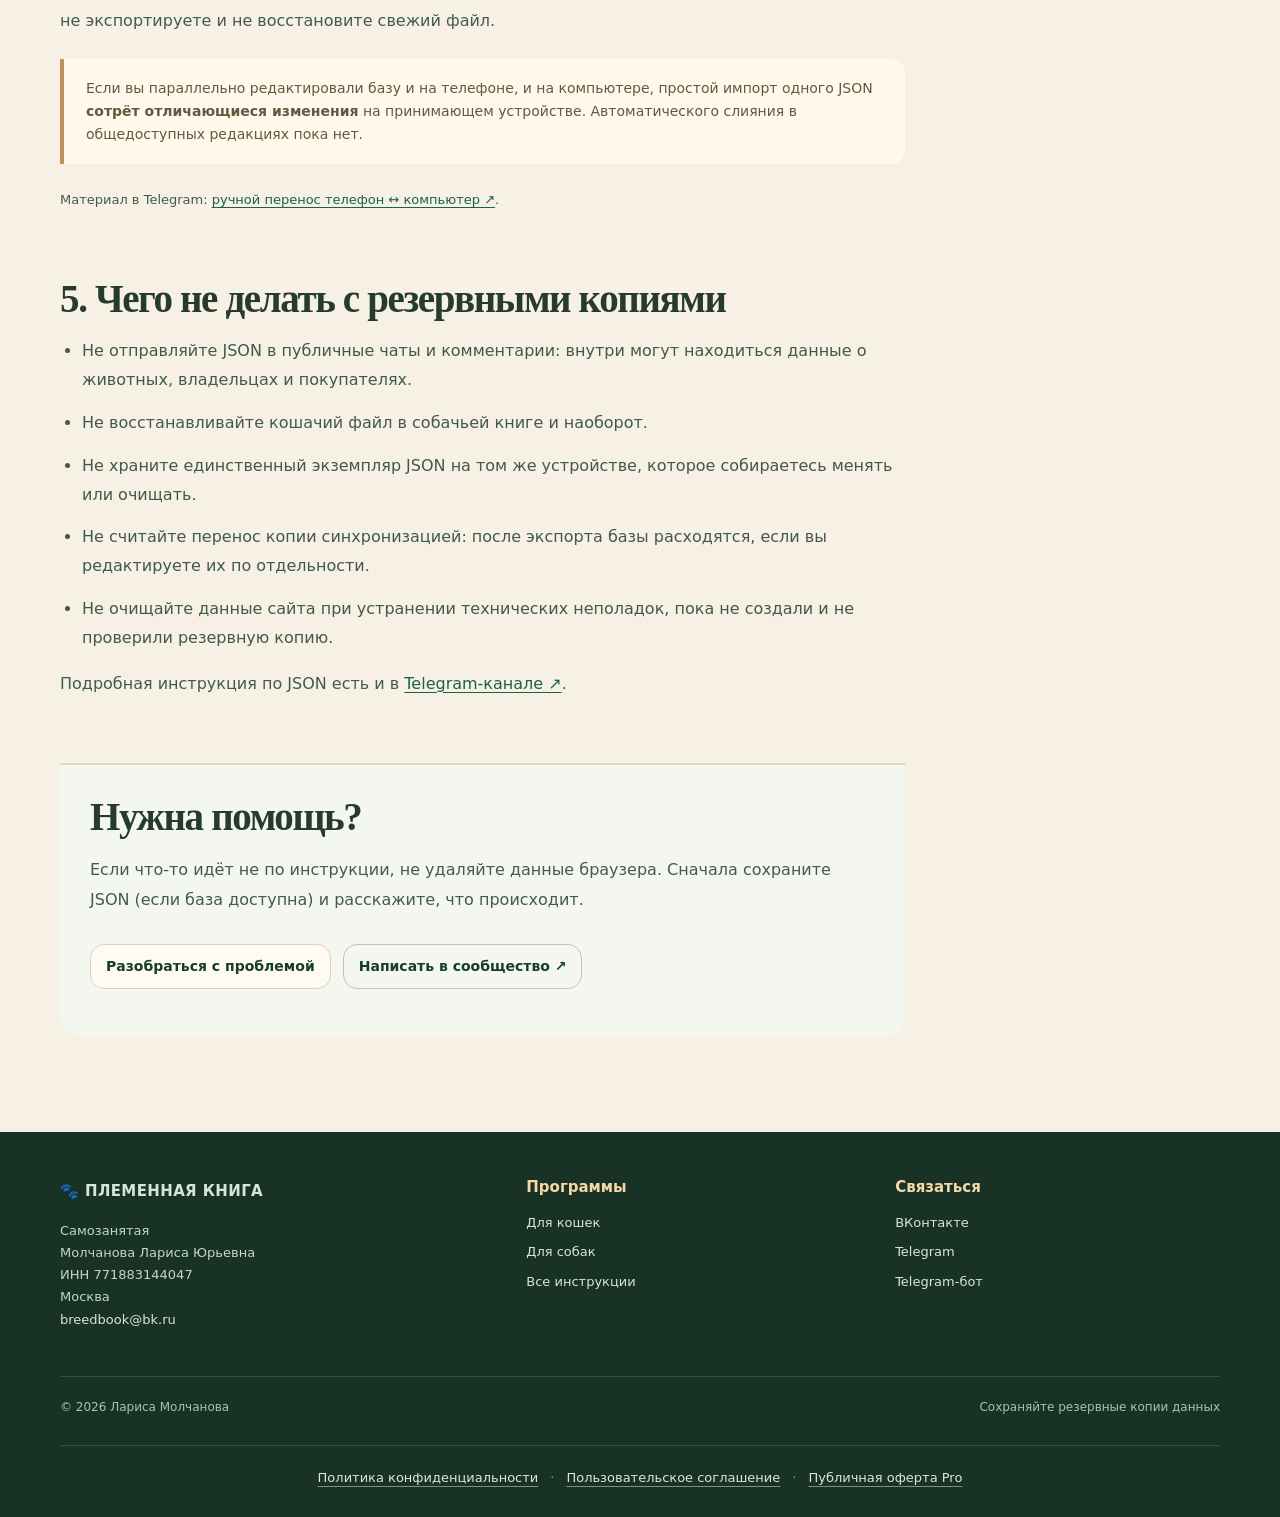
==== commit e7530e76: "Опубликовать утверждённую оферту Pro 2.0 и ссылки на неё" ====
--- a/backup.html
+++ b/backup.html
@@ -3,4 +3,4 @@
 <section id="export"><h2>2. Как сохранить резервную копию</h2><ol class="guide-steps"><li>Откройте свою кошачью или собачью книгу <b>в том браузере или приложении, где уже есть записи</b>.</li><li>Нажмите <b>«☰ Меню» → «Настройки»</b>.</li><li>В блоке <b>«Резервные копии»</b> нажмите <b>«Скачать JSON»</b>.</li><li>Дождитесь загрузки файла. На телефоне посмотрите «Загрузки» или диалог сохранения/передачи. Убедитесь, что файл действительно появился и не равен нулю байт.</li><li>Назовите копию так, чтобы вы узнавали дату и редакцию: например, <code>cats-2026-11-14.json</code> или <code>dogs-2026-11-14.json</code>. Не меняйте содержимое вручную.</li><li>Скопируйте файл <b>в другое надёжное место</b>: на компьютер, внешнее хранилище или в личный защищённый облачный диск. Не ограничивайтесь папкой «Загрузки» того же телефона.</li></ol><p>Если по кнопке показывается подготовленная резервная копия и вариант <b>«Сохранить / поделиться»</b>, используйте подходящий способ сохранения на вашем устройстве. На разных браузерах этот экран может отличаться.</p><div class="guide-note"><b>Когда создавать JSON?</b><p>После переноса большой базы, перед обновлениями, до восстановления другого файла, перед сменой телефона и регулярно в процессе работы — особенно после появления помёта и новых записей.</p></div></section>
 <section id="import"><h2>3. Как восстановить записи из JSON</h2><ol class="guide-steps"><li>Откройте <b>книгу той же редакции</b>, из которой сделан файл: кошачий JSON — в кошачью, собачий — в собачью.</li><li>Если в текущем браузере уже есть какие-либо записи, сначала нажмите <b>«Скачать JSON»</b> и сохраните отдельную копию на случай ошибки.</li><li>В <b>«Настройках»</b> нажмите <b>«Восстановить из JSON»</b> и укажите нужный файл.</li><li>Прочитайте предупреждение о замене базы. Подтверждайте действие только если действительно хотите заменить текущие записи содержимым выбранного файла.</li><li>После завершения откройте раздел <b>«В питомнике»</b> и проверьте количество животных, помётов, связи и несколько записей.</li><li>Не удаляйте исходный JSON сразу после импорта. Храните резервную копию независимо от устройства.</li></ol><p>В программе предусмотрен раздел <b>«Восстановление после импорта»</b> с возможностью возврата предыдущего состояния, если оно сохранилось. <b>Не рассчитывайте на него как на единственную страховку</b>: лучше иметь отдельный JSON, созданный до действий.</p></section>
 <section id="transfer"><h2>4. Как перенести книгу с телефона на компьютер и обратно</h2><ol class="guide-steps"><li>На устройстве <b>А</b>, где находится нужная актуальная база, экспортируйте JSON по инструкции выше.</li><li>Передайте файл на устройство <b>Б</b> удобным способом: через кабель, личное файловое хранилище или другое надёжное средство передачи.</li><li>На устройстве Б откройте правильную редакцию книги в обычном браузере и, если там есть своя история, сначала сохраните её отдельным JSON.</li><li>Нажмите <b>«Настройки» → «Восстановить из JSON»</b>, выберите переданный файл, подтвердите замену базы.</li><li>Проверьте карточки и помёты на устройстве Б. Дальше базы на двух устройствах <b>не будут обновлять друг друга автоматически</b>.</li></ol><p><b>Пример.</b> В понедельник вы заполнили помёт на телефоне и перенесли JSON на компьютер. Во вторник записали новые веса на телефоне. На компьютере эти веса не появятся, пока вы снова не экспортируете и не восстановите свежий файл.</p><div class="notice">Если вы параллельно редактировали базу и на телефоне, и на компьютере, простой импорт одного JSON <b>сотрёт отличающиеся изменения</b> на принимающем устройстве. Автоматического слияния в общедоступных редакциях пока нет.</div><p class="note">Материал в Telegram: <a href="https://t.me/breed_book/8" rel="noopener noreferrer">ручной перенос телефон ↔ компьютер ↗</a>.</p></section>
-<section id="rules"><h2>5. Чего не делать с резервными копиями</h2><ul class="guide-bullets"><li>Не отправляйте JSON в публичные чаты и комментарии: внутри могут находиться данные о животных, владельцах и покупателях.</li><li>Не восстанавливайте кошачий файл в собачьей книге и наоборот.</li><li>Не храните единственный экземпляр JSON на том же устройстве, которое собираетесь менять или очищать.</li><li>Не считайте перенос копии синхронизацией: после экспорта базы расходятся, если вы редактируете их по отдельности.</li><li>Не очищайте данные сайта при устранении технических неполадок, пока не создали и не проверили резервную копию.</li></ul><p>Подробная инструкция по JSON есть и в <a href="https://t.me/breed_book/7" rel="noopener noreferrer">Telegram-канале ↗</a>.</p></section><section class="guide-end"><h2>Нужна помощь?</h2><p>Если что-то идёт не по инструкции, не удаляйте данные браузера. Сначала сохраните JSON (если база доступна) и расскажите, что происходит.</p><div class="actions"><a class="button button-light button-inline" href="troubleshooting.html">Разобраться с проблемой</a><a class="button button-ghost button-inline" href="https://vk.ru/breed_cat" rel="noopener noreferrer">Написать в сообщество ↗</a></div></section></article><aside class="guide-sidebar" aria-label="Другие инструкции"><h2>Справка</h2><a href="guide.html">Все инструкции</a><a href="install.html" >Установка</a><a href="records.html" >Первые записи</a><a href="backup.html" aria-current="page">JSON и перенос</a><a href="update.html" >Обновления</a><a href="troubleshooting.html" >Проблемы и решения</a><div class="sidebar-warning"><b>Важно!</b><p>Восстановление из JSON заменяет текущую базу. Сохраните отдельную копию до импорта.</p></div></aside></div></main><footer class="site-footer"><div class="container"><div class="footer-grid"><div><a href="./" class="brand">🐾 ПЛЕМЕННАЯ КНИГА</a><p class="seller-details">Самозанятая<br>Молчанова Лариса Юрьевна<br>ИНН&nbsp;771883144047<br>Москва<br><a href="mailto:breedbook@bk.ru">breedbook@bk.ru</a></p></div><div><h3>Программы</h3><ul><li><a href="cats.html">Для кошек</a></li><li><a href="dogs.html">Для собак</a></li><li><a href="guide.html">Все инструкции</a></li></ul></div><div><h3>Связаться</h3><ul><li><a href="https://vk.ru/breed_cat" rel="noopener noreferrer">ВКонтакте</a></li><li><a href="https://t.me/breed_book" rel="noopener noreferrer">Telegram</a></li><li><a href="https://t.me/breed_book_bot" rel="noopener noreferrer">Telegram-бот</a></li></ul></div></div><div class="footer-bottom"><span>© 2026 Лариса Молчанова</span><span>Сохраняйте резервные копии данных</span></div></div><nav class="legal-links" aria-label="Юридические документы"><a href="privacy.html">Политика конфиденциальности</a><span aria-hidden="true">·</span><a href="terms.html">Пользовательское соглашение</a></nav></footer></body></html>
+<section id="rules"><h2>5. Чего не делать с резервными копиями</h2><ul class="guide-bullets"><li>Не отправляйте JSON в публичные чаты и комментарии: внутри могут находиться данные о животных, владельцах и покупателях.</li><li>Не восстанавливайте кошачий файл в собачьей книге и наоборот.</li><li>Не храните единственный экземпляр JSON на том же устройстве, которое собираетесь менять или очищать.</li><li>Не считайте перенос копии синхронизацией: после экспорта базы расходятся, если вы редактируете их по отдельности.</li><li>Не очищайте данные сайта при устранении технических неполадок, пока не создали и не проверили резервную копию.</li></ul><p>Подробная инструкция по JSON есть и в <a href="https://t.me/breed_book/7" rel="noopener noreferrer">Telegram-канале ↗</a>.</p></section><section class="guide-end"><h2>Нужна помощь?</h2><p>Если что-то идёт не по инструкции, не удаляйте данные браузера. Сначала сохраните JSON (если база доступна) и расскажите, что происходит.</p><div class="actions"><a class="button button-light button-inline" href="troubleshooting.html">Разобраться с проблемой</a><a class="button button-ghost button-inline" href="https://vk.ru/breed_cat" rel="noopener noreferrer">Написать в сообщество ↗</a></div></section></article><aside class="guide-sidebar" aria-label="Другие инструкции"><h2>Справка</h2><a href="guide.html">Все инструкции</a><a href="install.html" >Установка</a><a href="records.html" >Первые записи</a><a href="backup.html" aria-current="page">JSON и перенос</a><a href="update.html" >Обновления</a><a href="troubleshooting.html" >Проблемы и решения</a><div class="sidebar-warning"><b>Важно!</b><p>Восстановление из JSON заменяет текущую базу. Сохраните отдельную копию до импорта.</p></div></aside></div></main><footer class="site-footer"><div class="container"><div class="footer-grid"><div><a href="./" class="brand">🐾 ПЛЕМЕННАЯ КНИГА</a><p class="seller-details">Самозанятая<br>Молчанова Лариса Юрьевна<br>ИНН&nbsp;771883144047<br>Москва<br><a href="mailto:breedbook@bk.ru">breedbook@bk.ru</a></p></div><div><h3>Программы</h3><ul><li><a href="cats.html">Для кошек</a></li><li><a href="dogs.html">Для собак</a></li><li><a href="guide.html">Все инструкции</a></li></ul></div><div><h3>Связаться</h3><ul><li><a href="https://vk.ru/breed_cat" rel="noopener noreferrer">ВКонтакте</a></li><li><a href="https://t.me/breed_book" rel="noopener noreferrer">Telegram</a></li><li><a href="https://t.me/breed_book_bot" rel="noopener noreferrer">Telegram-бот</a></li></ul></div></div><div class="footer-bottom"><span>© 2026 Лариса Молчанова</span><span>Сохраняйте резервные копии данных</span></div></div><nav class="legal-links" aria-label="Юридические документы"><a href="privacy.html">Политика конфиденциальности</a><span aria-hidden="true">·</span><a href="terms.html">Пользовательское соглашение</a><span aria-hidden="true">·</span><a href="offer.html">Публичная оферта Pro</a></nav></footer></body></html>
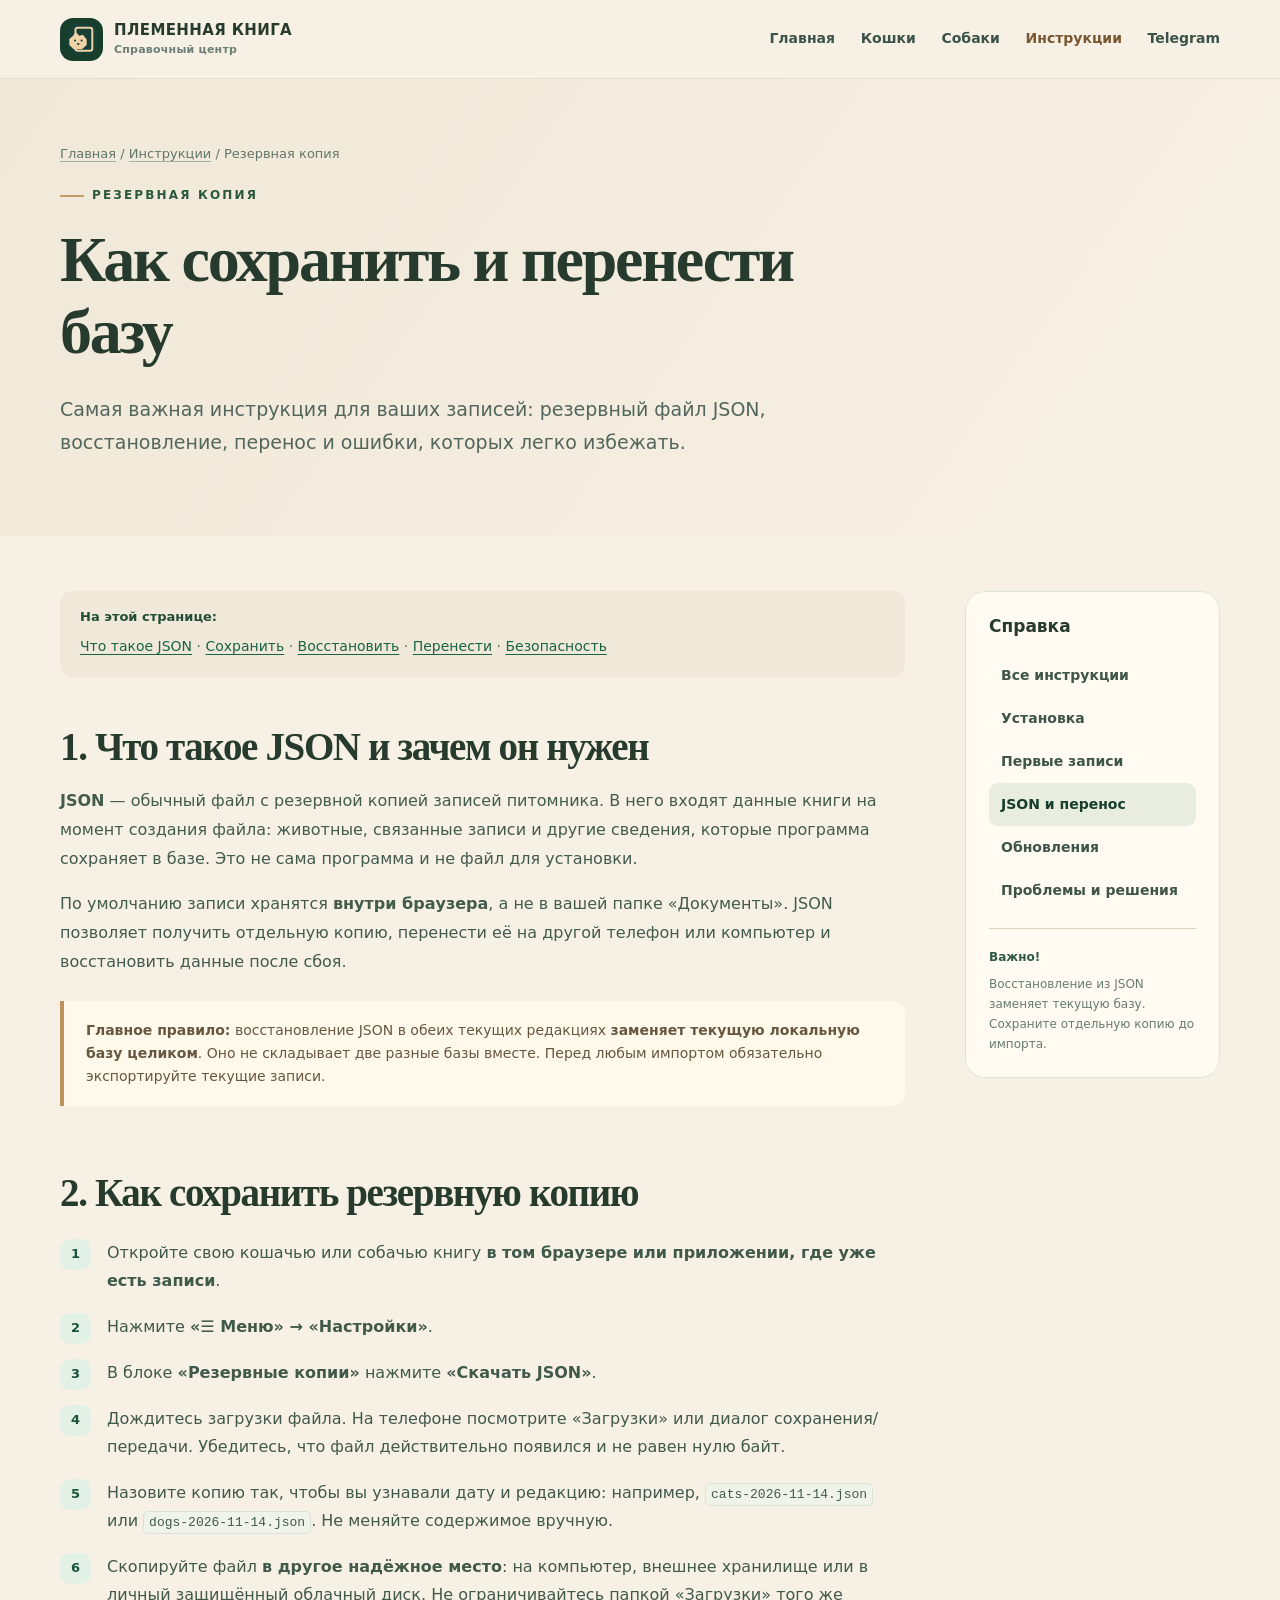
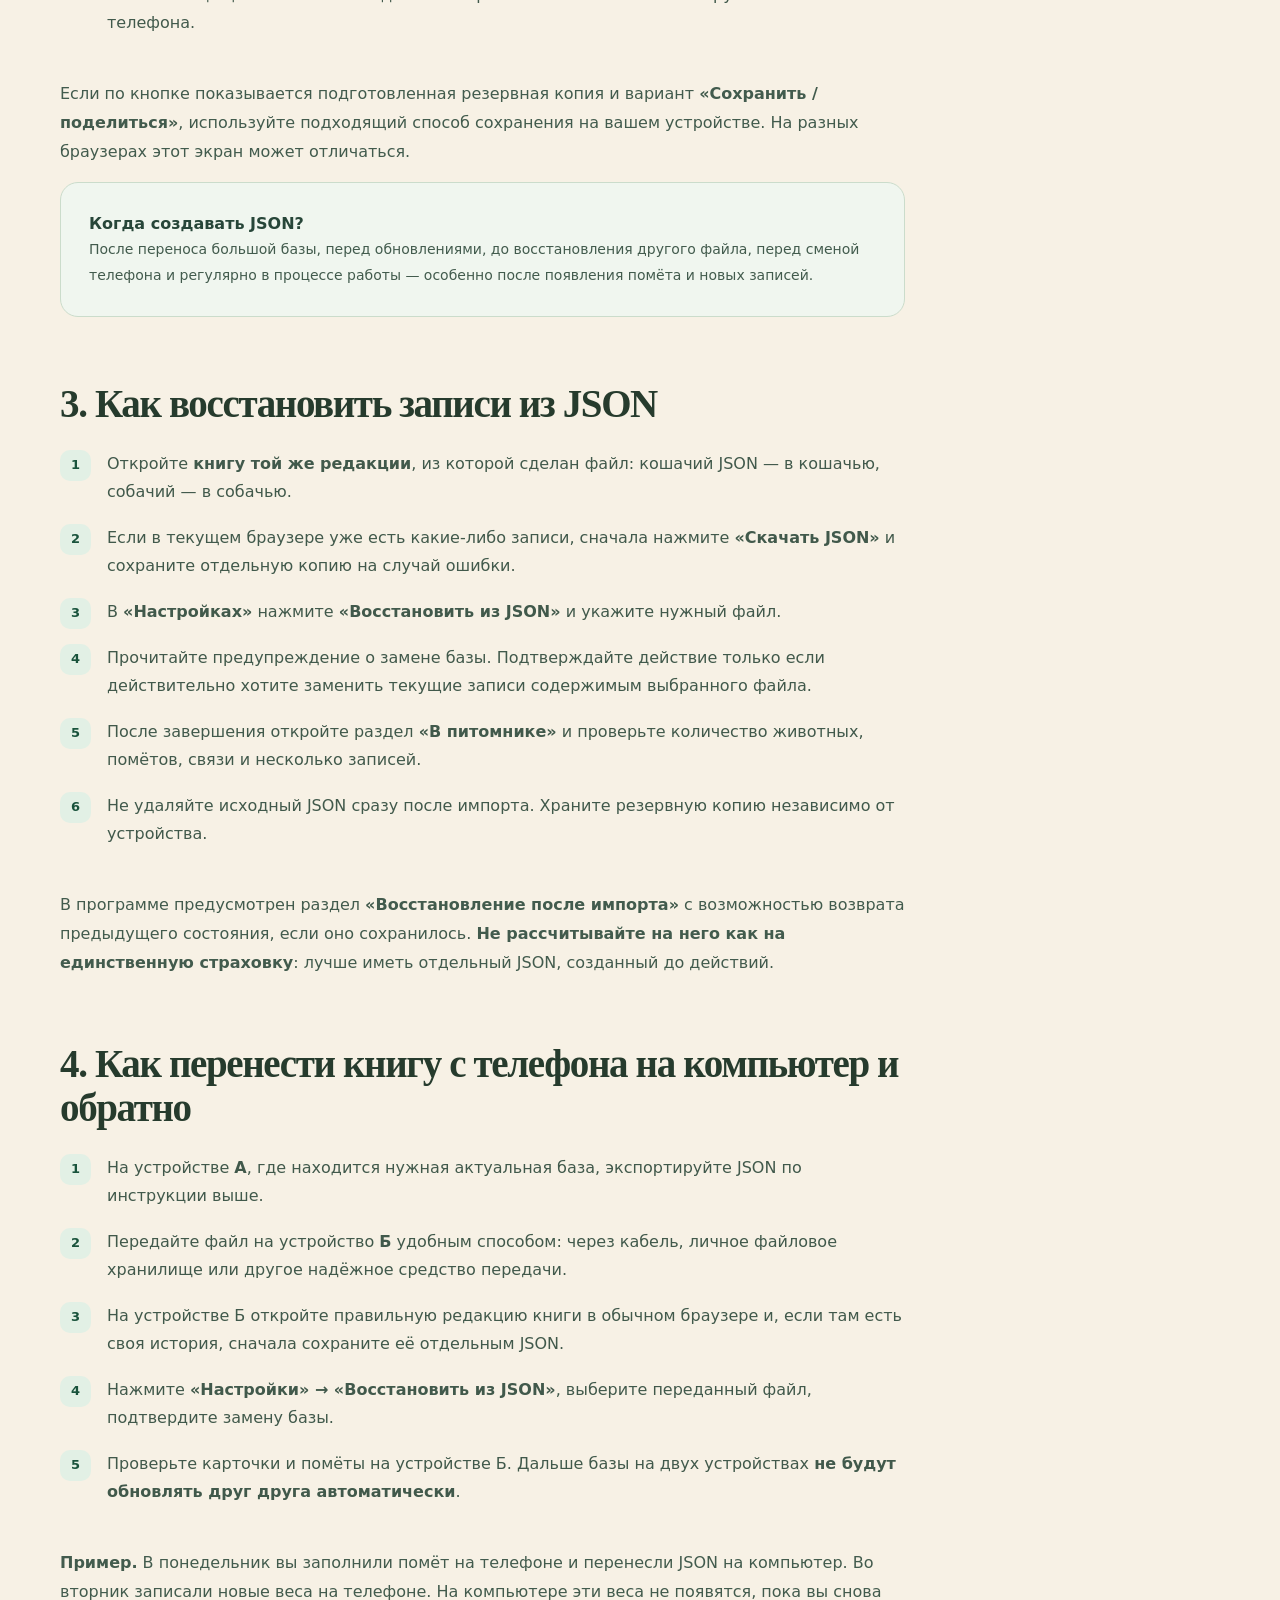
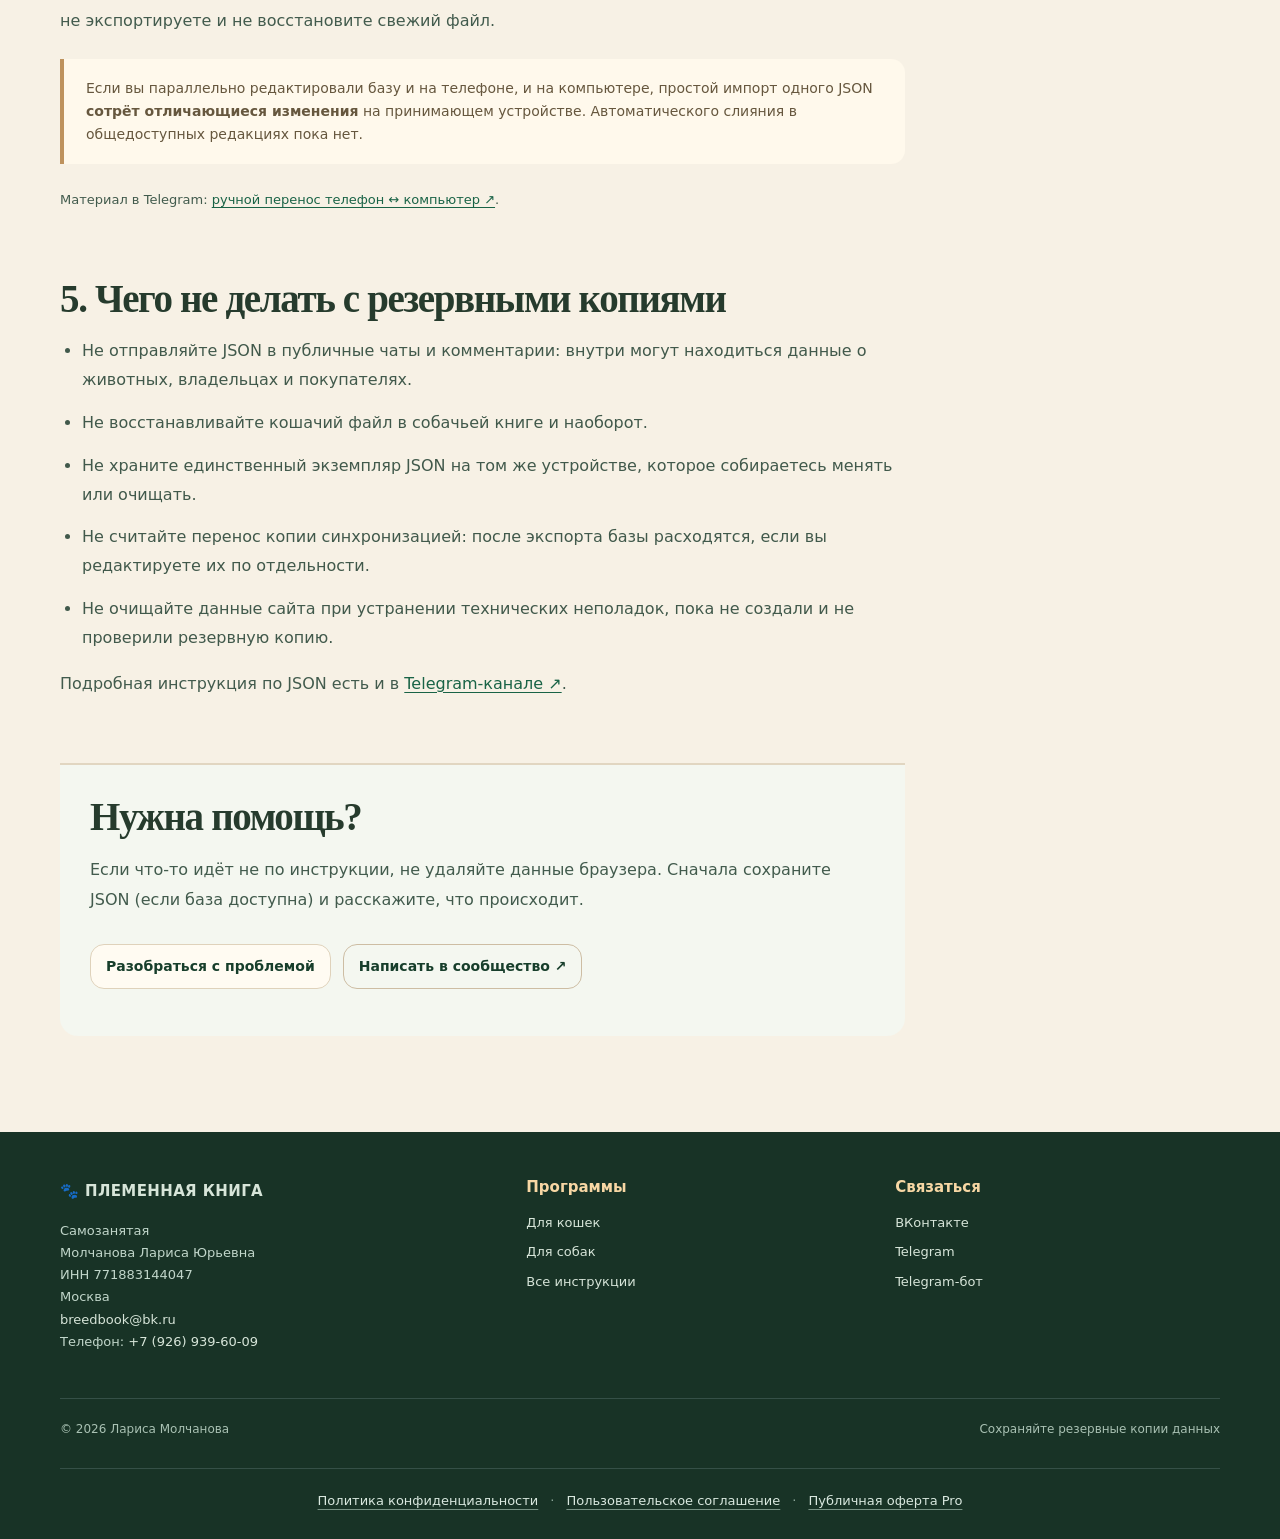
==== commit ac23c28d: "Add public seller phone to website and license offer" ====
--- a/backup.html
+++ b/backup.html
@@ -3,4 +3,4 @@
 <section id="export"><h2>2. Как сохранить резервную копию</h2><ol class="guide-steps"><li>Откройте свою кошачью или собачью книгу <b>в том браузере или приложении, где уже есть записи</b>.</li><li>Нажмите <b>«☰ Меню» → «Настройки»</b>.</li><li>В блоке <b>«Резервные копии»</b> нажмите <b>«Скачать JSON»</b>.</li><li>Дождитесь загрузки файла. На телефоне посмотрите «Загрузки» или диалог сохранения/передачи. Убедитесь, что файл действительно появился и не равен нулю байт.</li><li>Назовите копию так, чтобы вы узнавали дату и редакцию: например, <code>cats-2026-11-14.json</code> или <code>dogs-2026-11-14.json</code>. Не меняйте содержимое вручную.</li><li>Скопируйте файл <b>в другое надёжное место</b>: на компьютер, внешнее хранилище или в личный защищённый облачный диск. Не ограничивайтесь папкой «Загрузки» того же телефона.</li></ol><p>Если по кнопке показывается подготовленная резервная копия и вариант <b>«Сохранить / поделиться»</b>, используйте подходящий способ сохранения на вашем устройстве. На разных браузерах этот экран может отличаться.</p><div class="guide-note"><b>Когда создавать JSON?</b><p>После переноса большой базы, перед обновлениями, до восстановления другого файла, перед сменой телефона и регулярно в процессе работы — особенно после появления помёта и новых записей.</p></div></section>
 <section id="import"><h2>3. Как восстановить записи из JSON</h2><ol class="guide-steps"><li>Откройте <b>книгу той же редакции</b>, из которой сделан файл: кошачий JSON — в кошачью, собачий — в собачью.</li><li>Если в текущем браузере уже есть какие-либо записи, сначала нажмите <b>«Скачать JSON»</b> и сохраните отдельную копию на случай ошибки.</li><li>В <b>«Настройках»</b> нажмите <b>«Восстановить из JSON»</b> и укажите нужный файл.</li><li>Прочитайте предупреждение о замене базы. Подтверждайте действие только если действительно хотите заменить текущие записи содержимым выбранного файла.</li><li>После завершения откройте раздел <b>«В питомнике»</b> и проверьте количество животных, помётов, связи и несколько записей.</li><li>Не удаляйте исходный JSON сразу после импорта. Храните резервную копию независимо от устройства.</li></ol><p>В программе предусмотрен раздел <b>«Восстановление после импорта»</b> с возможностью возврата предыдущего состояния, если оно сохранилось. <b>Не рассчитывайте на него как на единственную страховку</b>: лучше иметь отдельный JSON, созданный до действий.</p></section>
 <section id="transfer"><h2>4. Как перенести книгу с телефона на компьютер и обратно</h2><ol class="guide-steps"><li>На устройстве <b>А</b>, где находится нужная актуальная база, экспортируйте JSON по инструкции выше.</li><li>Передайте файл на устройство <b>Б</b> удобным способом: через кабель, личное файловое хранилище или другое надёжное средство передачи.</li><li>На устройстве Б откройте правильную редакцию книги в обычном браузере и, если там есть своя история, сначала сохраните её отдельным JSON.</li><li>Нажмите <b>«Настройки» → «Восстановить из JSON»</b>, выберите переданный файл, подтвердите замену базы.</li><li>Проверьте карточки и помёты на устройстве Б. Дальше базы на двух устройствах <b>не будут обновлять друг друга автоматически</b>.</li></ol><p><b>Пример.</b> В понедельник вы заполнили помёт на телефоне и перенесли JSON на компьютер. Во вторник записали новые веса на телефоне. На компьютере эти веса не появятся, пока вы снова не экспортируете и не восстановите свежий файл.</p><div class="notice">Если вы параллельно редактировали базу и на телефоне, и на компьютере, простой импорт одного JSON <b>сотрёт отличающиеся изменения</b> на принимающем устройстве. Автоматического слияния в общедоступных редакциях пока нет.</div><p class="note">Материал в Telegram: <a href="https://t.me/breed_book/8" rel="noopener noreferrer">ручной перенос телефон ↔ компьютер ↗</a>.</p></section>
-<section id="rules"><h2>5. Чего не делать с резервными копиями</h2><ul class="guide-bullets"><li>Не отправляйте JSON в публичные чаты и комментарии: внутри могут находиться данные о животных, владельцах и покупателях.</li><li>Не восстанавливайте кошачий файл в собачьей книге и наоборот.</li><li>Не храните единственный экземпляр JSON на том же устройстве, которое собираетесь менять или очищать.</li><li>Не считайте перенос копии синхронизацией: после экспорта базы расходятся, если вы редактируете их по отдельности.</li><li>Не очищайте данные сайта при устранении технических неполадок, пока не создали и не проверили резервную копию.</li></ul><p>Подробная инструкция по JSON есть и в <a href="https://t.me/breed_book/7" rel="noopener noreferrer">Telegram-канале ↗</a>.</p></section><section class="guide-end"><h2>Нужна помощь?</h2><p>Если что-то идёт не по инструкции, не удаляйте данные браузера. Сначала сохраните JSON (если база доступна) и расскажите, что происходит.</p><div class="actions"><a class="button button-light button-inline" href="troubleshooting.html">Разобраться с проблемой</a><a class="button button-ghost button-inline" href="https://vk.ru/breed_cat" rel="noopener noreferrer">Написать в сообщество ↗</a></div></section></article><aside class="guide-sidebar" aria-label="Другие инструкции"><h2>Справка</h2><a href="guide.html">Все инструкции</a><a href="install.html" >Установка</a><a href="records.html" >Первые записи</a><a href="backup.html" aria-current="page">JSON и перенос</a><a href="update.html" >Обновления</a><a href="troubleshooting.html" >Проблемы и решения</a><div class="sidebar-warning"><b>Важно!</b><p>Восстановление из JSON заменяет текущую базу. Сохраните отдельную копию до импорта.</p></div></aside></div></main><footer class="site-footer"><div class="container"><div class="footer-grid"><div><a href="./" class="brand">🐾 ПЛЕМЕННАЯ КНИГА</a><p class="seller-details">Самозанятая<br>Молчанова Лариса Юрьевна<br>ИНН&nbsp;771883144047<br>Москва<br><a href="mailto:breedbook@bk.ru">breedbook@bk.ru</a></p></div><div><h3>Программы</h3><ul><li><a href="cats.html">Для кошек</a></li><li><a href="dogs.html">Для собак</a></li><li><a href="guide.html">Все инструкции</a></li></ul></div><div><h3>Связаться</h3><ul><li><a href="https://vk.ru/breed_cat" rel="noopener noreferrer">ВКонтакте</a></li><li><a href="https://t.me/breed_book" rel="noopener noreferrer">Telegram</a></li><li><a href="https://t.me/breed_book_bot" rel="noopener noreferrer">Telegram-бот</a></li></ul></div></div><div class="footer-bottom"><span>© 2026 Лариса Молчанова</span><span>Сохраняйте резервные копии данных</span></div></div><nav class="legal-links" aria-label="Юридические документы"><a href="privacy.html">Политика конфиденциальности</a><span aria-hidden="true">·</span><a href="terms.html">Пользовательское соглашение</a><span aria-hidden="true">·</span><a href="offer.html">Публичная оферта Pro</a></nav></footer></body></html>
+<section id="rules"><h2>5. Чего не делать с резервными копиями</h2><ul class="guide-bullets"><li>Не отправляйте JSON в публичные чаты и комментарии: внутри могут находиться данные о животных, владельцах и покупателях.</li><li>Не восстанавливайте кошачий файл в собачьей книге и наоборот.</li><li>Не храните единственный экземпляр JSON на том же устройстве, которое собираетесь менять или очищать.</li><li>Не считайте перенос копии синхронизацией: после экспорта базы расходятся, если вы редактируете их по отдельности.</li><li>Не очищайте данные сайта при устранении технических неполадок, пока не создали и не проверили резервную копию.</li></ul><p>Подробная инструкция по JSON есть и в <a href="https://t.me/breed_book/7" rel="noopener noreferrer">Telegram-канале ↗</a>.</p></section><section class="guide-end"><h2>Нужна помощь?</h2><p>Если что-то идёт не по инструкции, не удаляйте данные браузера. Сначала сохраните JSON (если база доступна) и расскажите, что происходит.</p><div class="actions"><a class="button button-light button-inline" href="troubleshooting.html">Разобраться с проблемой</a><a class="button button-ghost button-inline" href="https://vk.ru/breed_cat" rel="noopener noreferrer">Написать в сообщество ↗</a></div></section></article><aside class="guide-sidebar" aria-label="Другие инструкции"><h2>Справка</h2><a href="guide.html">Все инструкции</a><a href="install.html" >Установка</a><a href="records.html" >Первые записи</a><a href="backup.html" aria-current="page">JSON и перенос</a><a href="update.html" >Обновления</a><a href="troubleshooting.html" >Проблемы и решения</a><div class="sidebar-warning"><b>Важно!</b><p>Восстановление из JSON заменяет текущую базу. Сохраните отдельную копию до импорта.</p></div></aside></div></main><footer class="site-footer"><div class="container"><div class="footer-grid"><div><a href="./" class="brand">🐾 ПЛЕМЕННАЯ КНИГА</a><p class="seller-details">Самозанятая<br>Молчанова Лариса Юрьевна<br>ИНН&nbsp;771883144047<br>Москва<br><a href="mailto:breedbook@bk.ru">breedbook@bk.ru</a><br>Телефон: <a href="tel:+79269396009">+7 (926) 939-60-09</a></p></div><div><h3>Программы</h3><ul><li><a href="cats.html">Для кошек</a></li><li><a href="dogs.html">Для собак</a></li><li><a href="guide.html">Все инструкции</a></li></ul></div><div><h3>Связаться</h3><ul><li><a href="https://vk.ru/breed_cat" rel="noopener noreferrer">ВКонтакте</a></li><li><a href="https://t.me/breed_book" rel="noopener noreferrer">Telegram</a></li><li><a href="https://t.me/breed_book_bot" rel="noopener noreferrer">Telegram-бот</a></li></ul></div></div><div class="footer-bottom"><span>© 2026 Лариса Молчанова</span><span>Сохраняйте резервные копии данных</span></div></div><nav class="legal-links" aria-label="Юридические документы"><a href="privacy.html">Политика конфиденциальности</a><span aria-hidden="true">·</span><a href="terms.html">Пользовательское соглашение</a><span aria-hidden="true">·</span><a href="offer.html">Публичная оферта Pro</a></nav></footer></body></html>
